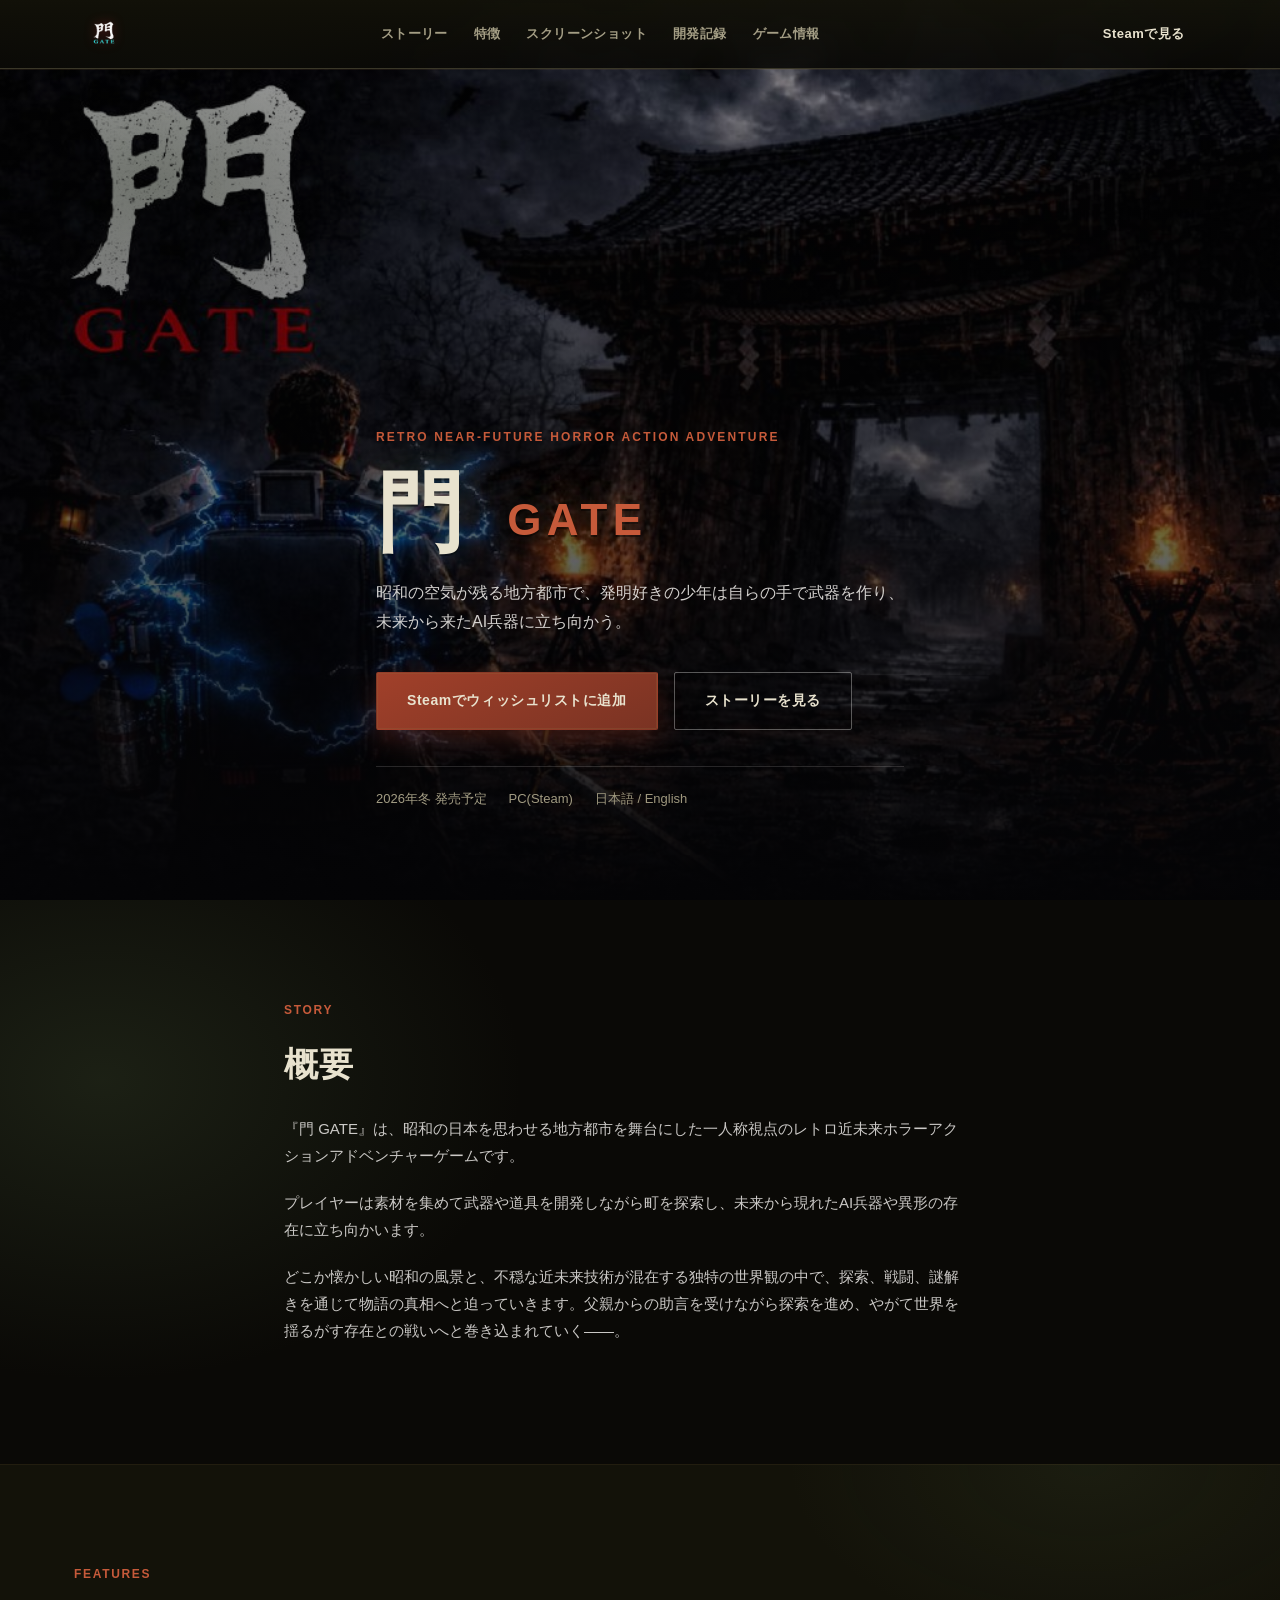
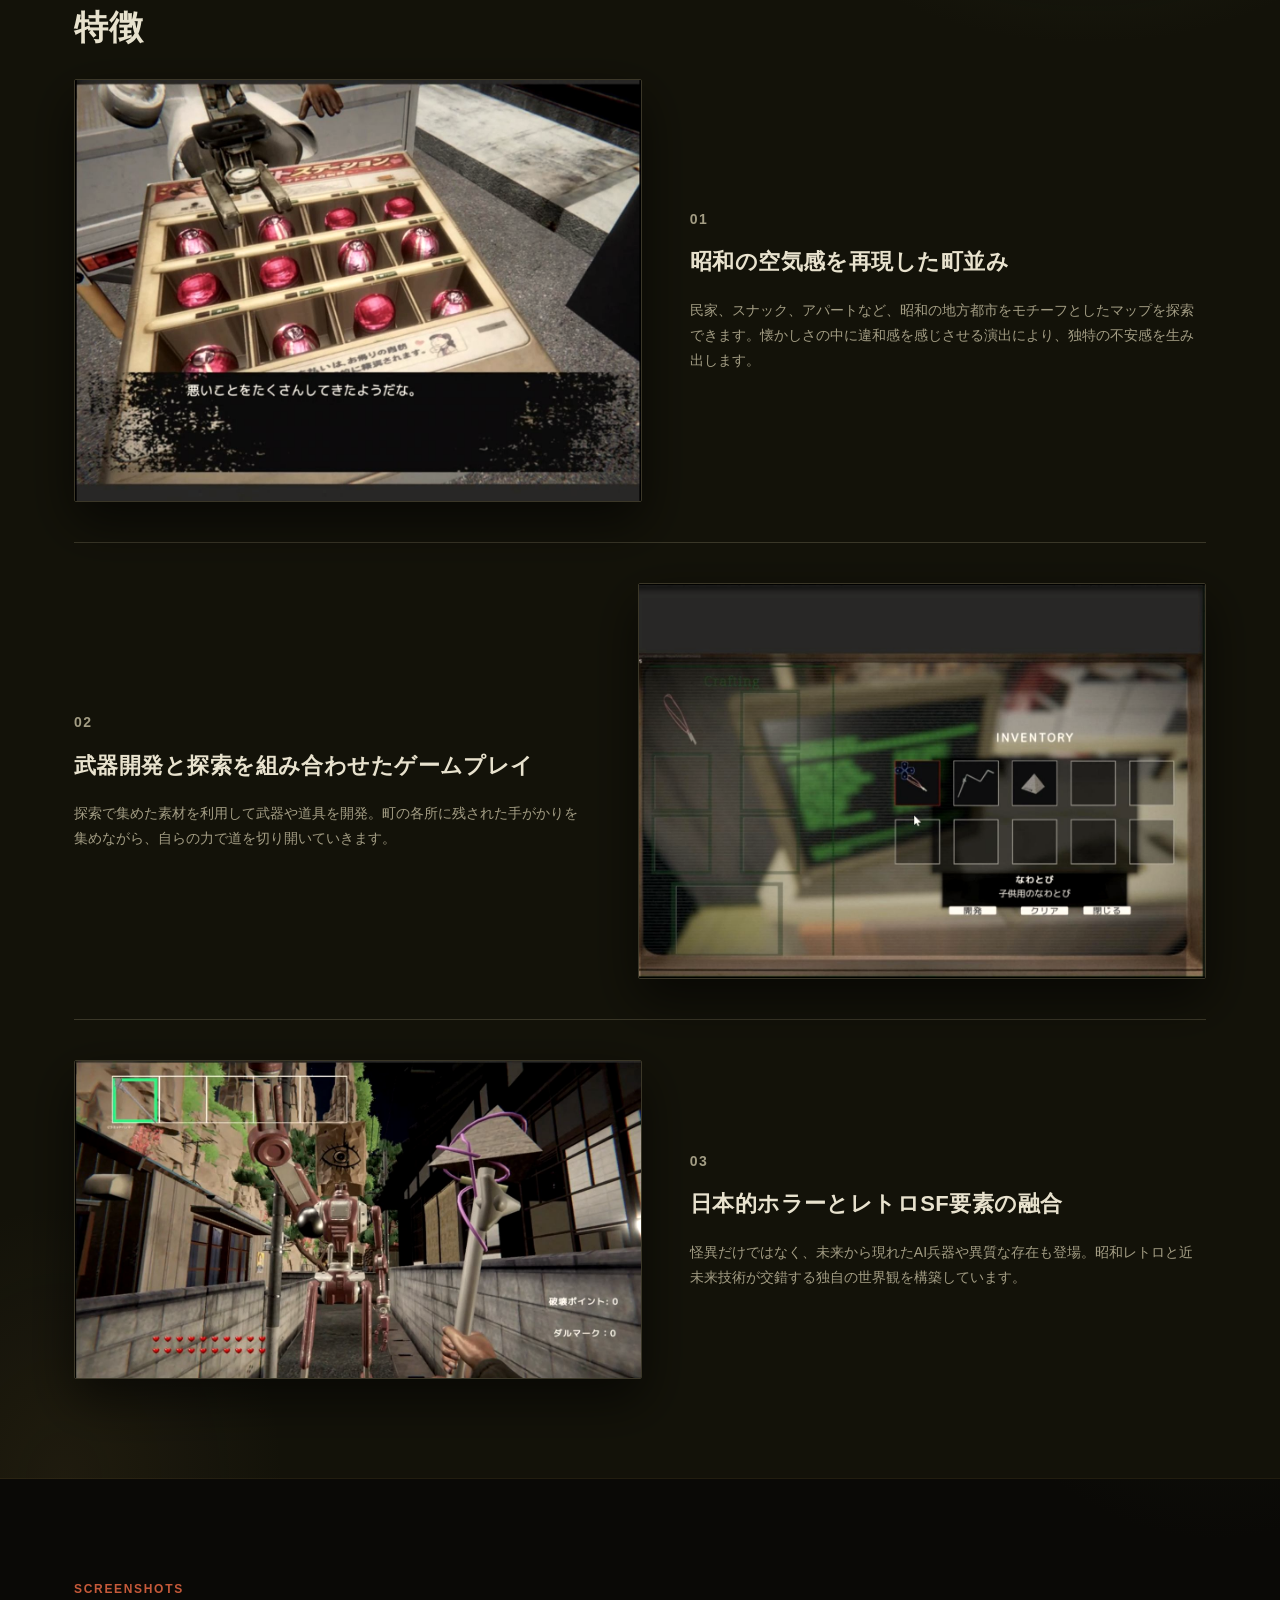
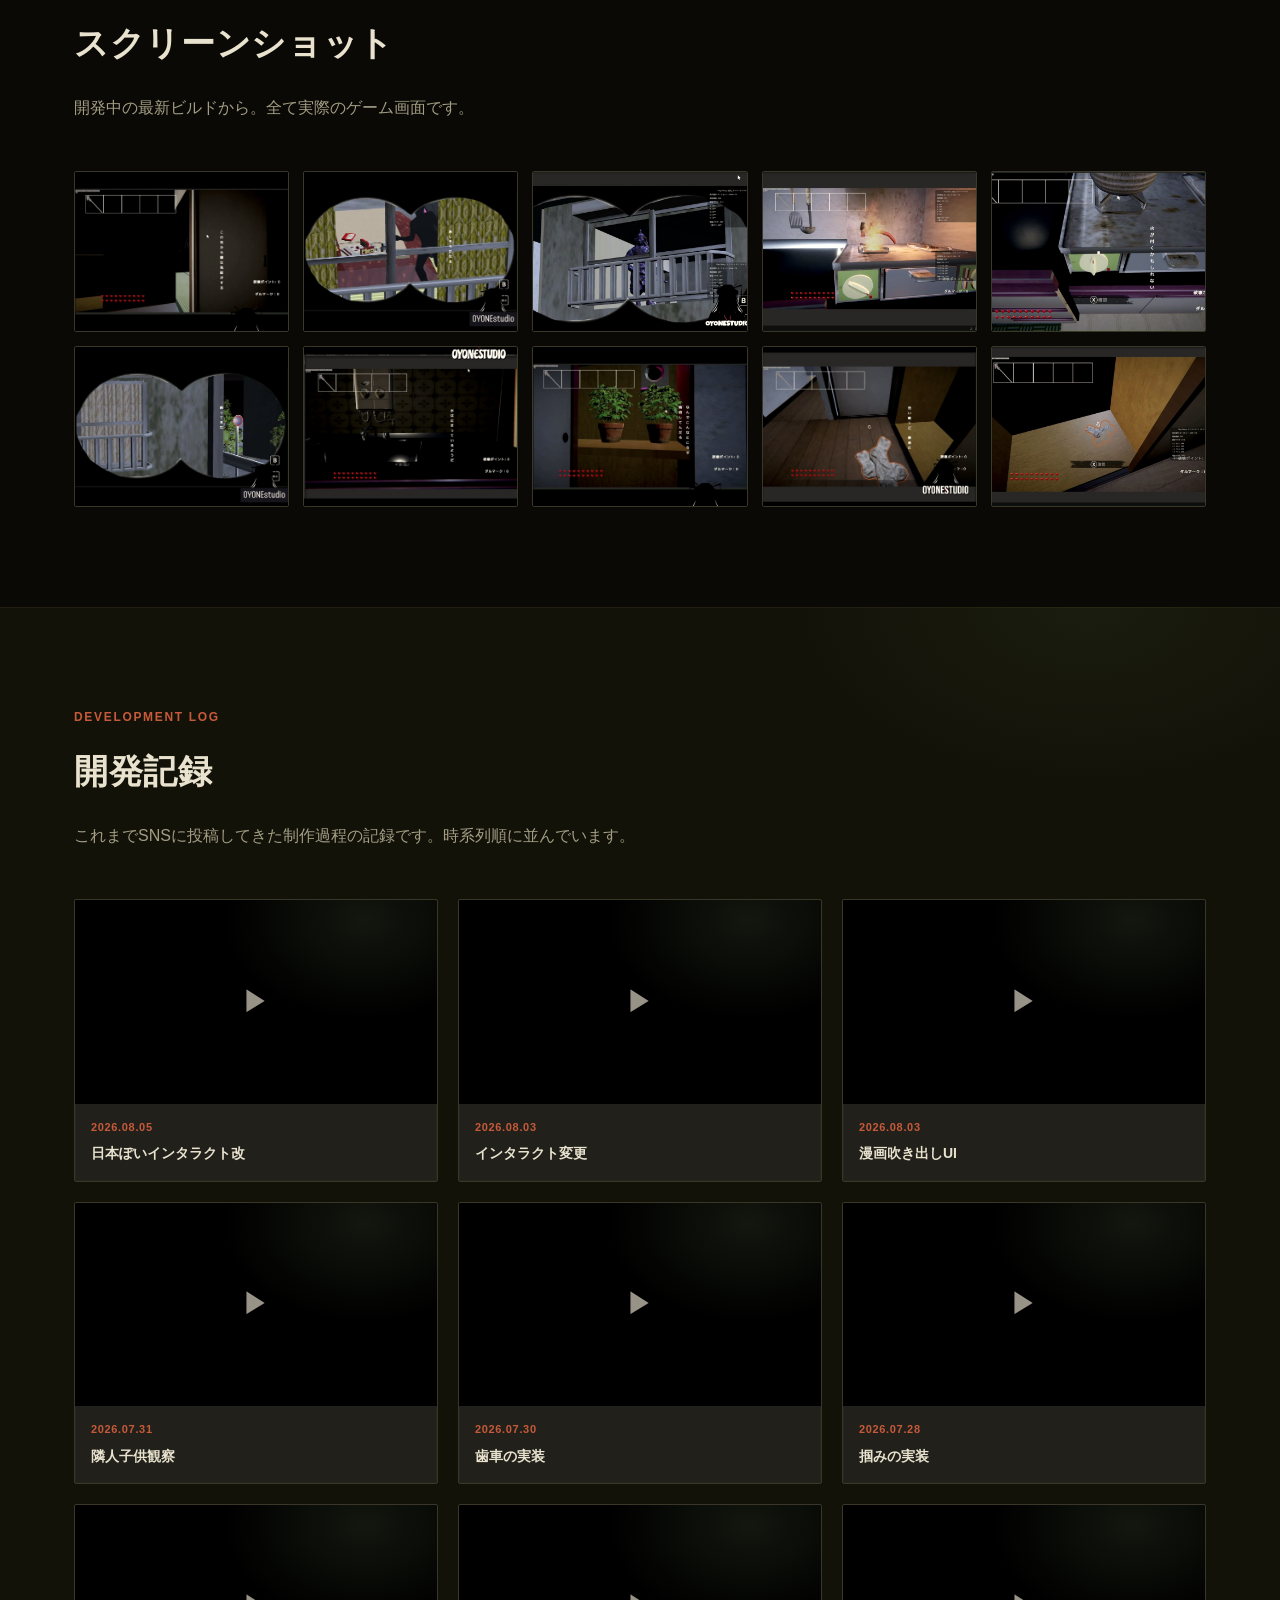
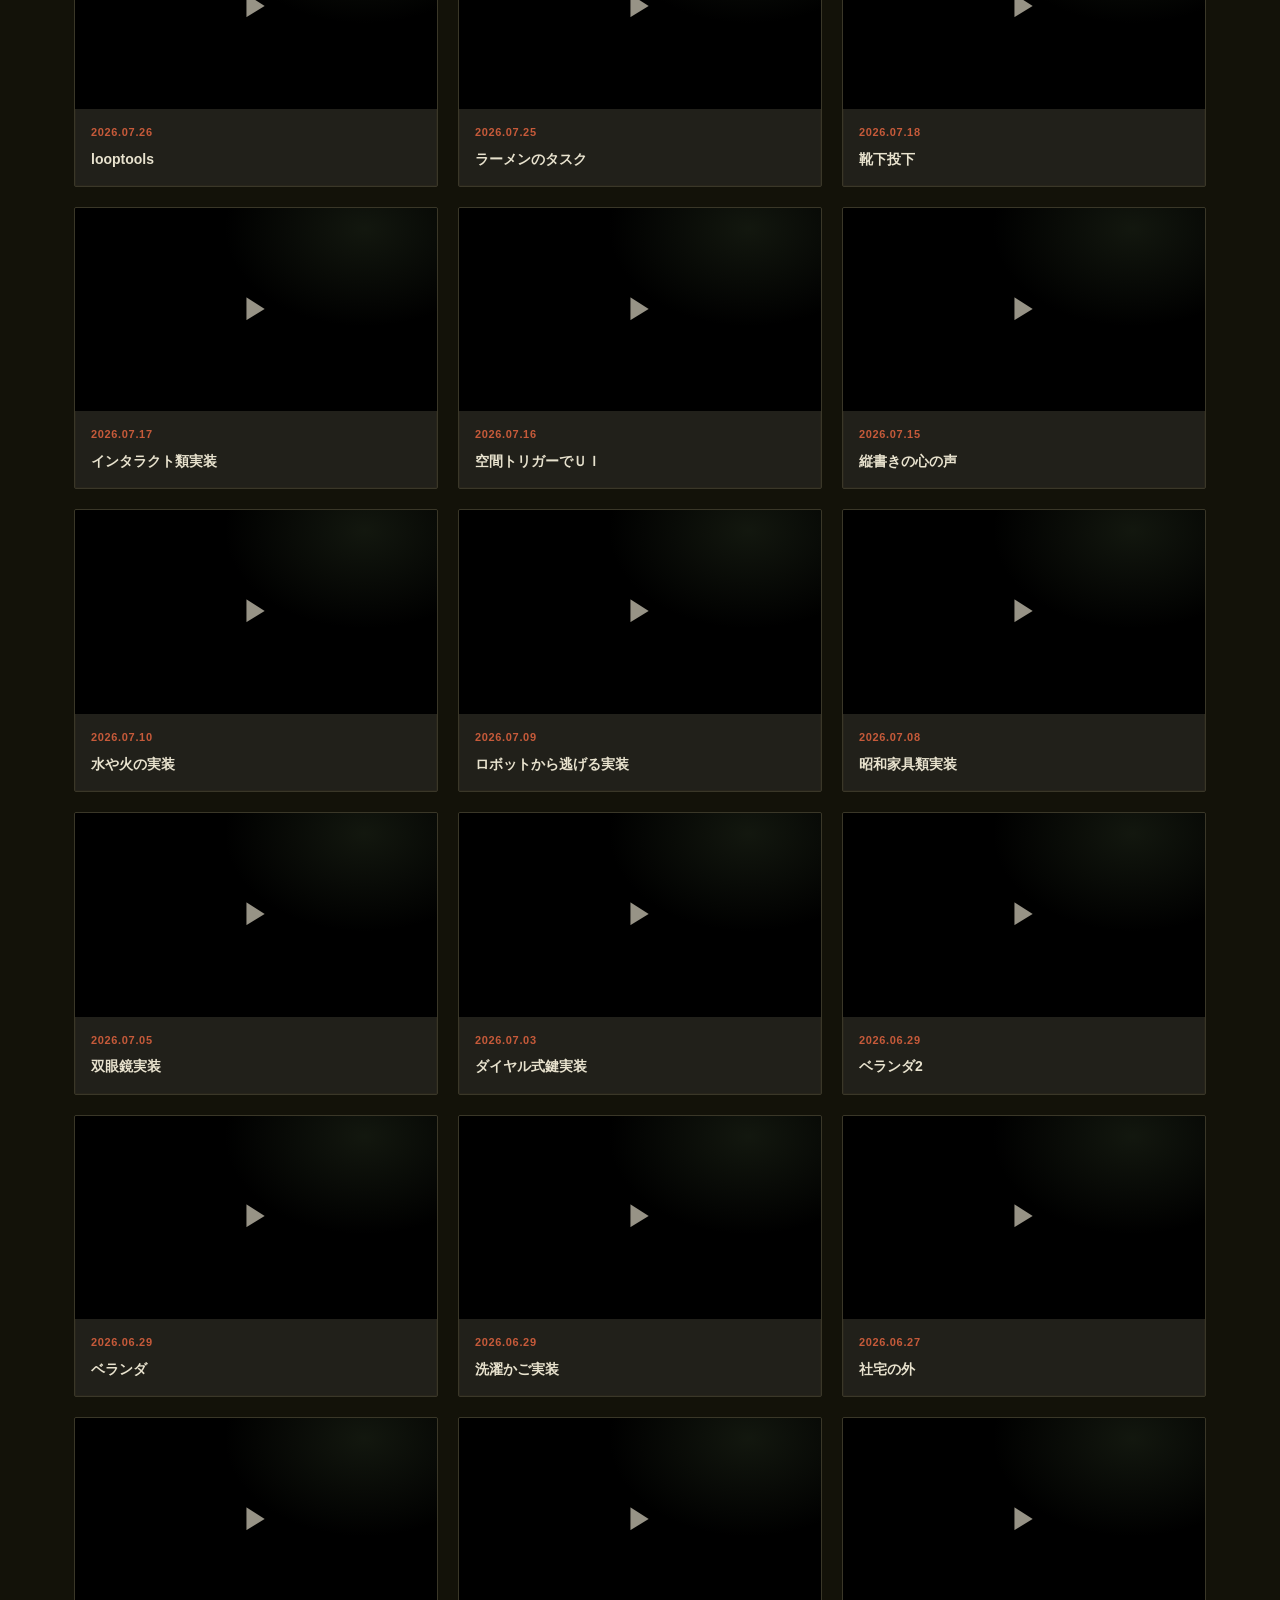
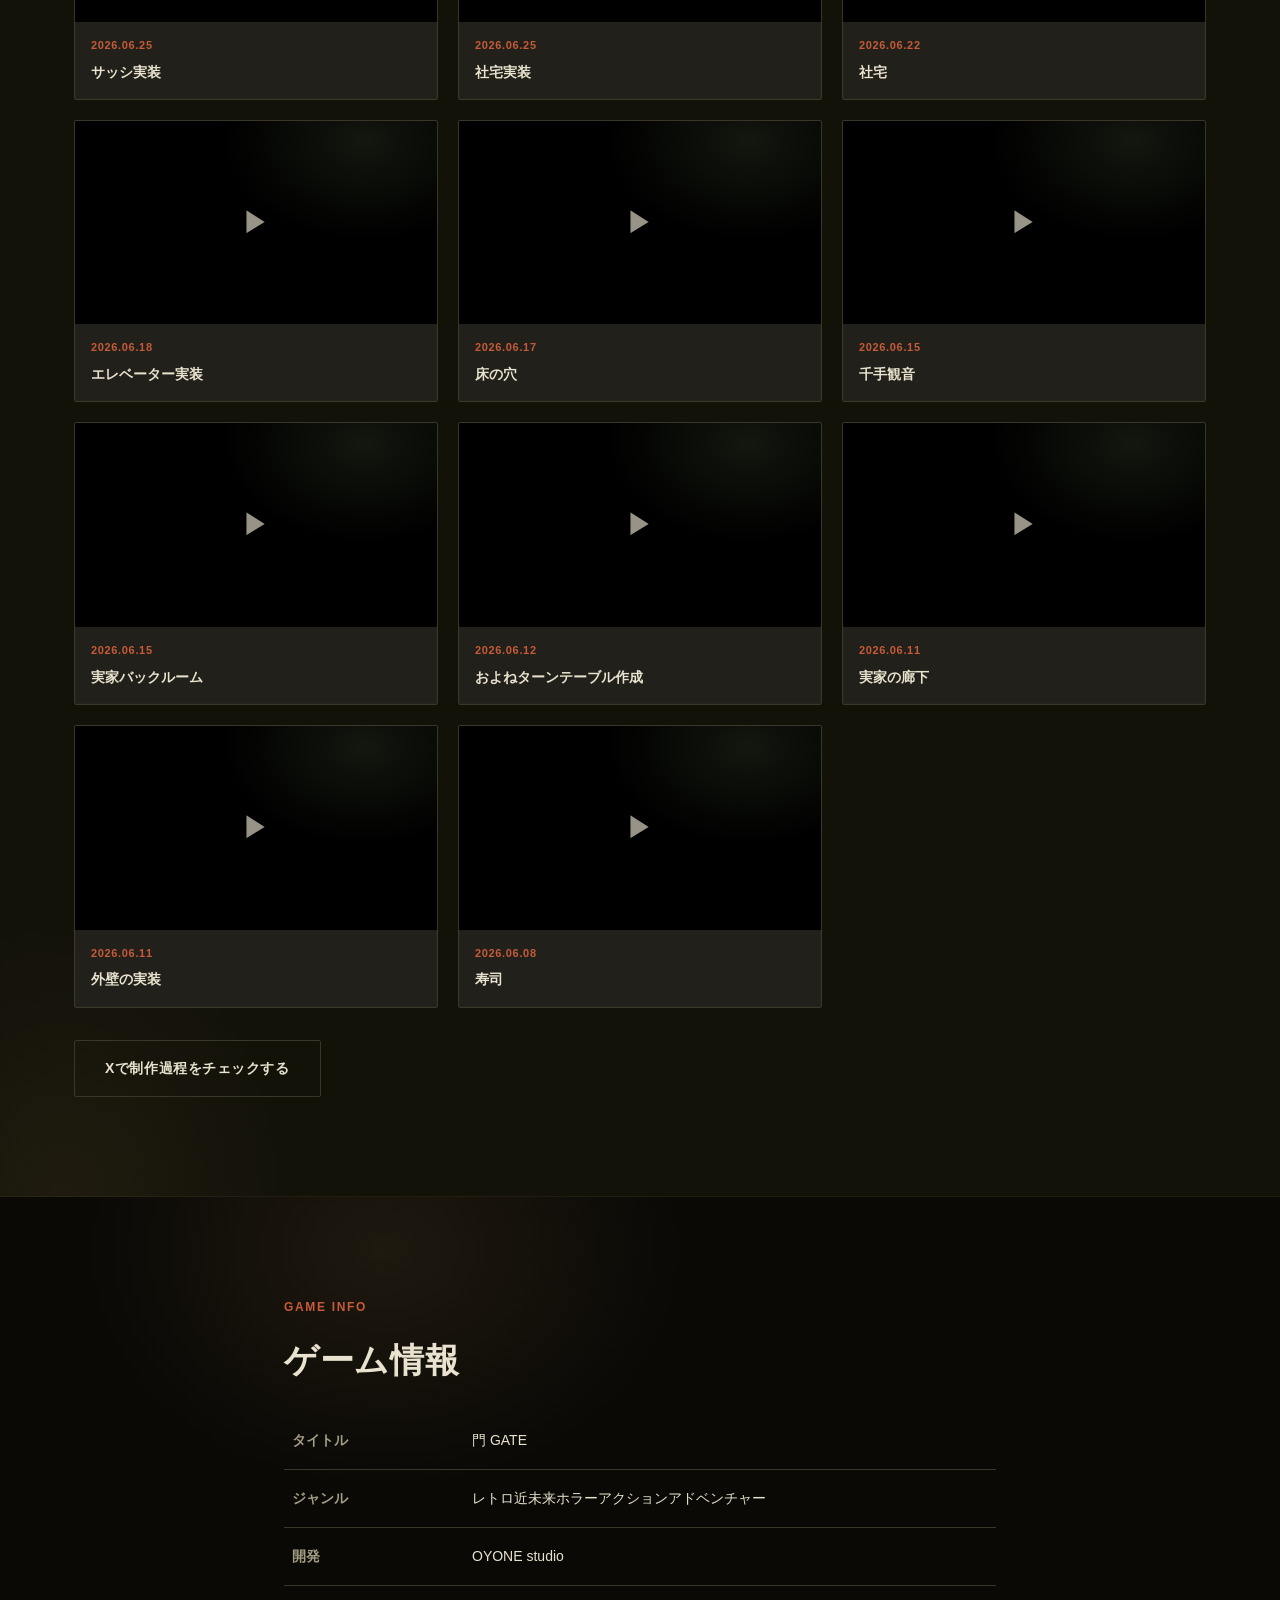
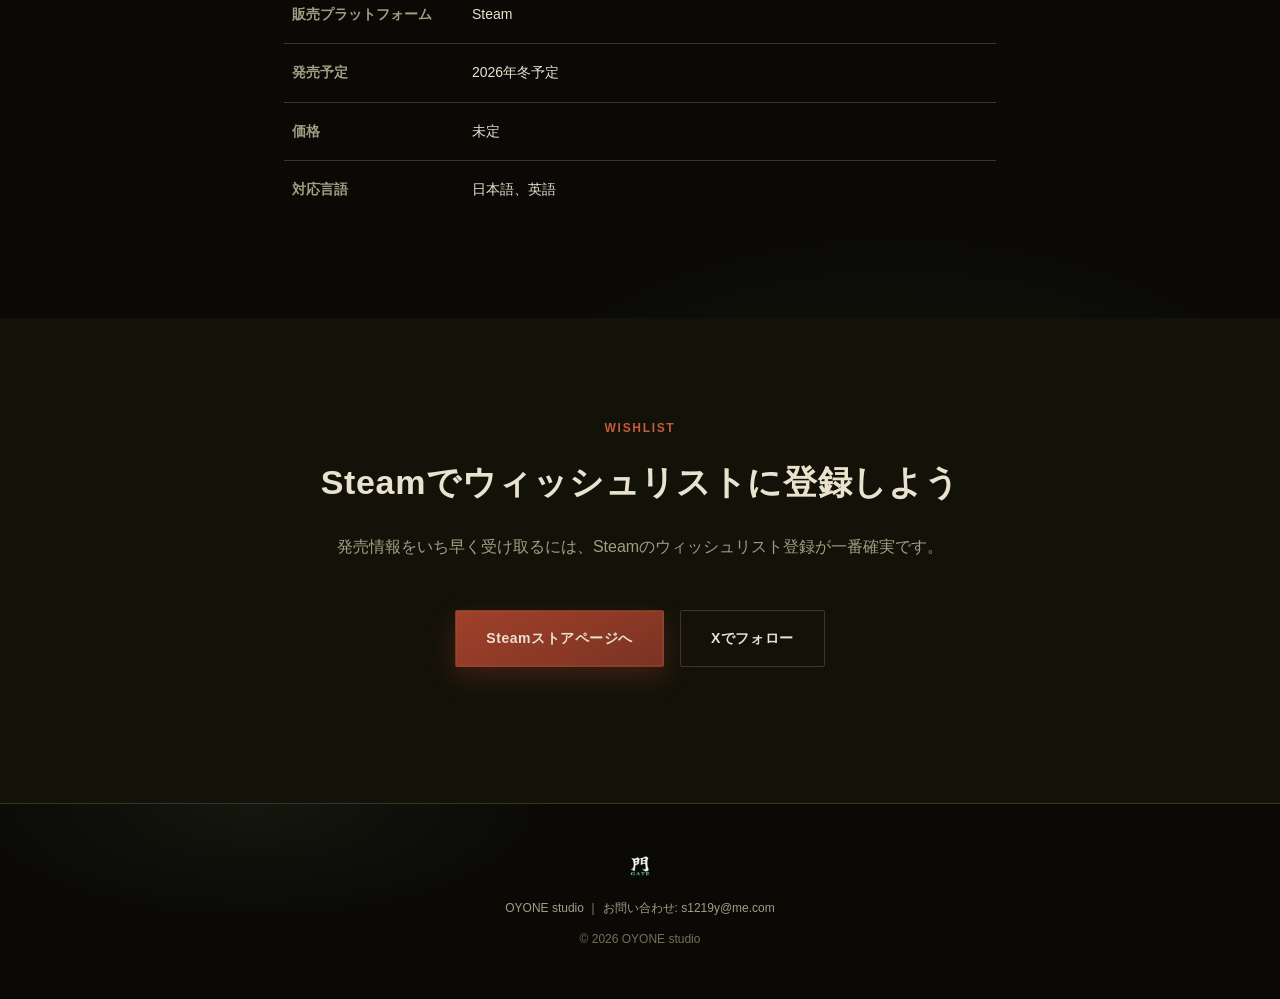
==== index.html @ 2b991590 "seo: meta description/OGP?????" ====
<!DOCTYPE html>
<html lang="ja">
<head>
<meta charset="UTF-8">
<meta name="viewport" content="width=device-width, initial-scale=1.0">
<title>門 GATE | OYONE studio</title>
<meta name="description" content="『門 GATE』は、昭和の雰囲気が漂う地方都市を舞台に、発明好きの少年が自ら開発した武器で未来のAI兵器に挑む、レトロ近未来ホラーアクションアドベンチャーゲーム。PC(Steam)にて2026年冬発売予定。開発:OYONE studio。">
<link rel="canonical" href="https://oyonestudio.github.io/gate-website/">

<meta property="og:type" content="website">
<meta property="og:title" content="門 GATE | OYONE studio">
<meta property="og:description" content="昭和の雰囲気が漂う地方都市を舞台にしたレトロ近未来ホラーアクションアドベンチャー。PC(Steam)にて2026年冬発売予定。">
<meta property="og:url" content="https://oyonestudio.github.io/gate-website/">
<meta property="og:image" content="https://oyonestudio.github.io/gate-website/assets/keyart.jpg">
<meta property="og:locale" content="ja_JP">

<meta name="twitter:card" content="summary_large_image">
<meta name="twitter:title" content="門 GATE | OYONE studio">
<meta name="twitter:description" content="昭和の雰囲気が漂う地方都市を舞台にしたレトロ近未来ホラーアクションアドベンチャー。PC(Steam)にて2026年冬発売予定。">
<meta name="twitter:image" content="https://oyonestudio.github.io/gate-website/assets/keyart.jpg">

<link rel="stylesheet" href="style.css">
</head>
<body>

<header class="header" id="header">
  <div class="container header-inner">
    <a href="#top" class="logo-mark">
      <img src="assets/logo.png" alt="門 GATE ロゴ">
    </a>
    <nav class="nav">
      <a href="#story">ストーリー</a>
      <a href="#features">特徴</a>
      <a href="#screenshots">スクリーンショット</a>
      <a href="#devlog">開発記録</a>
      <a href="#info">ゲーム情報</a>
    </nav>
    <a href="https://store.steampowered.com/app/4718160/_GATE/" target="_blank" rel="noopener" class="btn btn-small header-cta">Steamで見る</a>
    <button class="nav-toggle" id="navToggle" aria-label="メニューを開く">
      <span></span><span></span><span></span>
    </button>
  </div>
</header>

<main>

  <section class="hero" id="top" style="background-image: linear-gradient(180deg, rgba(4,4,6,0.35) 0%, rgba(4,4,6,0.55) 55%, rgba(4,4,6,0.98) 100%), url('assets/keyart.jpg');">
    <div class="hero-inner container">
      <p class="eyebrow">RETRO NEAR-FUTURE HORROR ACTION ADVENTURE</p>
      <h1 class="title-jp">門 <span class="title-en">GATE</span></h1>
      <p class="hero-lead">
        昭和の空気が残る地方都市で、発明好きの少年は自らの手で武器を作り、<br class="br-desktop">
        未来から来たAI兵器に立ち向かう。
      </p>
      <div class="hero-actions">
        <a href="https://store.steampowered.com/app/4718160/_GATE/" target="_blank" rel="noopener" class="btn btn-primary">Steamでウィッシュリストに追加</a>
        <a href="#story" class="btn btn-ghost">ストーリーを見る</a>
      </div>
      <div class="hero-meta">
        <span>2026年冬 発売予定</span>
        <span>PC(Steam)</span>
        <span>日本語 / English</span>
      </div>
    </div>
  </section>

  <section class="section" id="story">
    <div class="container container-narrow">
      <p class="section-eyebrow">STORY</p>
      <h2 class="section-title">概要</h2>
      <p class="story-text">
        『門 GATE』は、昭和の日本を思わせる地方都市を舞台にした一人称視点のレトロ近未来ホラーアクションアドベンチャーゲームです。
      </p>
      <p class="story-text">
        プレイヤーは素材を集めて武器や道具を開発しながら町を探索し、未来から現れたAI兵器や異形の存在に立ち向かいます。
      </p>
      <p class="story-text">
        どこか懐かしい昭和の風景と、不穏な近未来技術が混在する独特の世界観の中で、探索、戦闘、謎解きを通じて物語の真相へと迫っていきます。父親からの助言を受けながら探索を進め、やがて世界を揺るがす存在との戦いへと巻き込まれていく——。
      </p>
    </div>
  </section>

  <section class="section section-alt" id="features">
    <div class="container">
      <p class="section-eyebrow">FEATURES</p>
      <h2 class="section-title">特徴</h2>
      <div class="feature-row">
        <div class="feature-media">
          <img src="assets/screenshot-npc.jpg" alt="昭和レトロな町並みの一場面">
        </div>
        <div class="feature-text">
          <p class="feature-num">01</p>
          <h3>昭和の空気感を再現した町並み</h3>
          <p>民家、スナック、アパートなど、昭和の地方都市をモチーフとしたマップを探索できます。懐かしさの中に違和感を感じさせる演出により、独特の不安感を生み出します。</p>
        </div>
      </div>
      <div class="feature-row feature-row-reverse">
        <div class="feature-media">
          <img src="assets/screenshot-item.jpg" alt="武器・道具の生成画面">
        </div>
        <div class="feature-text">
          <p class="feature-num">02</p>
          <h3>武器開発と探索を組み合わせたゲームプレイ</h3>
          <p>探索で集めた素材を利用して武器や道具を開発。町の各所に残された手がかりを集めながら、自らの力で道を切り開いていきます。</p>
        </div>
      </div>
      <div class="feature-row">
        <div class="feature-media">
          <img src="assets/screenshot-enemy.jpg" alt="AI兵器との戦闘シーン">
        </div>
        <div class="feature-text">
          <p class="feature-num">03</p>
          <h3>日本的ホラーとレトロSF要素の融合</h3>
          <p>怪異だけではなく、未来から現れたAI兵器や異質な存在も登場。昭和レトロと近未来技術が交錯する独自の世界観を構築しています。</p>
        </div>
      </div>
    </div>
  </section>

  <section class="section" id="screenshots">
    <div class="container">
      <p class="section-eyebrow">SCREENSHOTS</p>
      <h2 class="section-title">スクリーンショット</h2>
      <p class="section-lead">開発中の最新ビルドから。全て実際のゲーム画面です。</p>
      <div class="shot-grid shot-grid-wide">
        <img src="assets/recent/hallway.jpg" alt="この先から嫌な気配がする" class="shot" data-full="assets/recent/hallway.jpg">
        <img src="assets/recent/peeping1.jpg" alt="双眼鏡で覗く部屋の中の人影" class="shot" data-full="assets/recent/peeping1.jpg">
        <img src="assets/recent/robot.jpg" alt="路地に現れたAI兵器" class="shot" data-full="assets/recent/robot.jpg">
        <img src="assets/recent/stove.jpg" alt="火のついたコンロ" class="shot" data-full="assets/recent/stove.jpg">
        <img src="assets/recent/kitchen.jpg" alt="キッチンでのタスク" class="shot" data-full="assets/recent/kitchen.jpg">
        <img src="assets/recent/peeping2.jpg" alt="双眼鏡で覗く夜の路地" class="shot" data-full="assets/recent/peeping2.jpg">
        <img src="assets/recent/sink.jpg" alt="水の止まった洗面所" class="shot" data-full="assets/recent/sink.jpg">
        <img src="assets/recent/plants.jpg" alt="怪しい植木鉢" class="shot" data-full="assets/recent/plants.jpg">
        <img src="assets/recent/socks.jpg" alt="汚い靴下だ、最悪だ" class="shot" data-full="assets/recent/socks.jpg">
        <img src="assets/recent/sockui.jpg" alt="アイテムを拾うインタラクト" class="shot" data-full="assets/recent/sockui.jpg">
      </div>
    </div>
  </section>

  <section class="section section-alt" id="devlog">
    <div class="container">
      <p class="section-eyebrow">DEVELOPMENT LOG</p>
      <h2 class="section-title">開発記録</h2>
      <p class="section-lead">これまでSNSに投稿してきた制作過程の記録です。時系列順に並んでいます。</p>
      <div class="devlog-grid" id="devlogGrid"></div>
      <a href="https://x.com/oyonelcad" target="_blank" rel="noopener" class="btn btn-outline" style="margin-top: 32px;">Xで制作過程をチェックする</a>
    </div>
  </section>

  <section class="section" id="info">
    <div class="container container-narrow">
      <p class="section-eyebrow">GAME INFO</p>
      <h2 class="section-title">ゲーム情報</h2>
      <table class="info-table">
        <tr><th>タイトル</th><td>門 GATE</td></tr>
        <tr><th>ジャンル</th><td>レトロ近未来ホラーアクションアドベンチャー</td></tr>
        <tr><th>開発</th><td>OYONE studio</td></tr>
        <tr><th>販売プラットフォーム</th><td>Steam</td></tr>
        <tr><th>発売予定</th><td>2026年冬予定</td></tr>
        <tr><th>価格</th><td>未定</td></tr>
        <tr><th>対応言語</th><td>日本語、英語</td></tr>
      </table>
    </div>
  </section>

  <section class="section cta-section" id="contact">
    <div class="container container-narrow">
      <p class="section-eyebrow">WISHLIST</p>
      <h2 class="section-title">Steamでウィッシュリストに登録しよう</h2>
      <p class="section-lead">発売情報をいち早く受け取るには、Steamのウィッシュリスト登録が一番確実です。</p>
      <div class="hero-actions cta-actions">
        <a href="https://store.steampowered.com/app/4718160/_GATE/" target="_blank" rel="noopener" class="btn btn-primary">Steamストアページへ</a>
        <a href="https://x.com/oyonelcad" target="_blank" rel="noopener" class="btn btn-outline">Xでフォロー</a>
      </div>
    </div>
  </section>

</main>

<footer class="footer">
  <div class="container footer-inner">
    <img src="assets/logo.png" alt="門 GATE ロゴ" class="footer-logo">
    <p class="footer-note">OYONE studio ｜ お問い合わせ: s1219y@me.com</p>
    <p class="footer-copy">&copy; 2026 OYONE studio</p>
  </div>
</footer>

<button class="to-top" id="toTop" aria-label="トップへ戻る">↑</button>

<div class="lightbox" id="lightbox">
  <img src="" alt="" id="lightboxImg">
</div>

<script src="script.js"></script>
</body>
</html>
---- style.css ----
* {
  margin: 0;
  padding: 0;
  box-sizing: border-box;
}

:root {
  --black: #0a0906;
  --near-black: #131209;
  --charcoal: #1c1a10;
  --panel: #21201a;
  --line: #3a3728;
  --red: #a1402a;
  --red-bright: #c65a3a;
  --mold: #4a5c3a;
  --mold-dim: #2f3d26;
  --rust: #8a6d3f;
  --white: #e8e2ce;
  --gray: #a39d84;
  --gray-dim: #766f57;
  --radius: 2px;
  --max-width: 1180px;
  --shadow: 0 20px 50px rgba(0, 0, 0, 0.6);
}

html {
  scroll-behavior: smooth;
}

body {
  font-family: "Hiragino Kaku Gothic ProN", "Yu Gothic", "Segoe UI", sans-serif;
  background:
    radial-gradient(ellipse 700px 500px at 8% 12%, rgba(74, 92, 58, 0.28), transparent 60%),
    radial-gradient(ellipse 600px 800px at 95% 30%, rgba(47, 61, 38, 0.32), transparent 55%),
    radial-gradient(ellipse 500px 400px at 30% 85%, rgba(138, 109, 63, 0.16), transparent 60%),
    radial-gradient(ellipse 900px 600px at 70% 95%, rgba(74, 92, 58, 0.22), transparent 55%),
    var(--black);
  color: var(--white);
  line-height: 1.8;
  -webkit-font-smoothing: antialiased;
  position: relative;
}

body::before {
  content: "";
  position: fixed;
  inset: 0;
  z-index: 1;
  pointer-events: none;
  opacity: 0.5;
  mix-blend-mode: overlay;
  background-image: url("data:image/svg+xml,%3Csvg xmlns='http://www.w3.org/2000/svg' width='180' height='180'%3E%3Cfilter id='n'%3E%3CfeTurbulence type='fractalNoise' baseFrequency='0.85' numOctaves='3' stitchTiles='stitch'/%3E%3C/filter%3E%3Crect width='100%25' height='100%25' filter='url(%23n)' opacity='0.55'/%3E%3C/svg%3E");
}

.header,
main,
.footer,
.to-top,
.lightbox {
  position: relative;
  z-index: 2;
}

img {
  max-width: 100%;
  display: block;
}

a {
  color: inherit;
  text-decoration: none;
}

.container {
  max-width: var(--max-width);
  margin: 0 auto;
  padding: 0 24px;
}

.container-narrow {
  max-width: 760px;
}

/* ===== Buttons ===== */
.btn {
  display: inline-flex;
  align-items: center;
  justify-content: center;
  gap: 8px;
  padding: 15px 30px;
  border-radius: 2px;
  font-weight: 700;
  font-size: 14px;
  letter-spacing: 0.04em;
  border: 1px solid transparent;
  cursor: pointer;
  transition: transform 0.2s ease, box-shadow 0.2s ease, background 0.2s ease, border-color 0.2s ease;
  white-space: nowrap;
}

.btn-primary {
  background: linear-gradient(155deg, var(--red) 0%, #7a3323 100%);
  color: var(--white);
  box-shadow: 0 10px 26px rgba(161, 64, 42, 0.3), inset 0 0 0 1px rgba(138, 109, 63, 0.25);
}

.btn-primary:hover {
  background: linear-gradient(155deg, var(--red-bright) 0%, #8a3d29 100%);
  transform: translateY(-2px);
}

.btn-ghost {
  background: transparent;
  color: var(--white);
  border-color: rgba(244, 242, 239, 0.35);
}

.btn-ghost:hover {
  border-color: var(--white);
  transform: translateY(-2px);
}

.btn-outline {
  background: transparent;
  color: var(--white);
  border-color: var(--line);
}

.btn-outline:hover {
  border-color: var(--red);
  color: var(--red-bright);
}

.btn-small {
  padding: 10px 20px;
  font-size: 13px;
}

/* ===== Header ===== */
.header {
  position: fixed;
  top: 0;
  left: 0;
  right: 0;
  z-index: 100;
  background:
    linear-gradient(180deg, rgba(19, 18, 9, 0.92), rgba(10, 9, 6, 0.88)),
    radial-gradient(ellipse 300px 60px at 15% 100%, rgba(74, 92, 58, 0.35), transparent);
  backdrop-filter: blur(10px);
  border-bottom: 1px solid var(--line);
  box-shadow: 0 1px 0 rgba(138, 109, 63, 0.15);
}

.header-inner {
  display: flex;
  align-items: center;
  justify-content: space-between;
  height: 68px;
}

.logo-mark img {
  height: 34px;
  width: auto;
  filter: invert(1) brightness(1.4) drop-shadow(0 0 6px rgba(200,30,44,0.4));
}

.nav {
  display: flex;
  gap: 26px;
}

.nav a {
  color: var(--gray);
  font-size: 13px;
  font-weight: 600;
  letter-spacing: 0.03em;
  transition: color 0.2s ease;
}

.nav a:hover {
  color: var(--white);
}

.header-cta {
  margin-left: 16px;
}

.nav-toggle {
  display: none;
  flex-direction: column;
  justify-content: center;
  gap: 5px;
  width: 40px;
  height: 40px;
  background: transparent;
  border: none;
  cursor: pointer;
}

.nav-toggle span {
  display: block;
  height: 2px;
  width: 24px;
  background: var(--white);
  margin: 0 auto;
}

/* ===== Hero ===== */
.hero {
  position: relative;
  min-height: 100vh;
  display: flex;
  align-items: flex-end;
  background-size: cover;
  background-position: center;
  padding-bottom: 90px;
}

.hero::after {
  content: "";
  position: absolute;
  inset: 0;
  pointer-events: none;
  background:
    radial-gradient(ellipse 420px 260px at 12% 20%, rgba(74, 92, 58, 0.35), transparent 65%),
    radial-gradient(ellipse 320px 500px at 90% 10%, rgba(47, 61, 38, 0.3), transparent 60%),
    radial-gradient(ellipse 500px 300px at 60% 100%, rgba(138, 109, 63, 0.18), transparent 65%);
  mix-blend-mode: multiply;
}

.hero-inner {
  position: relative;
  max-width: 720px;
}

.eyebrow {
  display: inline-block;
  font-size: 12px;
  font-weight: 700;
  letter-spacing: 0.18em;
  color: var(--red-bright);
  margin-bottom: 20px;
}

.title-jp {
  font-size: clamp(48px, 8vw, 88px);
  font-weight: 900;
  line-height: 1;
  margin-bottom: 22px;
  letter-spacing: 0.05em;
  text-shadow: 0 2px 0 rgba(0,0,0,0.4), 0 0 40px rgba(74, 92, 58, 0.35);
}

.title-en {
  color: var(--red-bright);
  font-size: 0.5em;
  vertical-align: middle;
  letter-spacing: 0.12em;
  margin-left: 10px;
}

.hero-lead {
  font-size: 16px;
  color: rgba(244, 242, 239, 0.85);
  margin-bottom: 36px;
}

.hero-actions {
  display: flex;
  gap: 16px;
  flex-wrap: wrap;
  margin-bottom: 36px;
}

.hero-meta {
  display: flex;
  gap: 22px;
  flex-wrap: wrap;
  font-size: 13px;
  color: var(--gray);
  border-top: 1px solid rgba(244, 242, 239, 0.15);
  padding-top: 20px;
}

/* ===== Sections ===== */
.section {
  padding: 100px 0;
}

.section-alt {
  background:
    radial-gradient(ellipse 500px 300px at 85% 0%, rgba(74, 92, 58, 0.14), transparent 60%),
    radial-gradient(ellipse 400px 500px at 5% 100%, rgba(138, 109, 63, 0.1), transparent 55%),
    var(--near-black);
  box-shadow: inset 0 1px 0 rgba(138, 109, 63, 0.12), inset 0 -1px 0 rgba(138, 109, 63, 0.12);
}

.section-eyebrow {
  color: var(--red-bright);
  font-weight: 800;
  font-size: 12px;
  letter-spacing: 0.14em;
  margin-bottom: 12px;
}

.section-title {
  font-size: clamp(26px, 3.4vw, 34px);
  font-weight: 800;
  margin-bottom: 20px;
  letter-spacing: 0.02em;
}

.section-lead {
  color: var(--gray);
  max-width: 620px;
  margin-bottom: 48px;
}

.story-text {
  color: rgba(244, 242, 239, 0.82);
  font-size: 15px;
  margin-bottom: 20px;
  max-width: 680px;
}

/* ===== Features ===== */
.feature-row {
  display: grid;
  grid-template-columns: 1.1fr 1fr;
  gap: 48px;
  align-items: center;
  padding: 40px 0;
  border-bottom: 1px solid var(--line);
}

.feature-row:first-of-type {
  padding-top: 0;
}

.feature-row:last-of-type {
  border-bottom: none;
  padding-bottom: 0;
}

.feature-row-reverse {
  direction: rtl;
}

.feature-row-reverse > * {
  direction: ltr;
}

.feature-media img {
  border-radius: var(--radius);
  border: 1px solid var(--line);
  box-shadow: var(--shadow), inset 0 0 60px rgba(74, 92, 58, 0.15);
  filter: sepia(0.15) contrast(1.02);
}

.feature-num {
  font-size: 13px;
  font-weight: 800;
  color: var(--red-bright);
  letter-spacing: 0.1em;
  margin-bottom: 10px;
}

.feature-text h3 {
  font-size: 22px;
  margin-bottom: 16px;
  letter-spacing: 0.02em;
}

.feature-text p {
  color: var(--gray);
  font-size: 14px;
}

/* ===== Screenshots ===== */
.shot-grid {
  display: grid;
  grid-template-columns: repeat(3, 1fr);
  gap: 14px;
}

.shot-grid img:first-child {
  grid-column: span 2;
  grid-row: span 2;
}

.shot-grid-wide {
  grid-template-columns: repeat(5, 1fr);
}

.shot-grid-wide img {
  aspect-ratio: 4 / 3;
  object-fit: cover;
}

.shot-grid-wide img:first-child {
  grid-column: auto;
  grid-row: auto;
}

.shot {
  width: 100%;
  height: 100%;
  object-fit: cover;
  border-radius: var(--radius);
  border: 1px solid var(--line);
  cursor: zoom-in;
  transition: opacity 0.2s ease, transform 0.2s ease;
  filter: sepia(0.15) contrast(1.02);
}

.shot:hover {
  opacity: 0.85;
  transform: scale(1.01);
}

.lightbox {
  position: fixed;
  inset: 0;
  background: rgba(0, 0, 0, 0.92);
  display: none;
  align-items: center;
  justify-content: center;
  z-index: 200;
  padding: 40px;
  cursor: zoom-out;
}

.lightbox.open {
  display: flex;
}

.lightbox img {
  max-width: 100%;
  max-height: 100%;
  border-radius: var(--radius);
  box-shadow: 0 20px 60px rgba(0,0,0,0.6);
}

/* ===== Dev log ===== */
.devlog-grid {
  display: grid;
  grid-template-columns: repeat(3, 1fr);
  gap: 20px;
}

.devlog-card {
  background:
    radial-gradient(ellipse 140px 90px at 90% 0%, rgba(74, 92, 58, 0.18), transparent 70%),
    var(--panel);
  border: 1px solid var(--line);
  border-radius: var(--radius);
  overflow: hidden;
  box-shadow: inset 0 0 0 1px rgba(138, 109, 63, 0.06);
}

.devlog-card video,
.devlog-card iframe {
  width: 100%;
  display: block;
  background: #000;
  aspect-ratio: 16 / 9;
  border: none;
}

.devlog-player {
  width: 100%;
  aspect-ratio: 16 / 9;
  background:
    radial-gradient(ellipse 200px 140px at 80% 10%, rgba(74, 92, 58, 0.25), transparent 70%),
    #000;
}

.devlog-player iframe {
  width: 100%;
  height: 100%;
  display: block;
  border: none;
}

.devlog-play {
  width: 100%;
  height: 100%;
  display: flex;
  align-items: center;
  justify-content: center;
  background: transparent;
  border: none;
  color: rgba(232, 226, 206, 0.65);
  font-size: 28px;
  cursor: pointer;
  transition: color 0.2s ease, transform 0.2s ease;
}

.devlog-play:hover {
  color: var(--red-bright);
  transform: scale(1.08);
}

.devlog-meta {
  padding: 14px 16px;
}

.devlog-date {
  font-size: 11px;
  color: var(--red-bright);
  font-weight: 700;
  letter-spacing: 0.06em;
  margin-bottom: 4px;
}

.devlog-title {
  font-size: 14px;
  color: var(--white);
  font-weight: 600;
}

/* ===== Info table ===== */
.info-table {
  width: 100%;
  border-collapse: collapse;
}

.info-table tr {
  border-bottom: 1px solid var(--line);
  border-image: linear-gradient(90deg, var(--line) 60%, rgba(74, 92, 58, 0.4)) 1;
}

.info-table tr:last-child {
  border-bottom: none;
}

.info-table th,
.info-table td {
  text-align: left;
  padding: 16px 8px;
  font-size: 14px;
  font-weight: 400;
}

.info-table th {
  color: var(--gray);
  font-weight: 600;
  width: 180px;
}

.info-table td {
  color: var(--white);
}

/* ===== CTA ===== */
.cta-section {
  background: var(--near-black);
  text-align: center;
}

.cta-section .section-eyebrow,
.cta-section .section-title,
.cta-section .section-lead {
  margin-left: auto;
  margin-right: auto;
}

.cta-actions {
  justify-content: center;
}

/* ===== Footer ===== */
.footer {
  background:
    radial-gradient(ellipse 500px 200px at 20% 0%, rgba(74, 92, 58, 0.16), transparent 60%),
    var(--black);
  border-top: 1px solid var(--line);
  padding: 48px 0;
  text-align: center;
}

.footer-logo {
  height: 30px;
  width: auto;
  margin: 0 auto 16px;
  filter: invert(1) brightness(1.4) sepia(0.3);
}

.footer-note {
  font-size: 12px;
  color: var(--gray);
  margin-bottom: 10px;
}

.footer-copy {
  font-size: 12px;
  color: var(--gray-dim);
}

/* ===== To top ===== */
.to-top {
  position: fixed;
  right: 24px;
  bottom: 24px;
  width: 44px;
  height: 44px;
  border-radius: 50%;
  background: var(--panel);
  border: 1px solid var(--line);
  color: var(--white);
  font-size: 18px;
  cursor: pointer;
  opacity: 0;
  pointer-events: none;
  transform: translateY(10px);
  transition: opacity 0.25s ease, transform 0.25s ease;
  z-index: 90;
}

.to-top.visible {
  opacity: 1;
  pointer-events: auto;
  transform: translateY(0);
}

/* ===== Responsive ===== */
@media (max-width: 900px) {
  .feature-row {
    grid-template-columns: 1fr;
  }
  .feature-row-reverse {
    direction: ltr;
  }
  .devlog-grid {
    grid-template-columns: repeat(2, 1fr);
  }
  .shot-grid-wide {
    grid-template-columns: repeat(3, 1fr);
  }
}

@media (max-width: 720px) {
  .nav,
  .header-cta {
    display: none;
  }
  .nav-toggle {
    display: flex;
  }
  .header.nav-open .nav {
    display: flex;
    flex-direction: column;
    position: absolute;
    top: 68px;
    left: 0;
    right: 0;
    background: var(--near-black);
    padding: 20px 24px;
    gap: 18px;
    border-bottom: 1px solid var(--line);
  }
  .header.nav-open .header-cta {
    display: inline-flex;
    position: absolute;
    top: 300px;
    left: 24px;
  }
  .hero {
    padding-bottom: 60px;
  }
  .shot-grid {
    grid-template-columns: 1fr 1fr;
  }
  .shot-grid img:first-child {
    grid-column: span 2;
  }
  .shot-grid-wide {
    grid-template-columns: repeat(2, 1fr);
  }
  .shot-grid-wide img:first-child {
    grid-column: auto;
  }
  .devlog-grid {
    grid-template-columns: 1fr;
  }
  .section {
    padding: 72px 0;
  }
}
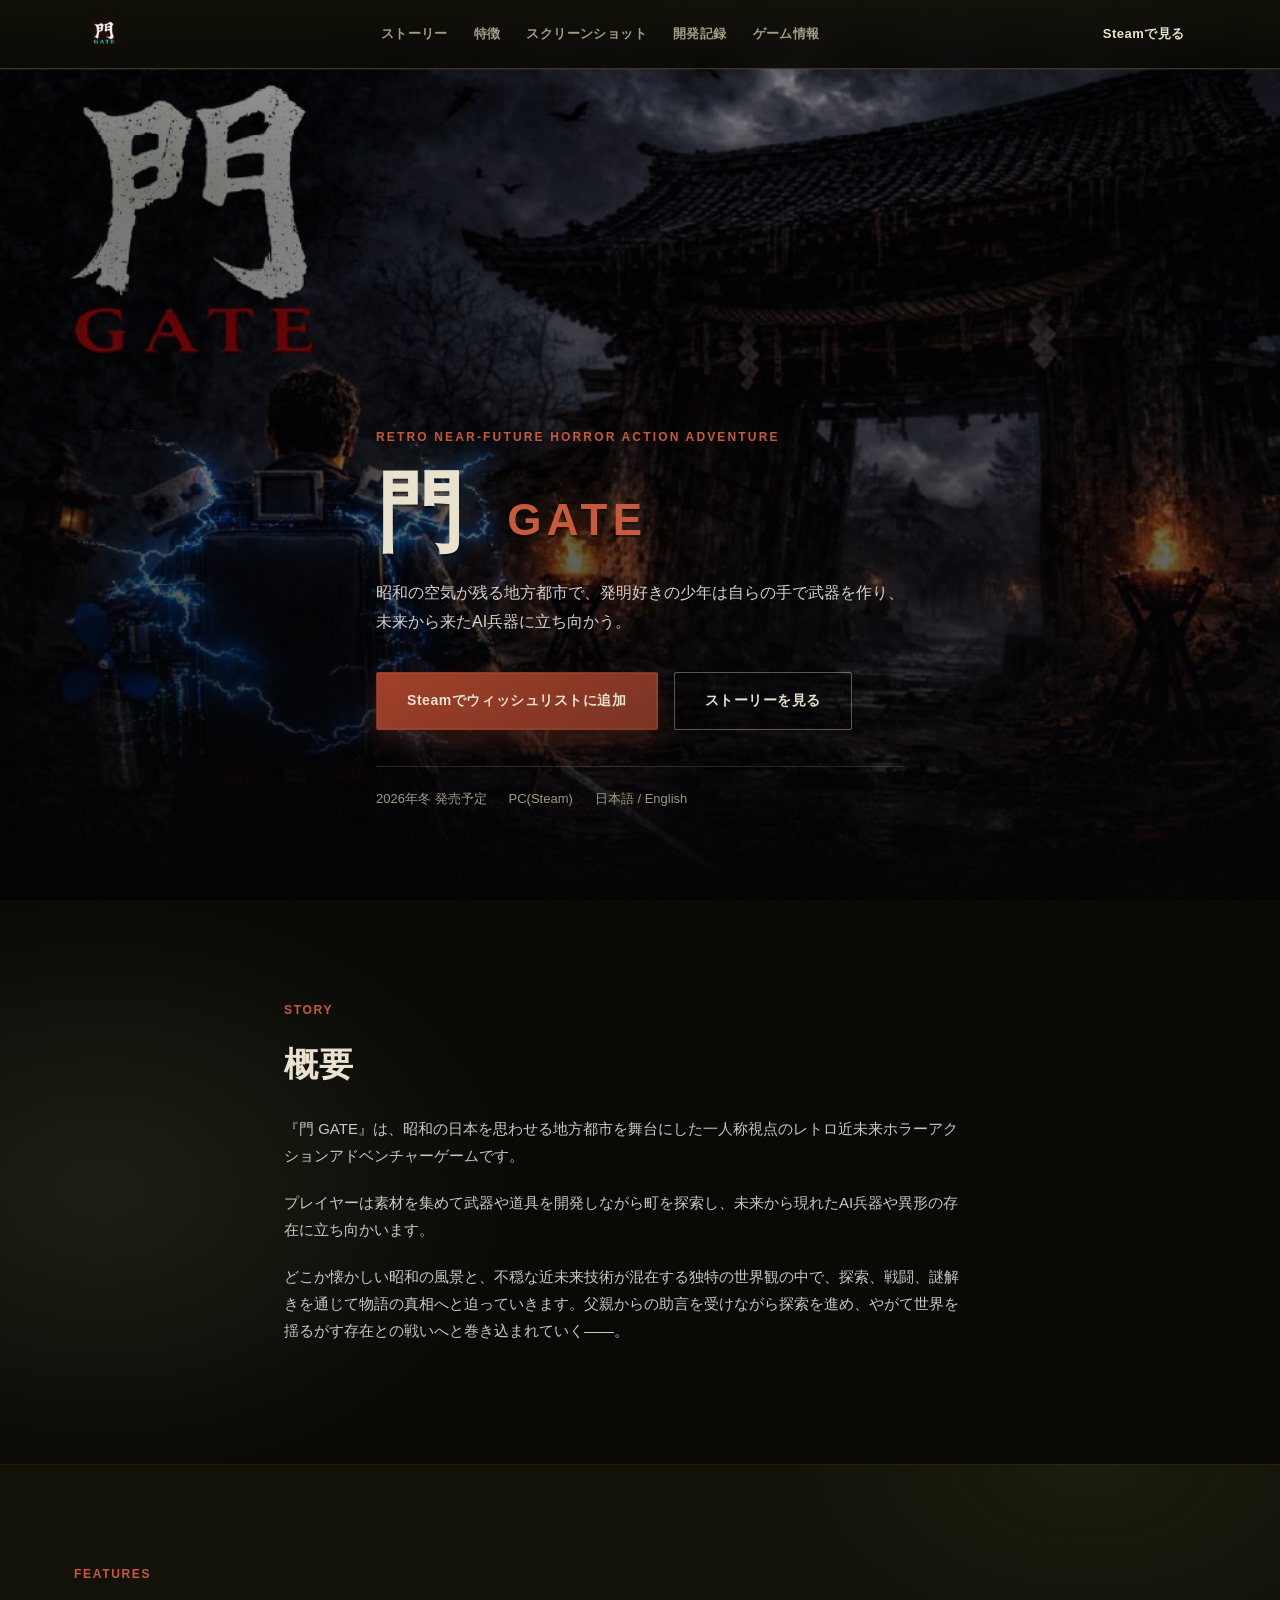
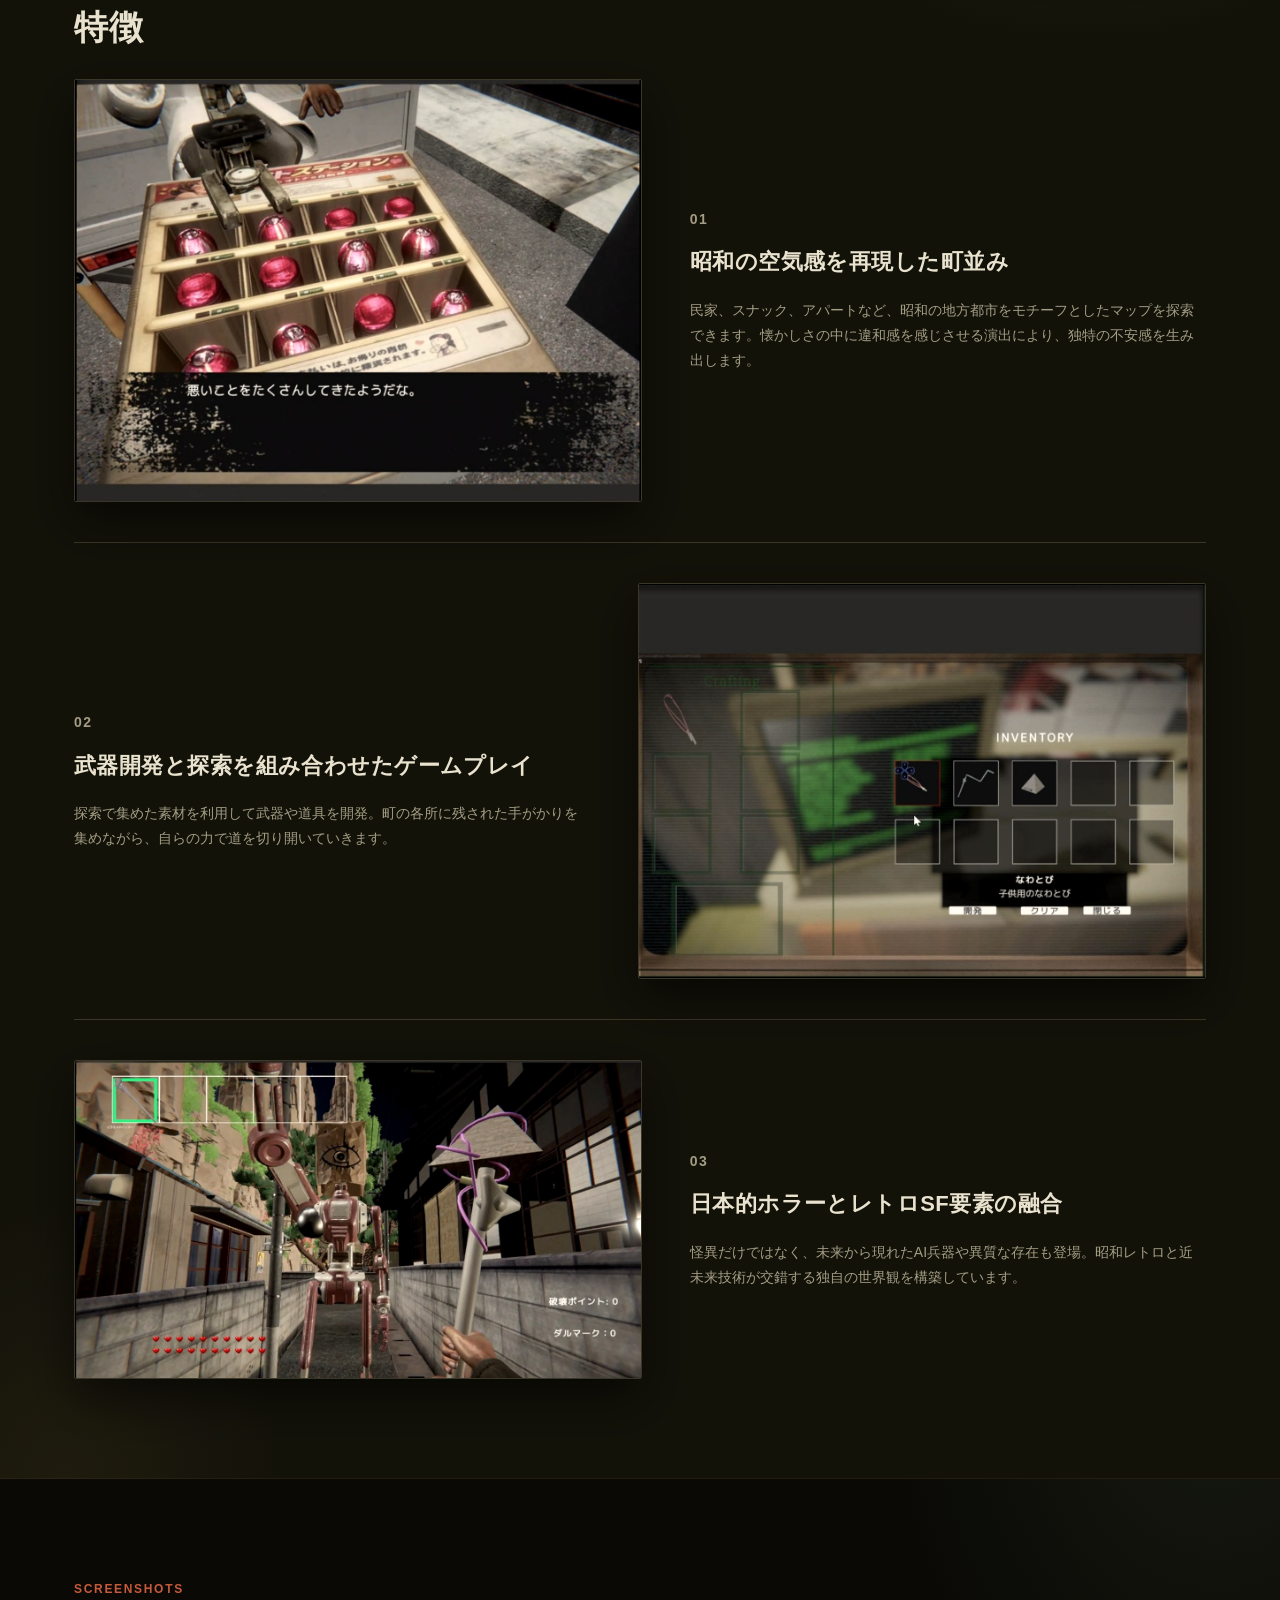
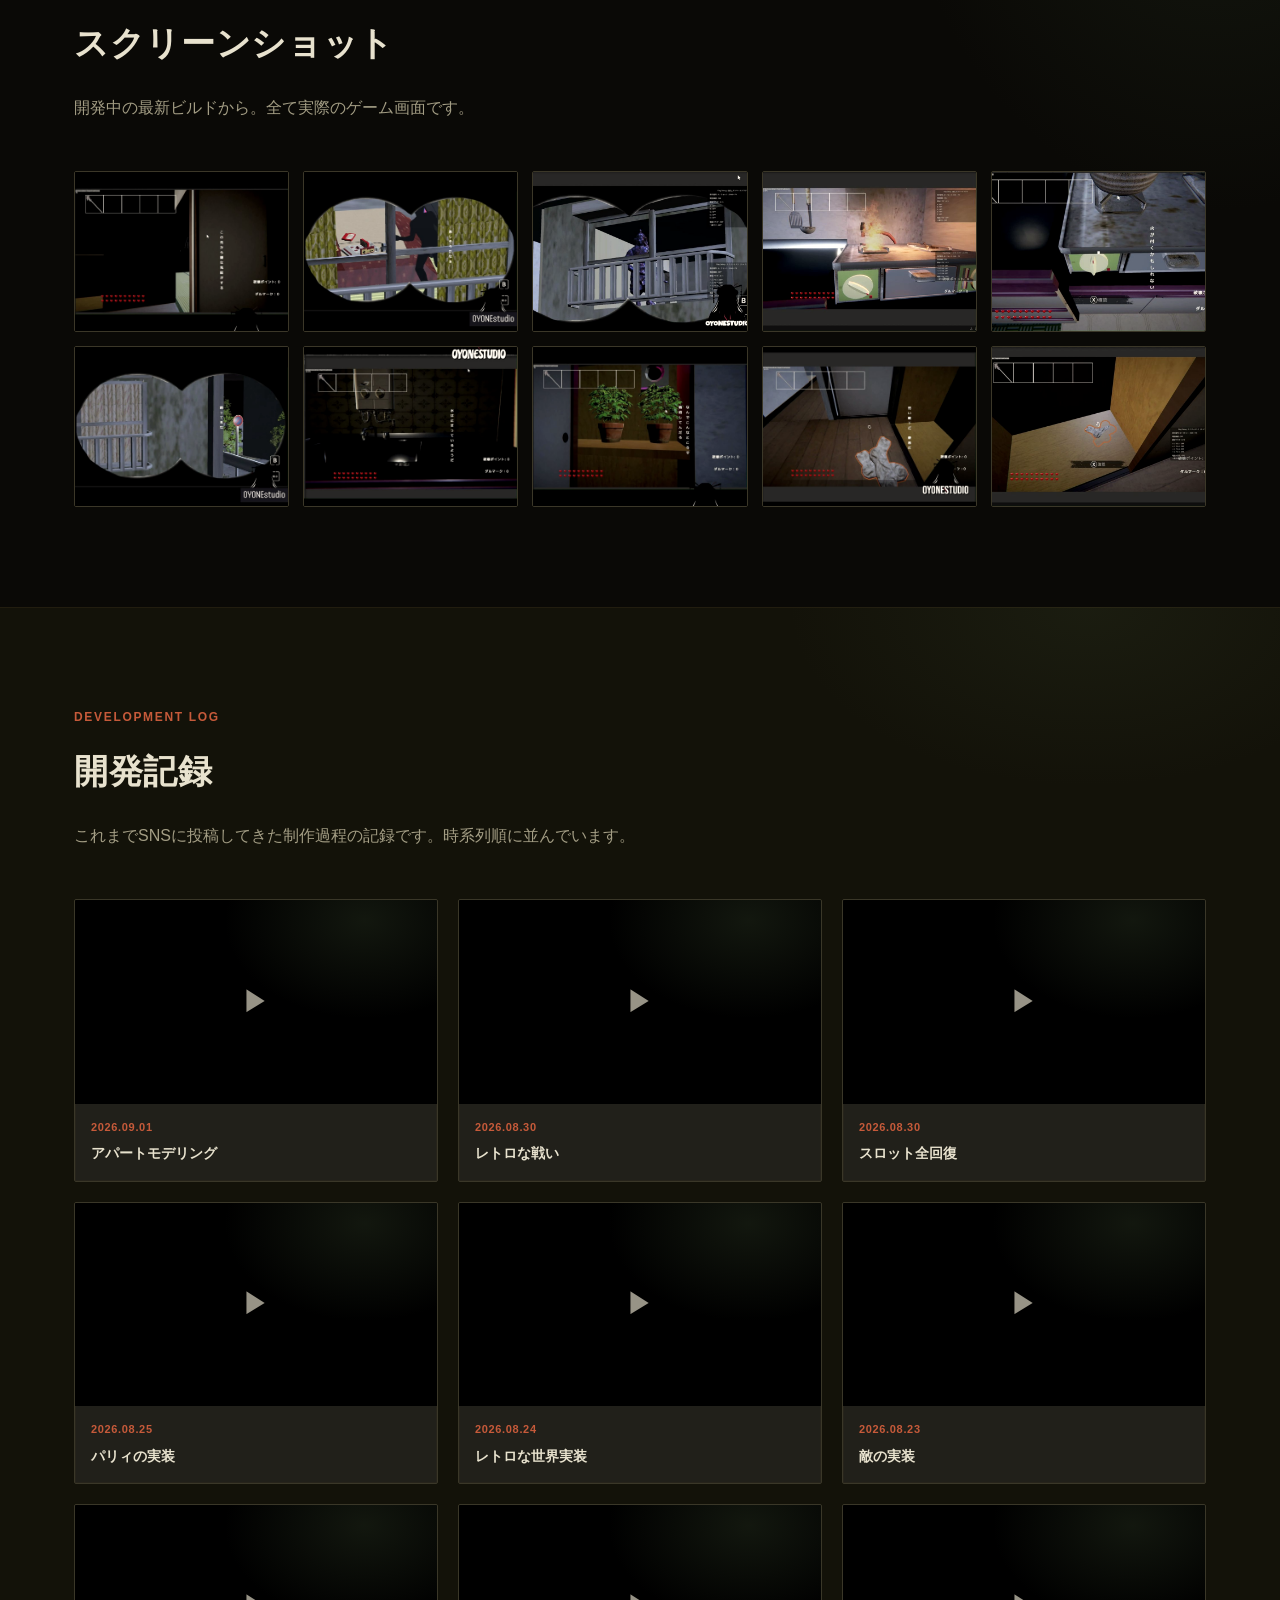
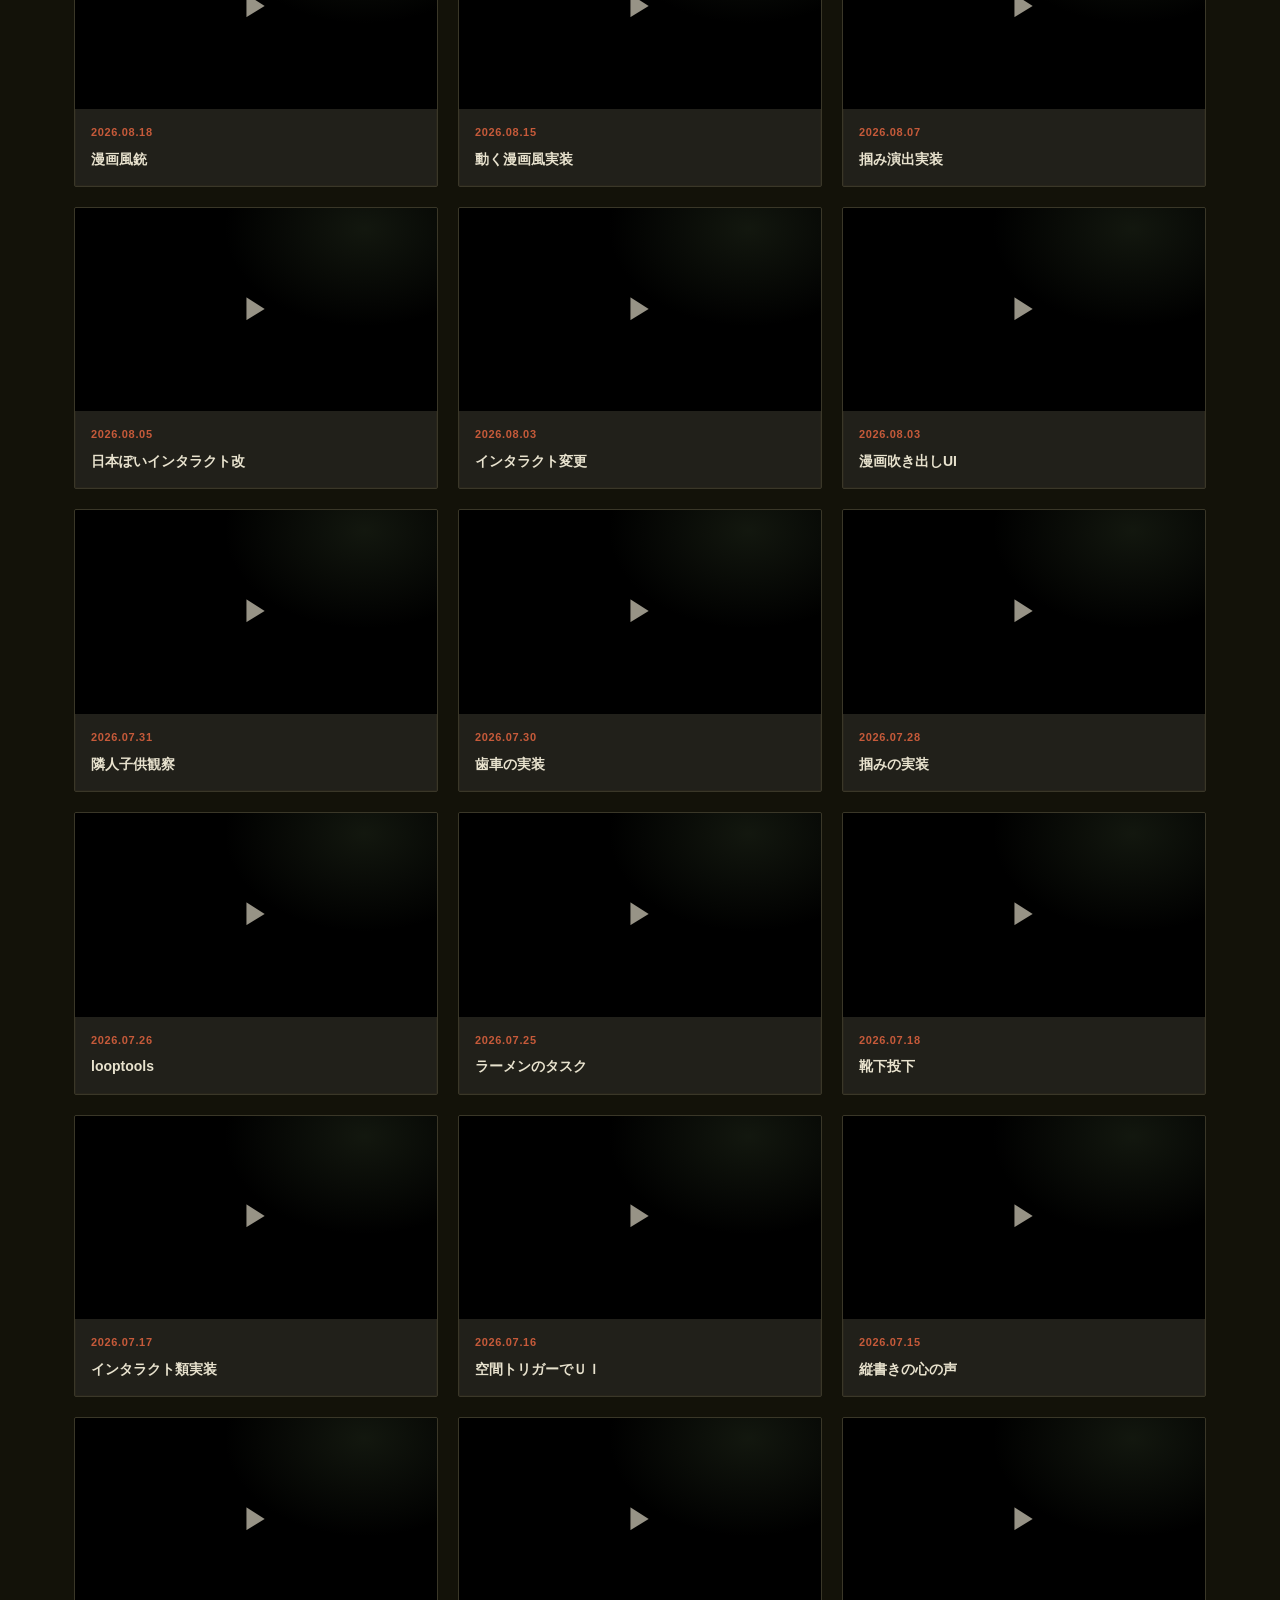
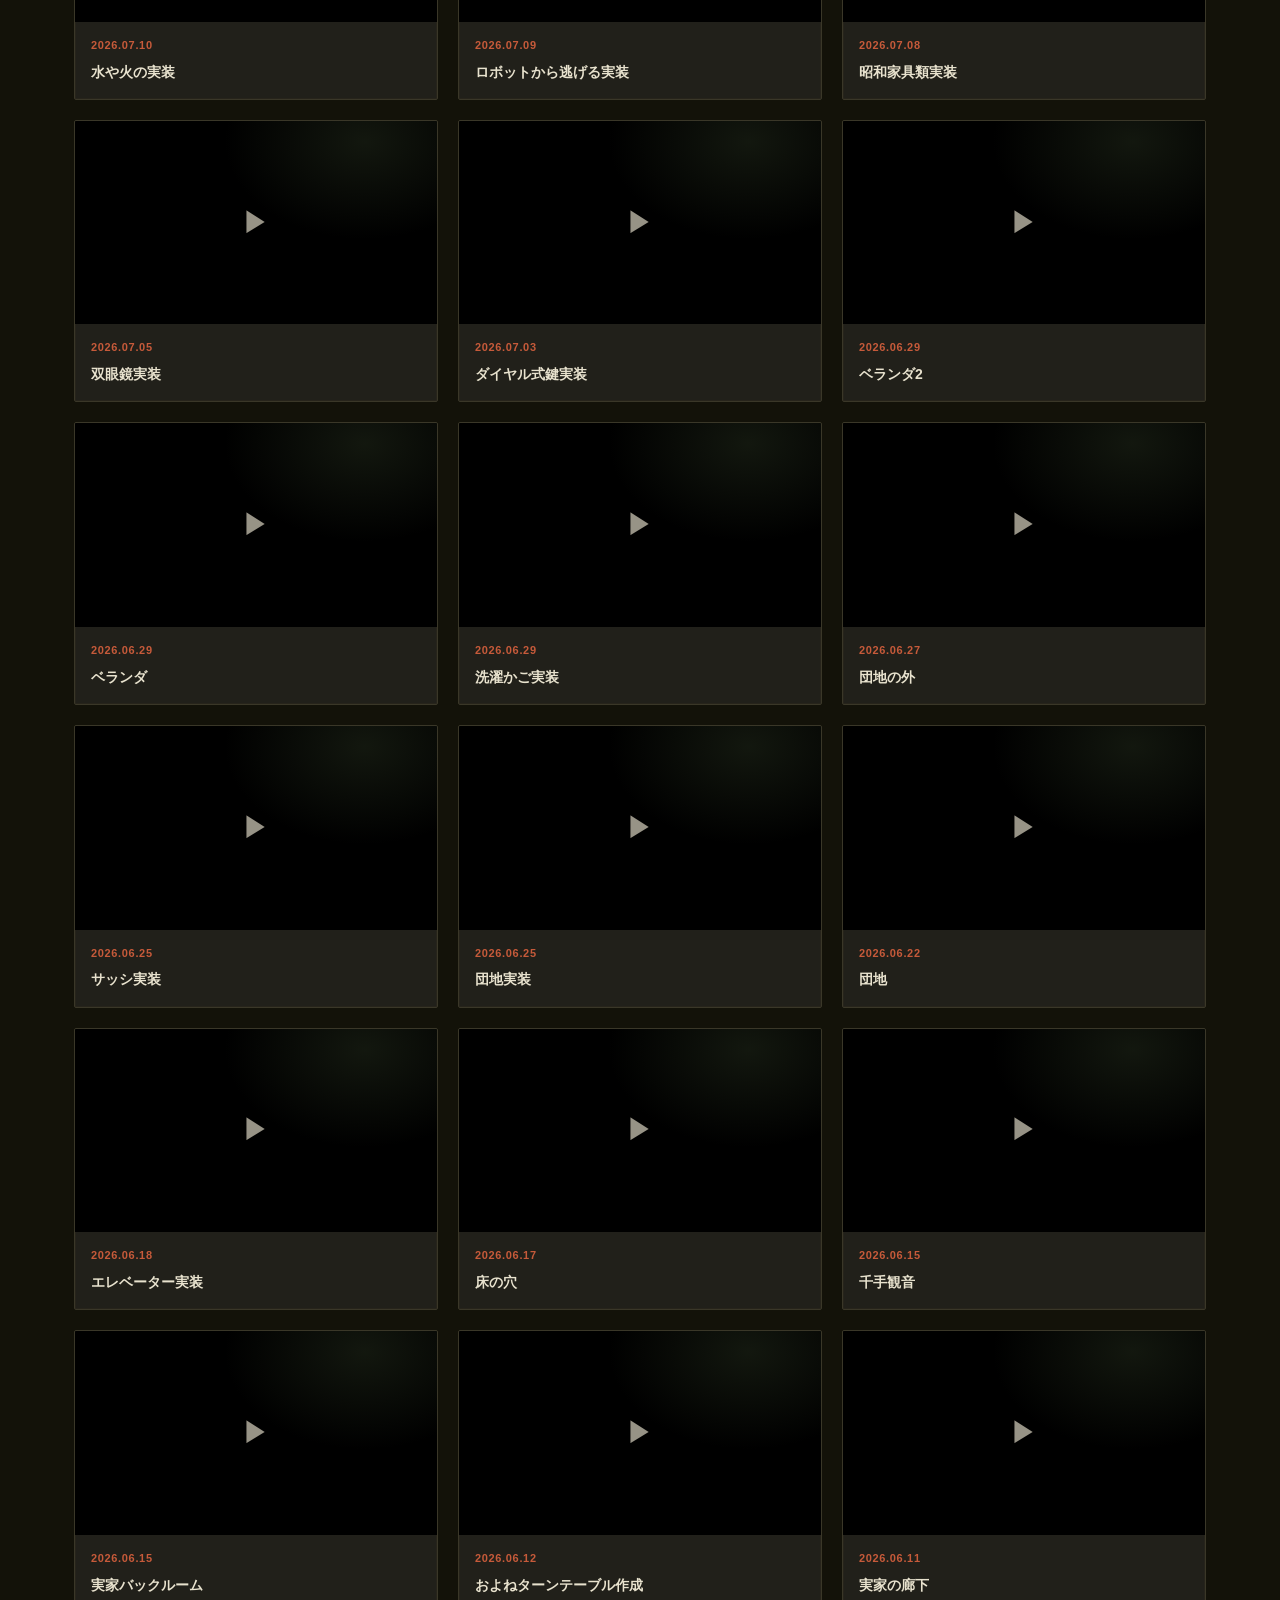
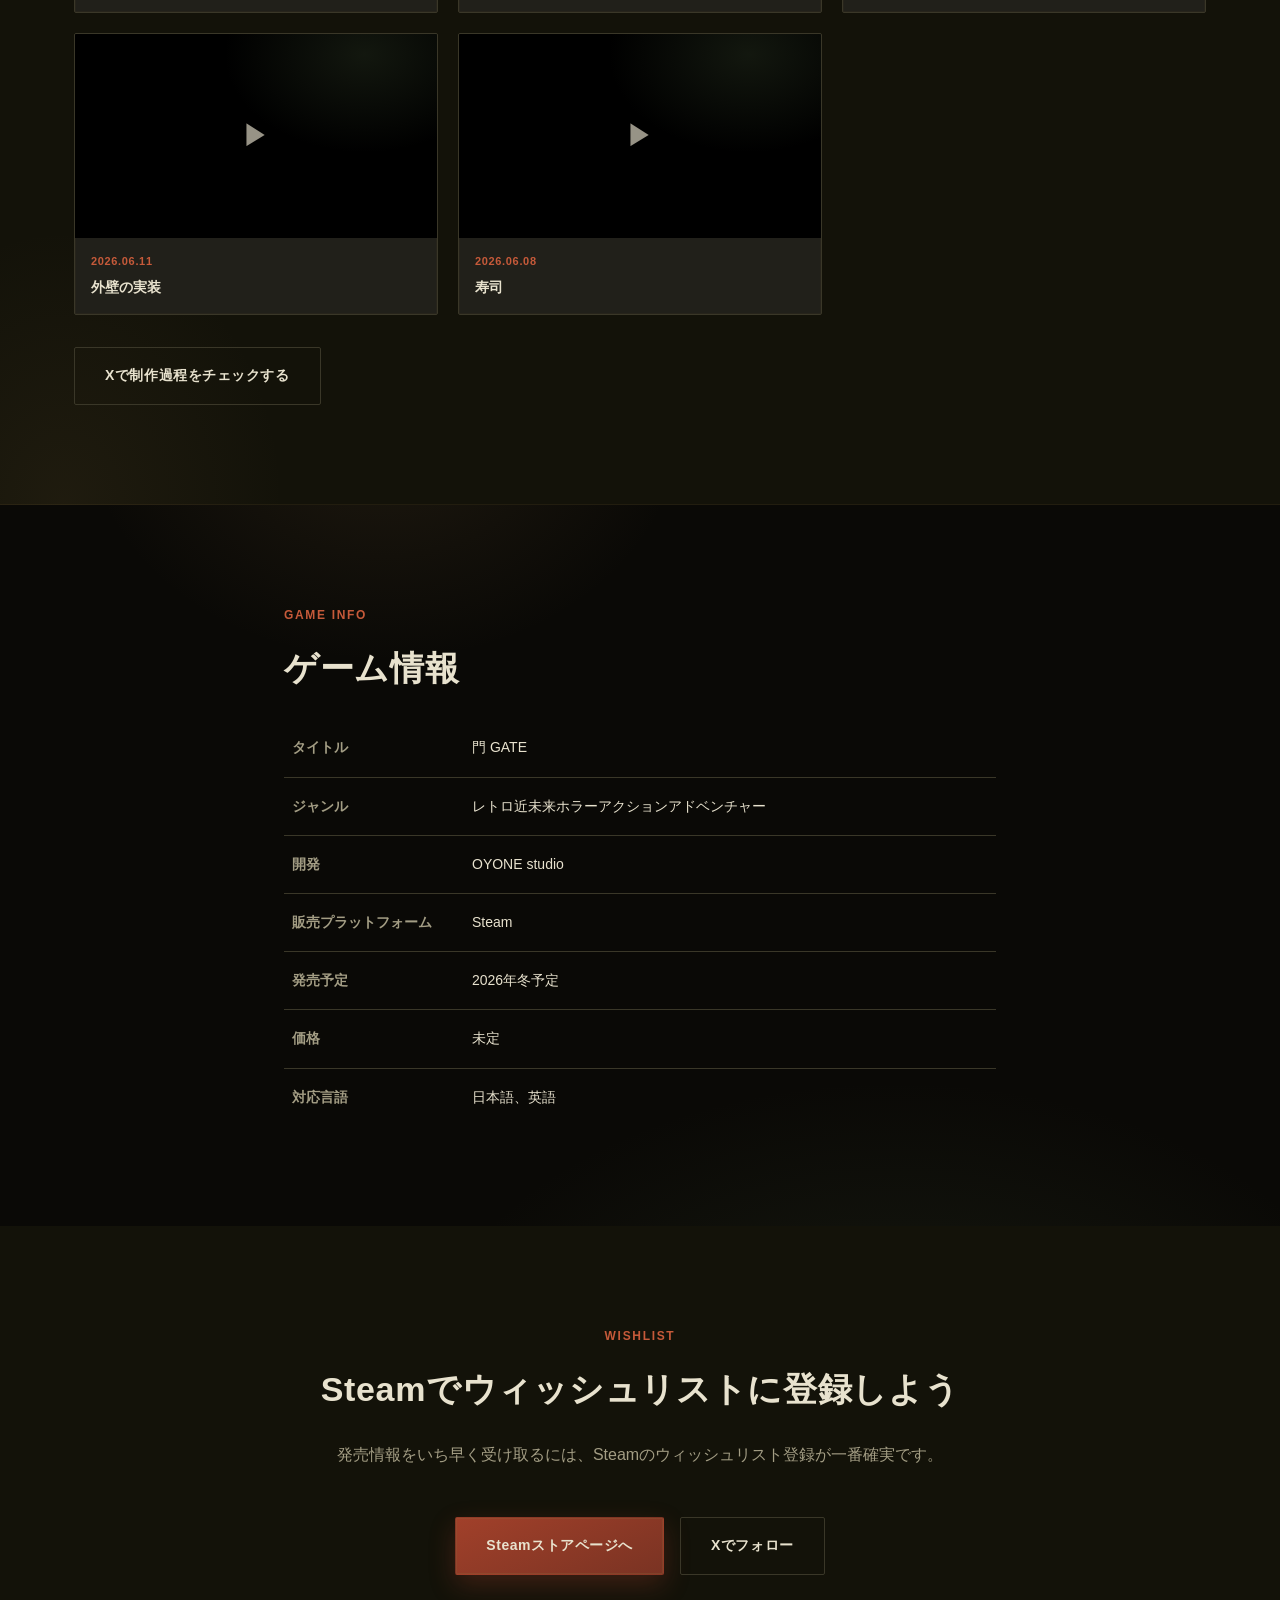
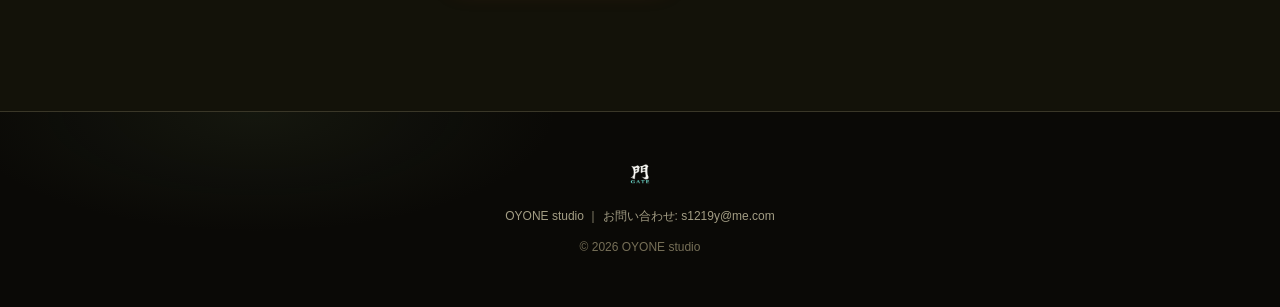
==== commit 4e247893: "design: ????/CRT??/?????????????" ====
--- a/index.html
+++ b/index.html
@@ -19,6 +19,9 @@
 <meta name="twitter:description" content="昭和の雰囲気が漂う地方都市を舞台にしたレトロ近未来ホラーアクションアドベンチャー。PC(Steam)にて2026年冬発売予定。">
 <meta name="twitter:image" content="https://oyonestudio.github.io/gate-website/assets/keyart.jpg">
 
+<link rel="preconnect" href="https://fonts.googleapis.com">
+<link rel="preconnect" href="https://fonts.gstatic.com" crossorigin>
+<link href="https://fonts.googleapis.com/css2?family=Shippori+Antique+B1&family=DotGothic16&display=swap" rel="stylesheet">
 <link rel="stylesheet" href="style.css">
 </head>
 <body>
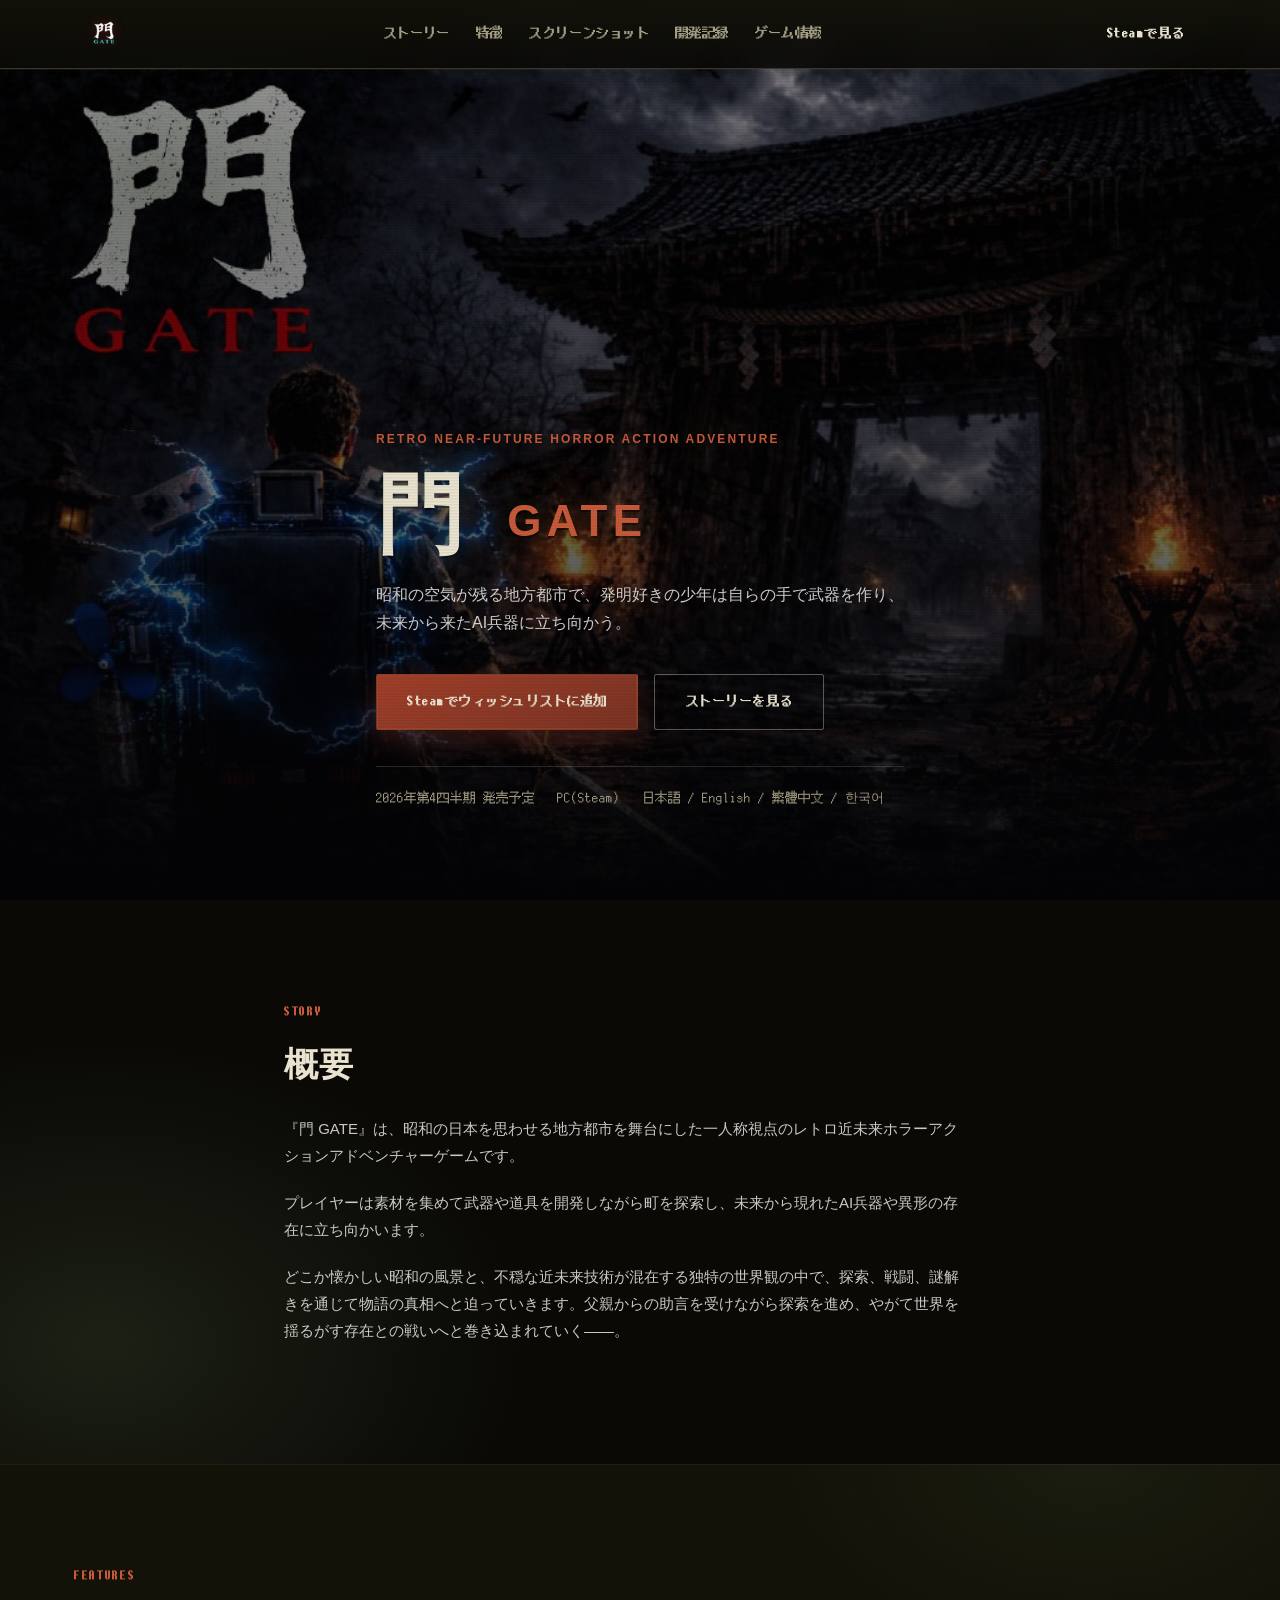
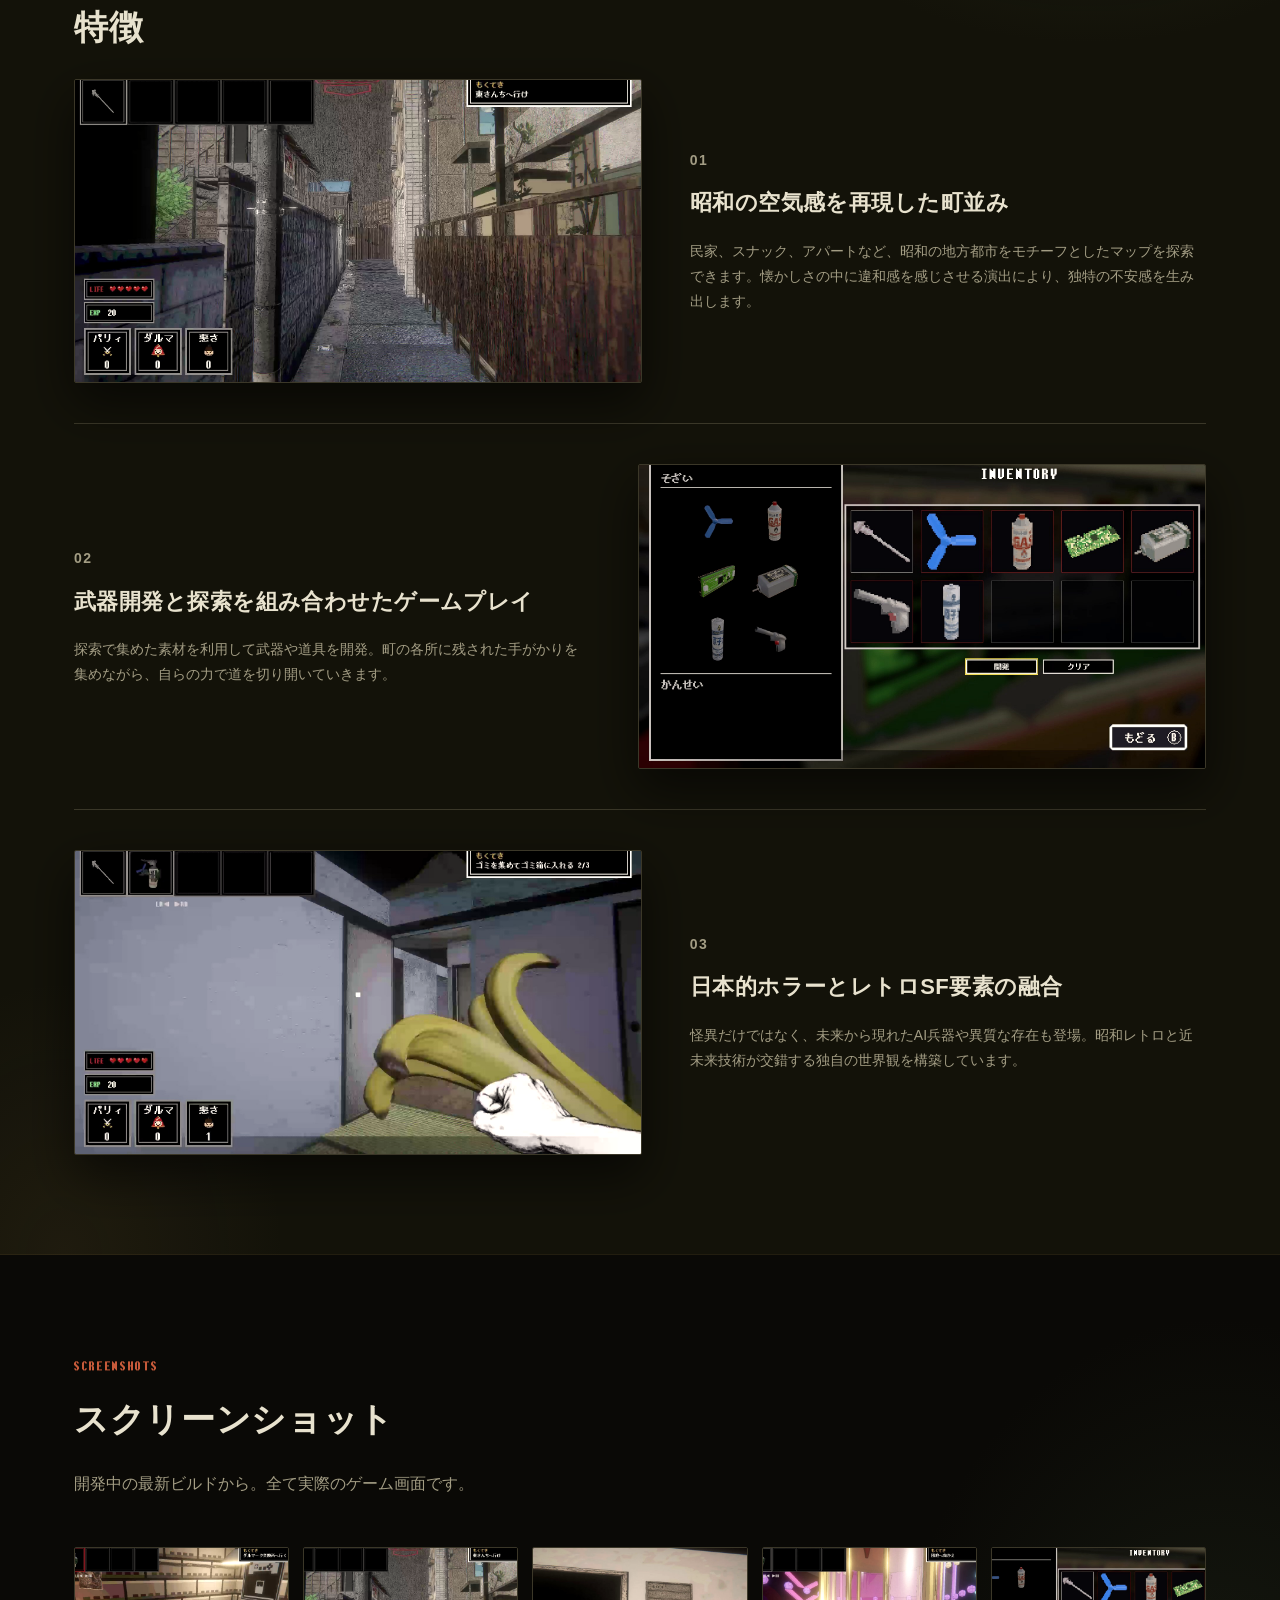
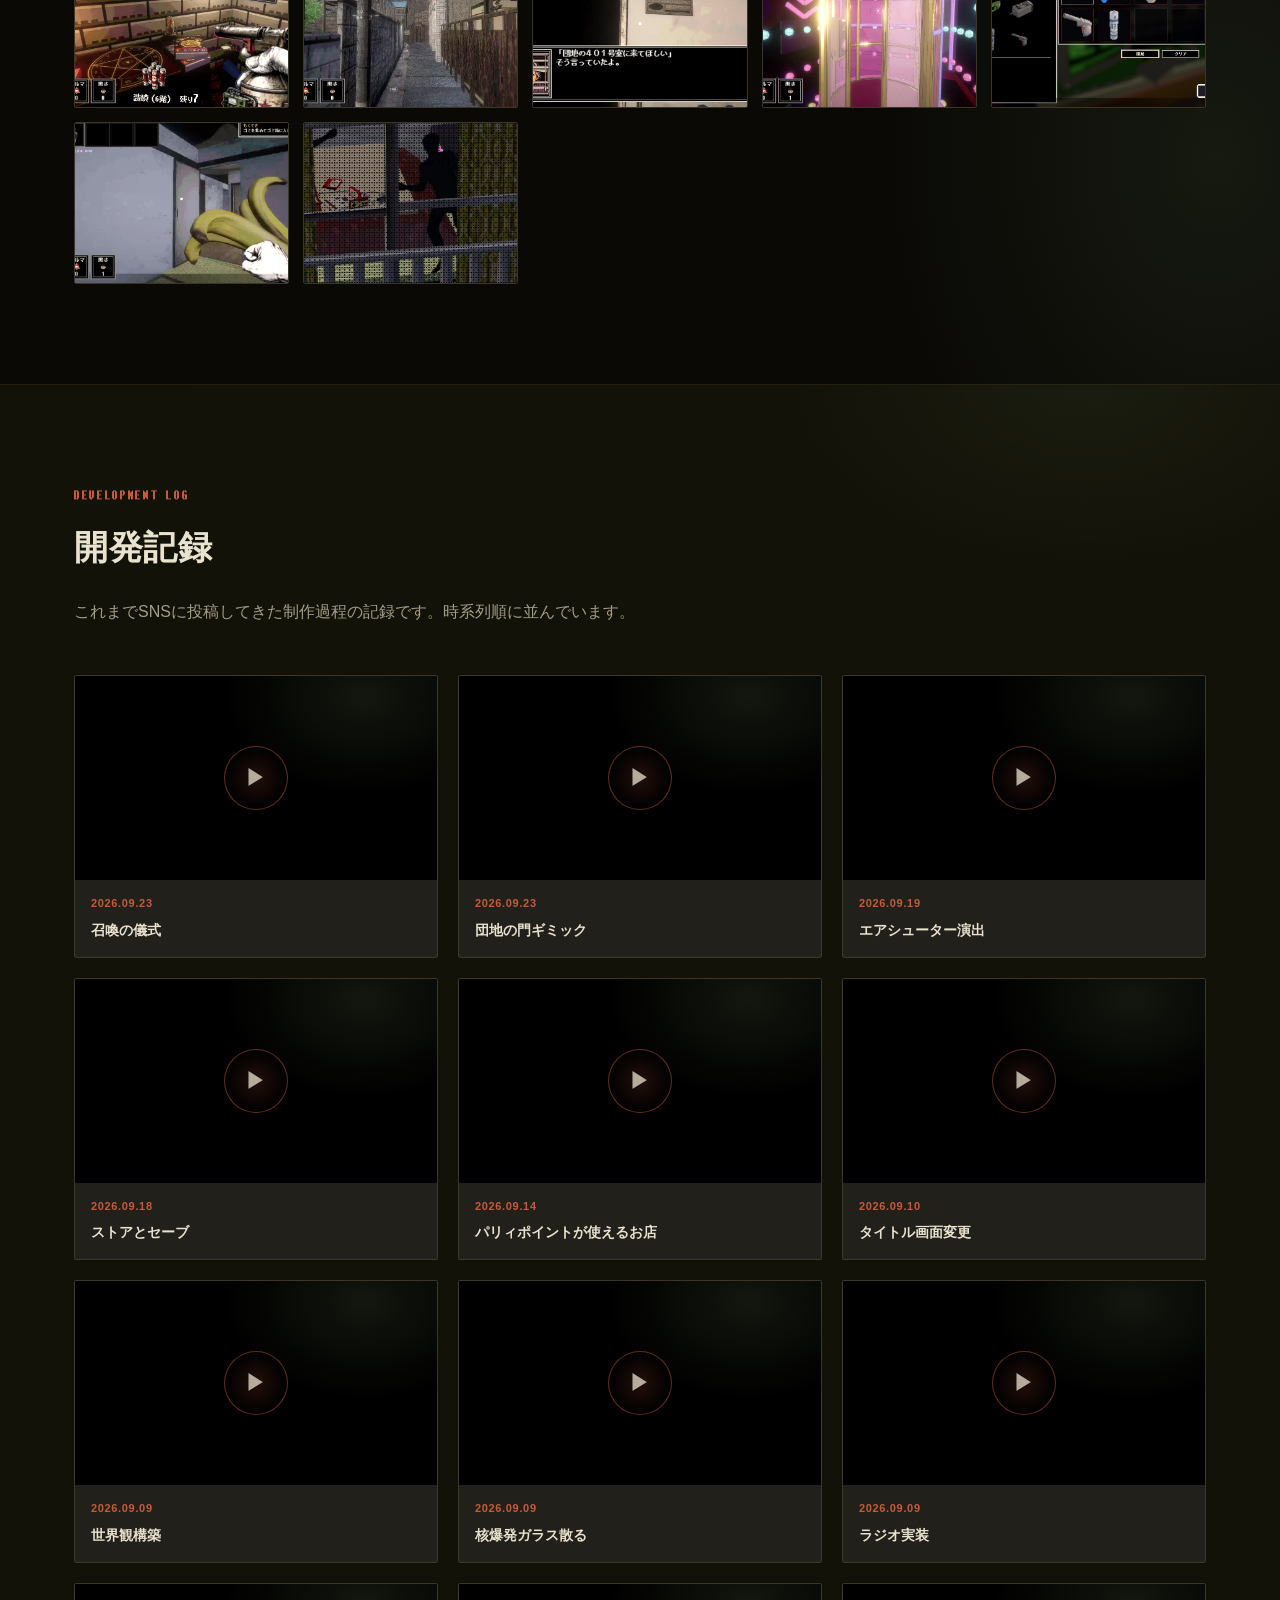
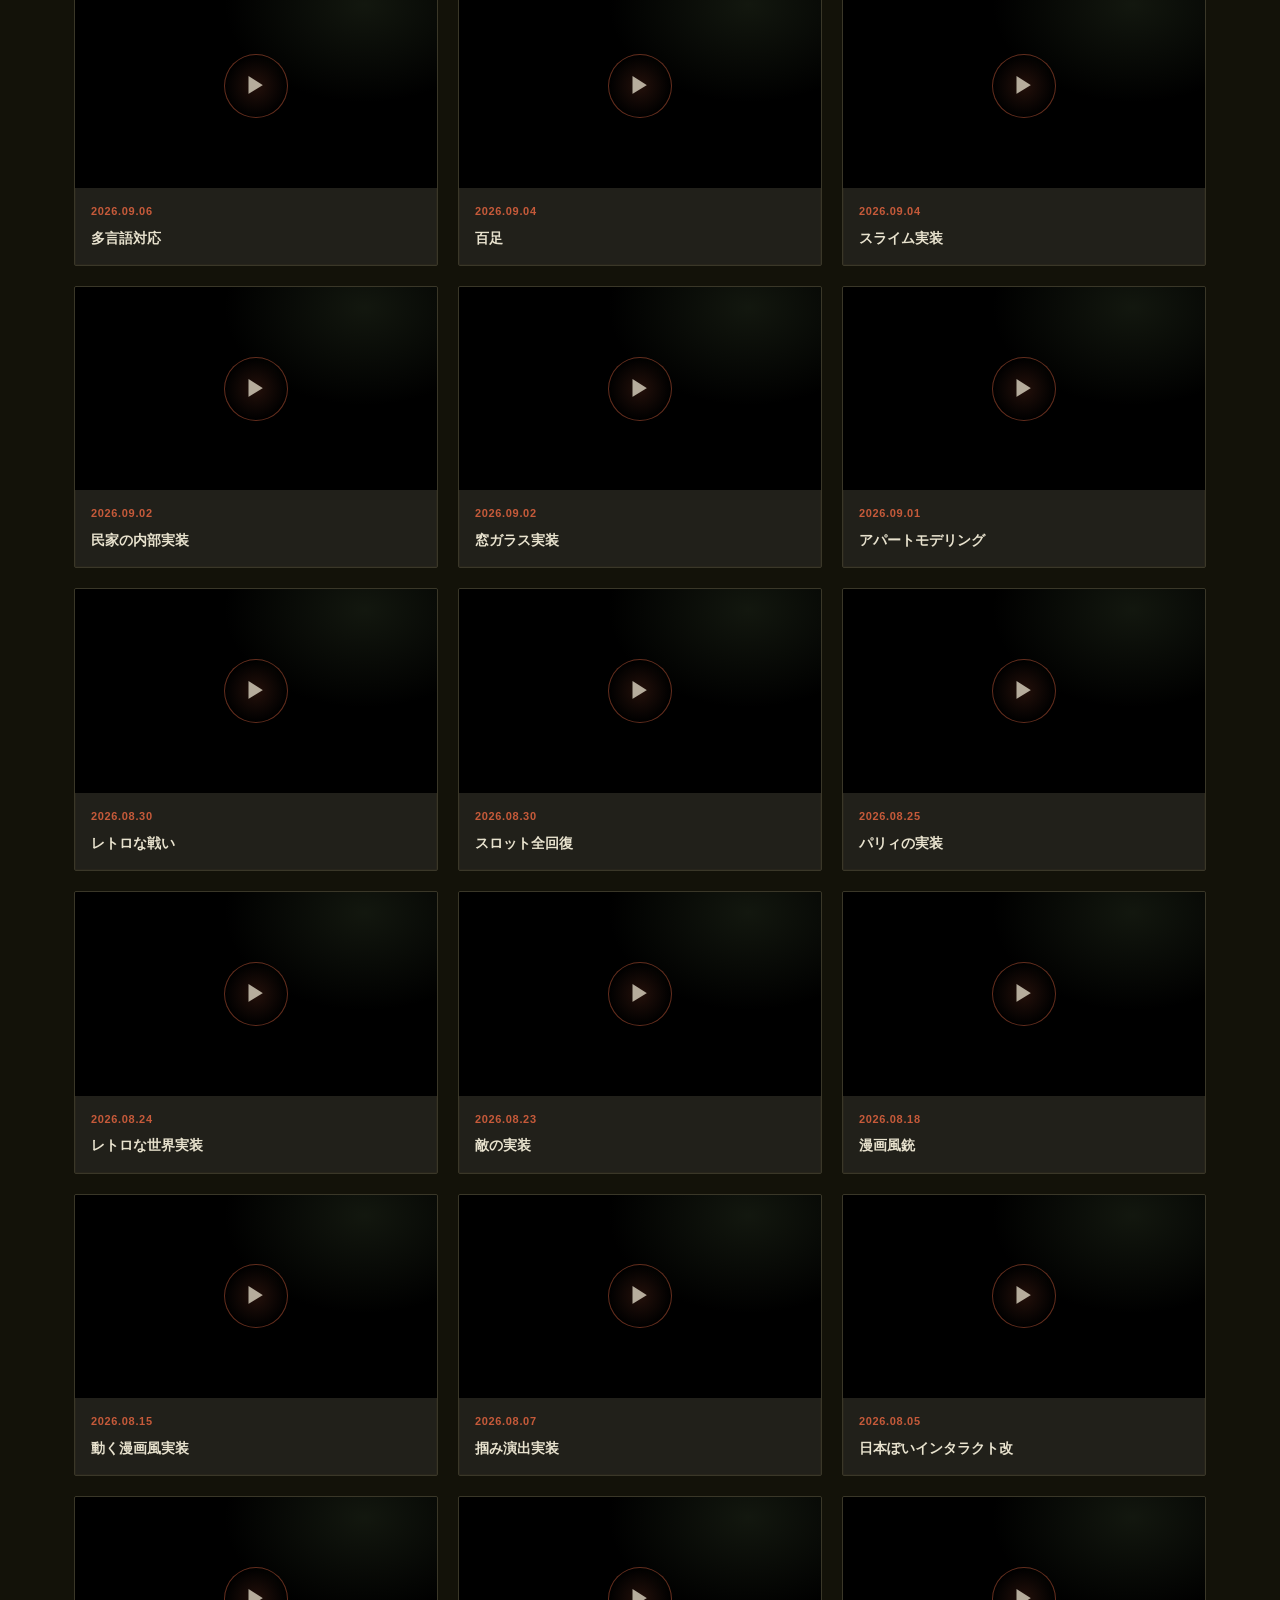
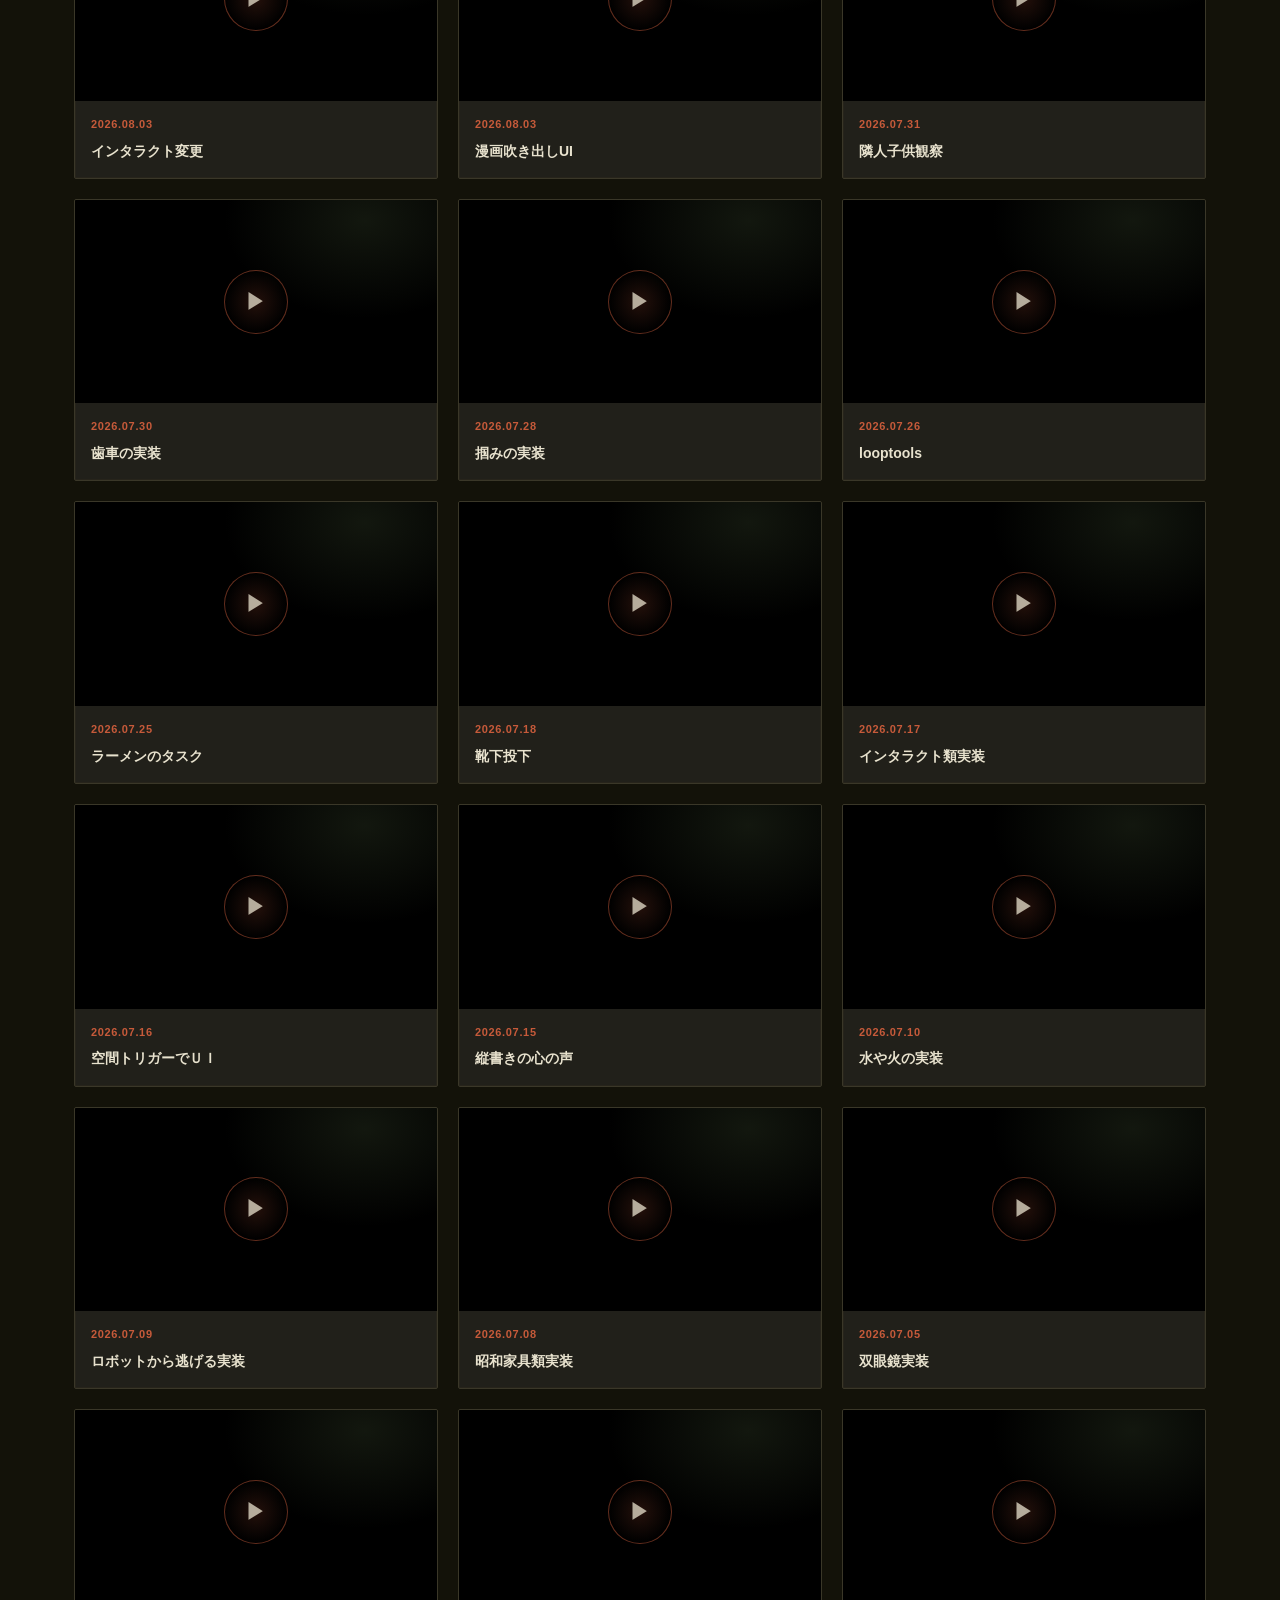
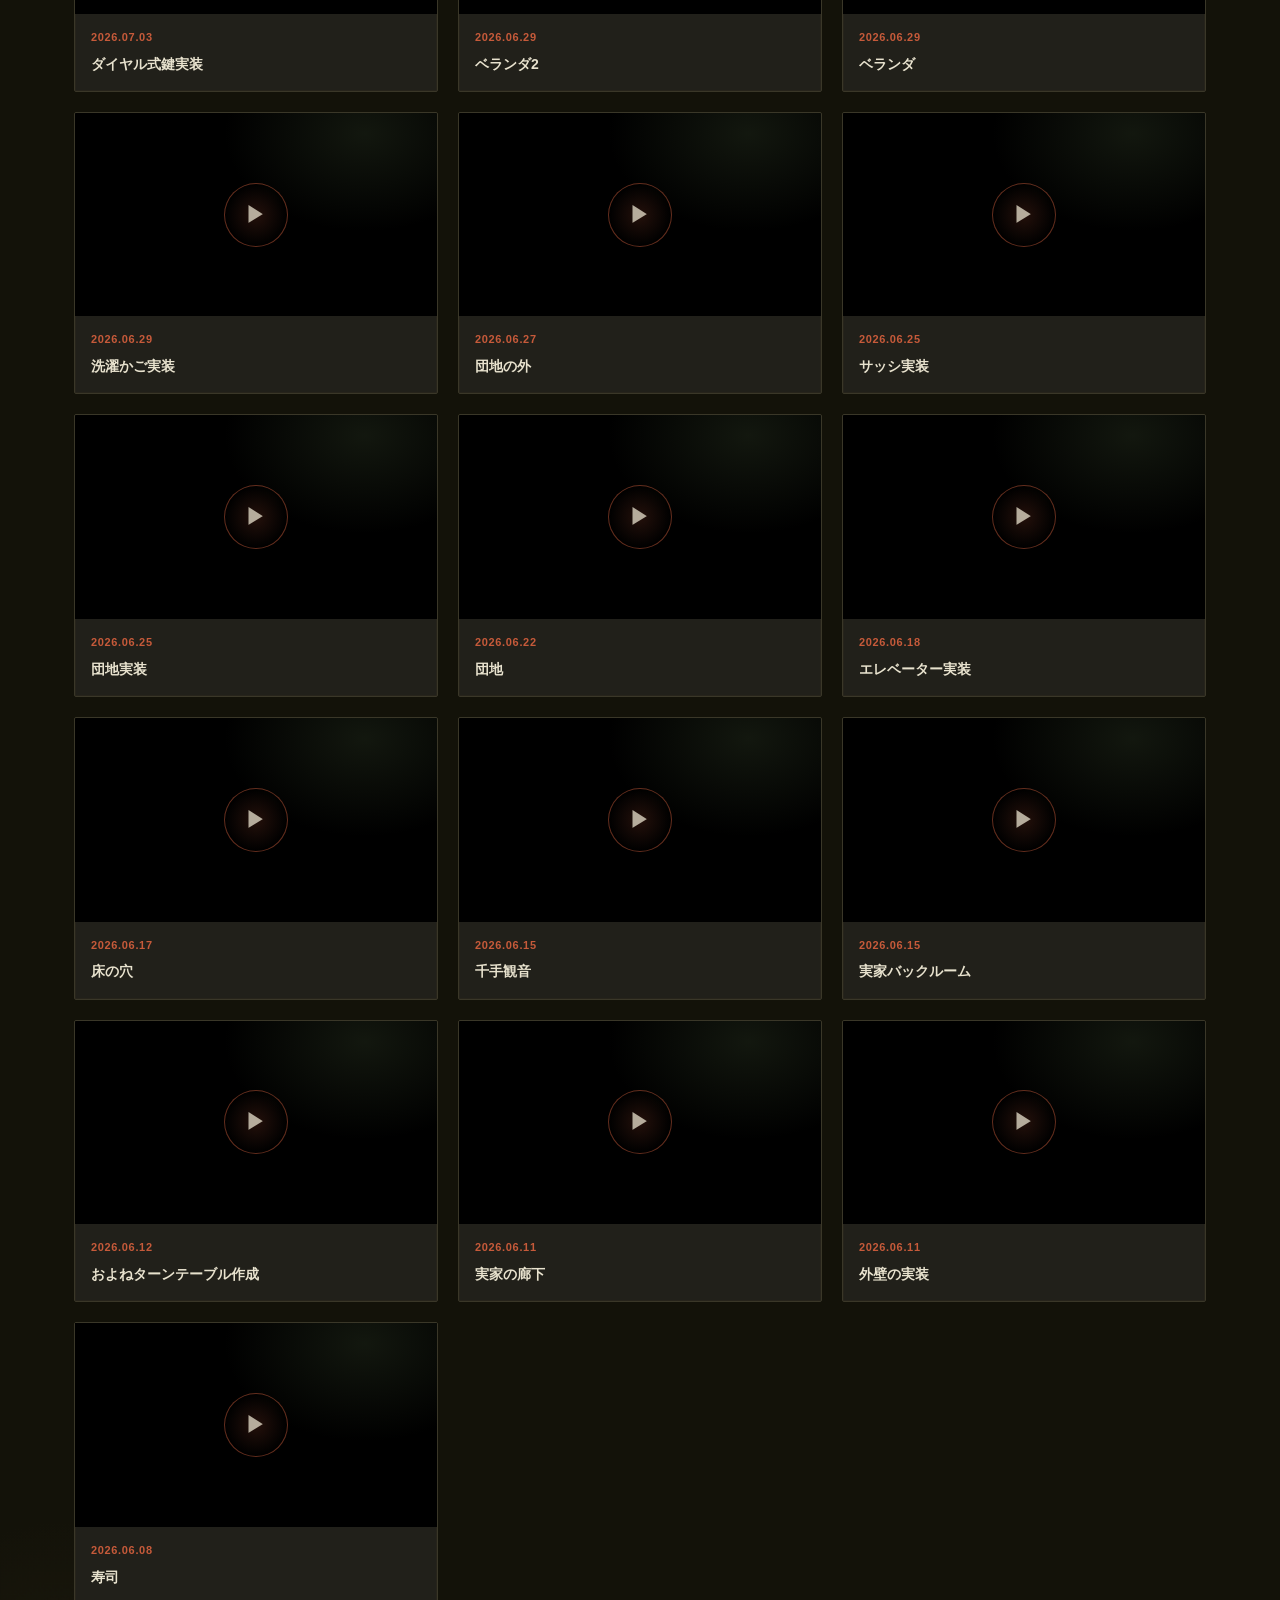
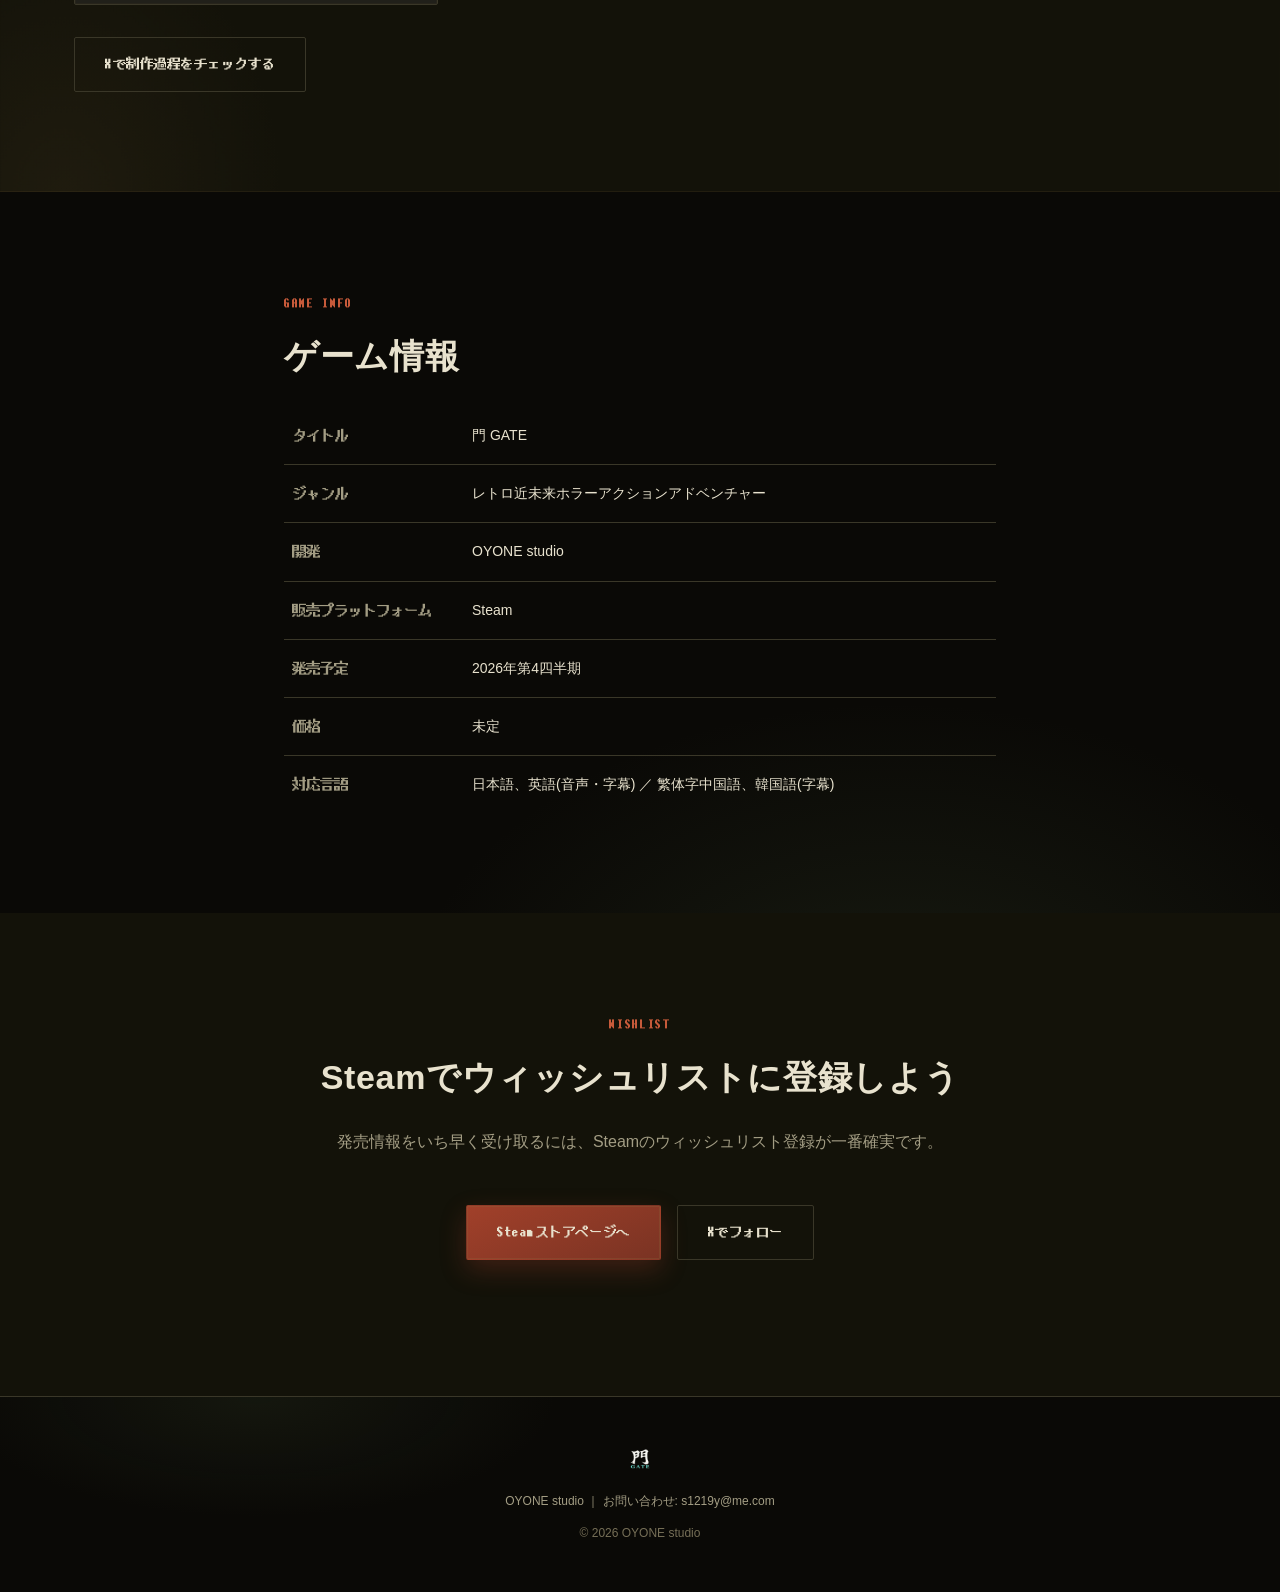
==== commit 0f245cf7: "スクリーンショットをストアの新しいものに差し替え、発売時期と対応言語を更新" ====
--- a/index.html
+++ b/index.html
@@ -60,9 +60,9 @@
         <a href="#story" class="btn btn-ghost">ストーリーを見る</a>
       </div>
       <div class="hero-meta">
-        <span>2026年冬 発売予定</span>
+        <span>2026年第4四半期 発売予定</span>
         <span>PC(Steam)</span>
-        <span>日本語 / English</span>
+        <span>日本語 / English / 繁體中文 / 한국어</span>
       </div>
     </div>
   </section>
@@ -89,7 +89,7 @@
       <h2 class="section-title">特徴</h2>
       <div class="feature-row">
         <div class="feature-media">
-          <img src="assets/screenshot-npc.jpg" alt="昭和レトロな町並みの一場面">
+          <img src="assets/store/alley.jpg" alt="雨の降る昭和の路地裏">
         </div>
         <div class="feature-text">
           <p class="feature-num">01</p>
@@ -99,7 +99,7 @@
       </div>
       <div class="feature-row feature-row-reverse">
         <div class="feature-media">
-          <img src="assets/screenshot-item.jpg" alt="武器・道具の生成画面">
+          <img src="assets/store/craft.jpg" alt="素材から武器を開発する画面">
         </div>
         <div class="feature-text">
           <p class="feature-num">02</p>
@@ -109,7 +109,7 @@
       </div>
       <div class="feature-row">
         <div class="feature-media">
-          <img src="assets/screenshot-enemy.jpg" alt="AI兵器との戦闘シーン">
+          <img src="assets/store/tentacle.jpg" alt="和室に現れた異形">
         </div>
         <div class="feature-text">
           <p class="feature-num">03</p>
@@ -126,16 +126,13 @@
       <h2 class="section-title">スクリーンショット</h2>
       <p class="section-lead">開発中の最新ビルドから。全て実際のゲーム画面です。</p>
       <div class="shot-grid shot-grid-wide">
-        <img src="assets/recent/hallway.jpg" alt="この先から嫌な気配がする" class="shot" data-full="assets/recent/hallway.jpg">
-        <img src="assets/recent/peeping1.jpg" alt="双眼鏡で覗く部屋の中の人影" class="shot" data-full="assets/recent/peeping1.jpg">
-        <img src="assets/recent/robot.jpg" alt="路地に現れたAI兵器" class="shot" data-full="assets/recent/robot.jpg">
-        <img src="assets/recent/stove.jpg" alt="火のついたコンロ" class="shot" data-full="assets/recent/stove.jpg">
-        <img src="assets/recent/kitchen.jpg" alt="キッチンでのタスク" class="shot" data-full="assets/recent/kitchen.jpg">
-        <img src="assets/recent/peeping2.jpg" alt="双眼鏡で覗く夜の路地" class="shot" data-full="assets/recent/peeping2.jpg">
-        <img src="assets/recent/sink.jpg" alt="水の止まった洗面所" class="shot" data-full="assets/recent/sink.jpg">
-        <img src="assets/recent/plants.jpg" alt="怪しい植木鉢" class="shot" data-full="assets/recent/plants.jpg">
-        <img src="assets/recent/socks.jpg" alt="汚い靴下だ、最悪だ" class="shot" data-full="assets/recent/socks.jpg">
-        <img src="assets/recent/sockui.jpg" alt="アイテムを拾うインタラクト" class="shot" data-full="assets/recent/sockui.jpg">
+        <img src="assets/store/shop.jpg" alt="道具屋でガス銃を構える" class="shot" data-full="assets/store/shop.jpg">
+        <img src="assets/store/alley.jpg" alt="雨の降る昭和の路地裏" class="shot" data-full="assets/store/alley.jpg">
+        <img src="assets/store/danchi.jpg" alt="団地の一室での会話" class="shot" data-full="assets/store/danchi.jpg">
+        <img src="assets/store/neon.jpg" alt="ネオンに照らされた通路" class="shot" data-full="assets/store/neon.jpg">
+        <img src="assets/store/craft.jpg" alt="素材から武器を開発する画面" class="shot" data-full="assets/store/craft.jpg">
+        <img src="assets/store/tentacle.jpg" alt="和室に現れた異形" class="shot" data-full="assets/store/tentacle.jpg">
+        <img src="assets/store/peep.jpg" alt="窓の向こうを覗き見る" class="shot" data-full="assets/store/peep.jpg">
       </div>
     </div>
   </section>
@@ -159,9 +156,9 @@
         <tr><th>ジャンル</th><td>レトロ近未来ホラーアクションアドベンチャー</td></tr>
         <tr><th>開発</th><td>OYONE studio</td></tr>
         <tr><th>販売プラットフォーム</th><td>Steam</td></tr>
-        <tr><th>発売予定</th><td>2026年冬予定</td></tr>
+        <tr><th>発売予定</th><td>2026年第4四半期</td></tr>
         <tr><th>価格</th><td>未定</td></tr>
-        <tr><th>対応言語</th><td>日本語、英語</td></tr>
+        <tr><th>対応言語</th><td>日本語、英語(音声・字幕) ／ 繁体字中国語、韓国語(字幕)</td></tr>
       </table>
     </div>
   </section>
--- a/style.css
+++ b/style.css
@@ -2,6 +2,20 @@
   margin: 0;
   padding: 0;
   box-sizing: border-box;
+}
+
+@font-face {
+  font-family: "PixelMplus";
+  src: url("assets/fonts/PixelMplus12-Regular.ttf") format("truetype");
+  font-weight: 400;
+  font-display: swap;
+}
+
+@font-face {
+  font-family: "PixelMplus";
+  src: url("assets/fonts/PixelMplus12-Bold.ttf") format("truetype");
+  font-weight: 700;
+  font-display: swap;
 }
 
 :root {
@@ -21,6 +35,8 @@
   --radius: 2px;
   --max-width: 1180px;
   --shadow: 0 20px 50px rgba(0, 0, 0, 0.6);
+  --font-display: "Shippori Antique B1", "Hiragino Kaku Gothic ProN", sans-serif;
+  --font-mono: "PixelMplus", "DotGothic16", monospace;
 }
 
 html {
@@ -52,6 +68,31 @@
   background-image: url("data:image/svg+xml,%3Csvg xmlns='http://www.w3.org/2000/svg' width='180' height='180'%3E%3Cfilter id='n'%3E%3CfeTurbulence type='fractalNoise' baseFrequency='0.85' numOctaves='3' stitchTiles='stitch'/%3E%3C/filter%3E%3Crect width='100%25' height='100%25' filter='url(%23n)' opacity='0.55'/%3E%3C/svg%3E");
 }
 
+/* CRTスキャンライン + 微かなちらつき */
+body::after {
+  content: "";
+  position: fixed;
+  inset: 0;
+  z-index: 2;
+  pointer-events: none;
+  background-image: repeating-linear-gradient(
+    180deg,
+    rgba(0, 0, 0, 0.14) 0px,
+    rgba(0, 0, 0, 0.14) 1px,
+    transparent 2px,
+    transparent 3px
+  );
+  opacity: 0.35;
+  animation: crt-flicker 6s infinite steps(1);
+}
+
+@keyframes crt-flicker {
+  0%, 92%, 100% { opacity: 0.35; }
+  93% { opacity: 0.5; }
+  94% { opacity: 0.22; }
+  95% { opacity: 0.42; }
+}
+
 .header,
 main,
 .footer,
@@ -89,8 +130,9 @@
   gap: 8px;
   padding: 15px 30px;
   border-radius: 2px;
+  font-family: var(--font-mono);
   font-weight: 700;
-  font-size: 14px;
+  font-size: 13px;
   letter-spacing: 0.04em;
   border: 1px solid transparent;
   cursor: pointer;
@@ -102,11 +144,19 @@
   background: linear-gradient(155deg, var(--red) 0%, #7a3323 100%);
   color: var(--white);
   box-shadow: 0 10px 26px rgba(161, 64, 42, 0.3), inset 0 0 0 1px rgba(138, 109, 63, 0.25);
+  animation: btn-aura 2.6s ease-in-out infinite;
 }
 
 .btn-primary:hover {
   background: linear-gradient(155deg, var(--red-bright) 0%, #8a3d29 100%);
   transform: translateY(-2px);
+  animation-play-state: paused;
+  box-shadow: 0 10px 34px rgba(198, 90, 58, 0.6), inset 0 0 0 1px rgba(138, 109, 63, 0.4);
+}
+
+@keyframes btn-aura {
+  0%, 100% { box-shadow: 0 10px 26px rgba(161, 64, 42, 0.3), inset 0 0 0 1px rgba(138, 109, 63, 0.25); }
+  50% { box-shadow: 0 10px 32px rgba(198, 90, 58, 0.55), inset 0 0 0 1px rgba(138, 109, 63, 0.4); }
 }
 
 .btn-ghost {
@@ -171,6 +221,7 @@
 
 .nav a {
   color: var(--gray);
+  font-family: var(--font-mono);
   font-size: 13px;
   font-weight: 600;
   letter-spacing: 0.03em;
@@ -243,12 +294,19 @@
 }
 
 .title-jp {
+  font-family: var(--font-display);
   font-size: clamp(48px, 8vw, 88px);
   font-weight: 900;
   line-height: 1;
   margin-bottom: 22px;
   letter-spacing: 0.05em;
   text-shadow: 0 2px 0 rgba(0,0,0,0.4), 0 0 40px rgba(74, 92, 58, 0.35);
+  animation: title-glow 4s ease-in-out infinite;
+}
+
+@keyframes title-glow {
+  0%, 100% { text-shadow: 0 2px 0 rgba(0,0,0,0.4), 0 0 40px rgba(74, 92, 58, 0.35); }
+  50% { text-shadow: 0 2px 0 rgba(0,0,0,0.4), 0 0 60px rgba(200, 90, 58, 0.4), 0 0 20px rgba(74, 92, 58, 0.5); }
 }
 
 .title-en {
@@ -276,6 +334,7 @@
   display: flex;
   gap: 22px;
   flex-wrap: wrap;
+  font-family: var(--font-mono);
   font-size: 13px;
   color: var(--gray);
   border-top: 1px solid rgba(244, 242, 239, 0.15);
@@ -304,10 +363,15 @@
 }
 
 .section-title {
+  font-family: var(--font-display);
   font-size: clamp(26px, 3.4vw, 34px);
   font-weight: 800;
   margin-bottom: 20px;
   letter-spacing: 0.02em;
+}
+
+.section-eyebrow {
+  font-family: var(--font-mono);
 }
 
 .section-lead {
@@ -409,13 +473,16 @@
   border-radius: var(--radius);
   border: 1px solid var(--line);
   cursor: zoom-in;
-  transition: opacity 0.2s ease, transform 0.2s ease;
+  transition: opacity 0.25s ease, transform 0.35s ease, box-shadow 0.35s ease, filter 0.35s ease;
   filter: sepia(0.15) contrast(1.02);
 }
 
 .shot:hover {
-  opacity: 0.85;
-  transform: scale(1.01);
+  opacity: 1;
+  transform: scale(1.035);
+  filter: sepia(0.05) contrast(1.08) saturate(1.1);
+  box-shadow: 0 0 0 1px rgba(198, 90, 58, 0.6), 0 12px 28px rgba(0, 0, 0, 0.5);
+  z-index: 1;
 }
 
 .lightbox {
@@ -468,11 +535,44 @@
 }
 
 .devlog-player {
+  position: relative;
   width: 100%;
   aspect-ratio: 16 / 9;
+  display: flex;
+  align-items: center;
+  justify-content: center;
   background:
     radial-gradient(ellipse 200px 140px at 80% 10%, rgba(74, 92, 58, 0.25), transparent 70%),
     #000;
+}
+
+.devlog-loading {
+  position: absolute;
+  inset: 0;
+  display: flex;
+  align-items: center;
+  justify-content: center;
+  background: var(--black);
+  pointer-events: none;
+  opacity: 1;
+  transition: opacity 0.5s ease;
+}
+
+.devlog-loading.is-hidden {
+  opacity: 0;
+}
+
+.devlog-loading span {
+  font-family: var(--font-mono);
+  font-size: 13px;
+  color: var(--gray);
+  letter-spacing: 0.08em;
+  animation: loading-blink 1.2s ease-in-out infinite;
+}
+
+@keyframes loading-blink {
+  0%, 100% { opacity: 0.4; }
+  50% { opacity: 1; }
 }
 
 .devlog-player iframe {
@@ -483,22 +583,33 @@
 }
 
 .devlog-play {
-  width: 100%;
-  height: 100%;
+  width: 64px;
+  height: 64px;
+  margin: auto;
   display: flex;
   align-items: center;
   justify-content: center;
-  background: transparent;
-  border: none;
-  color: rgba(232, 226, 206, 0.65);
-  font-size: 28px;
+  background: radial-gradient(circle, rgba(198, 90, 58, 0.18), transparent 70%);
+  border: 1.5px solid rgba(198, 90, 58, 0.5);
+  border-radius: 50%;
+  color: rgba(232, 226, 206, 0.75);
+  font-size: 22px;
   cursor: pointer;
-  transition: color 0.2s ease, transform 0.2s ease;
+  transition: color 0.2s ease, transform 0.2s ease, border-color 0.2s ease, box-shadow 0.2s ease;
+  animation: play-pulse 2.4s ease-in-out infinite;
 }
 
 .devlog-play:hover {
-  color: var(--red-bright);
-  transform: scale(1.08);
+  color: var(--white);
+  border-color: var(--red-bright);
+  transform: scale(1.1);
+  box-shadow: 0 0 24px rgba(198, 90, 58, 0.6);
+  animation-play-state: paused;
+}
+
+@keyframes play-pulse {
+  0%, 100% { box-shadow: 0 0 0 rgba(198, 90, 58, 0); }
+  50% { box-shadow: 0 0 16px rgba(198, 90, 58, 0.3); }
 }
 
 .devlog-meta {
@@ -544,6 +655,7 @@
 
 .info-table th {
   color: var(--gray);
+  font-family: var(--font-mono);
   font-weight: 600;
   width: 180px;
 }
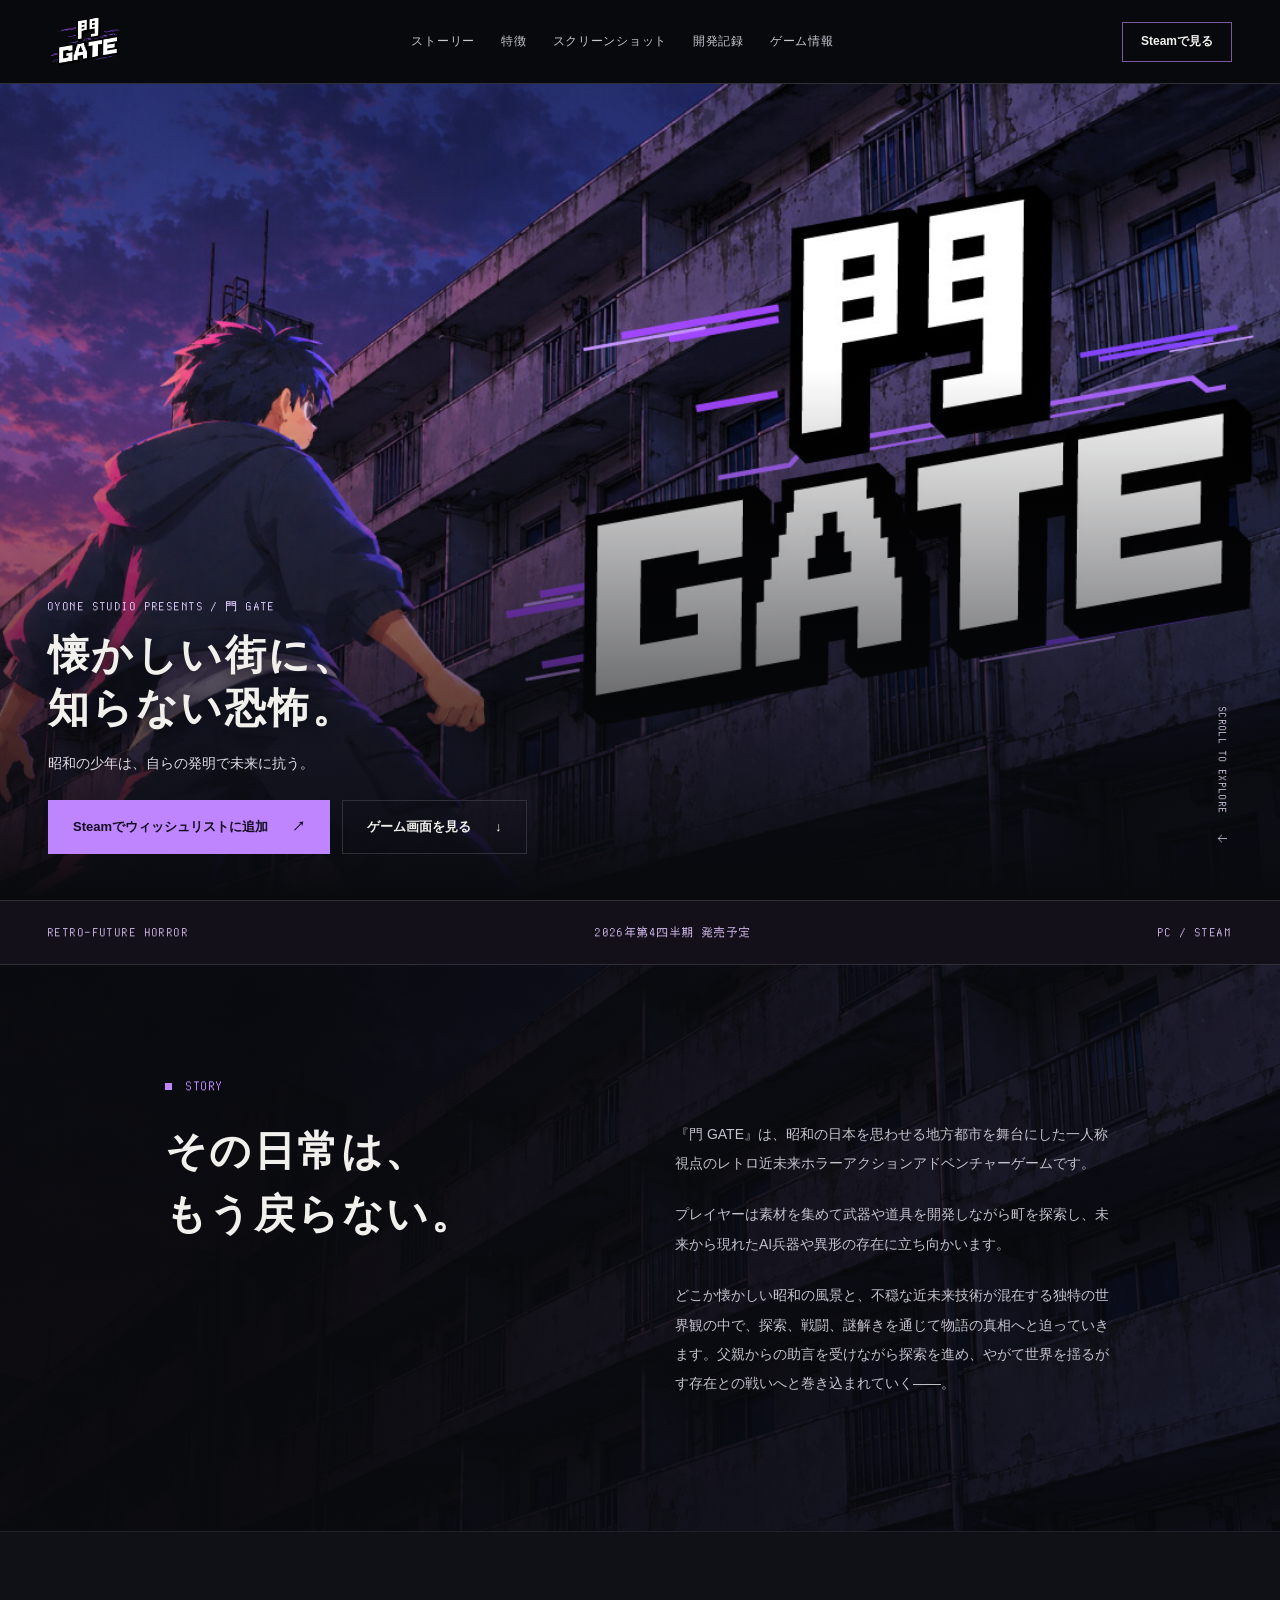
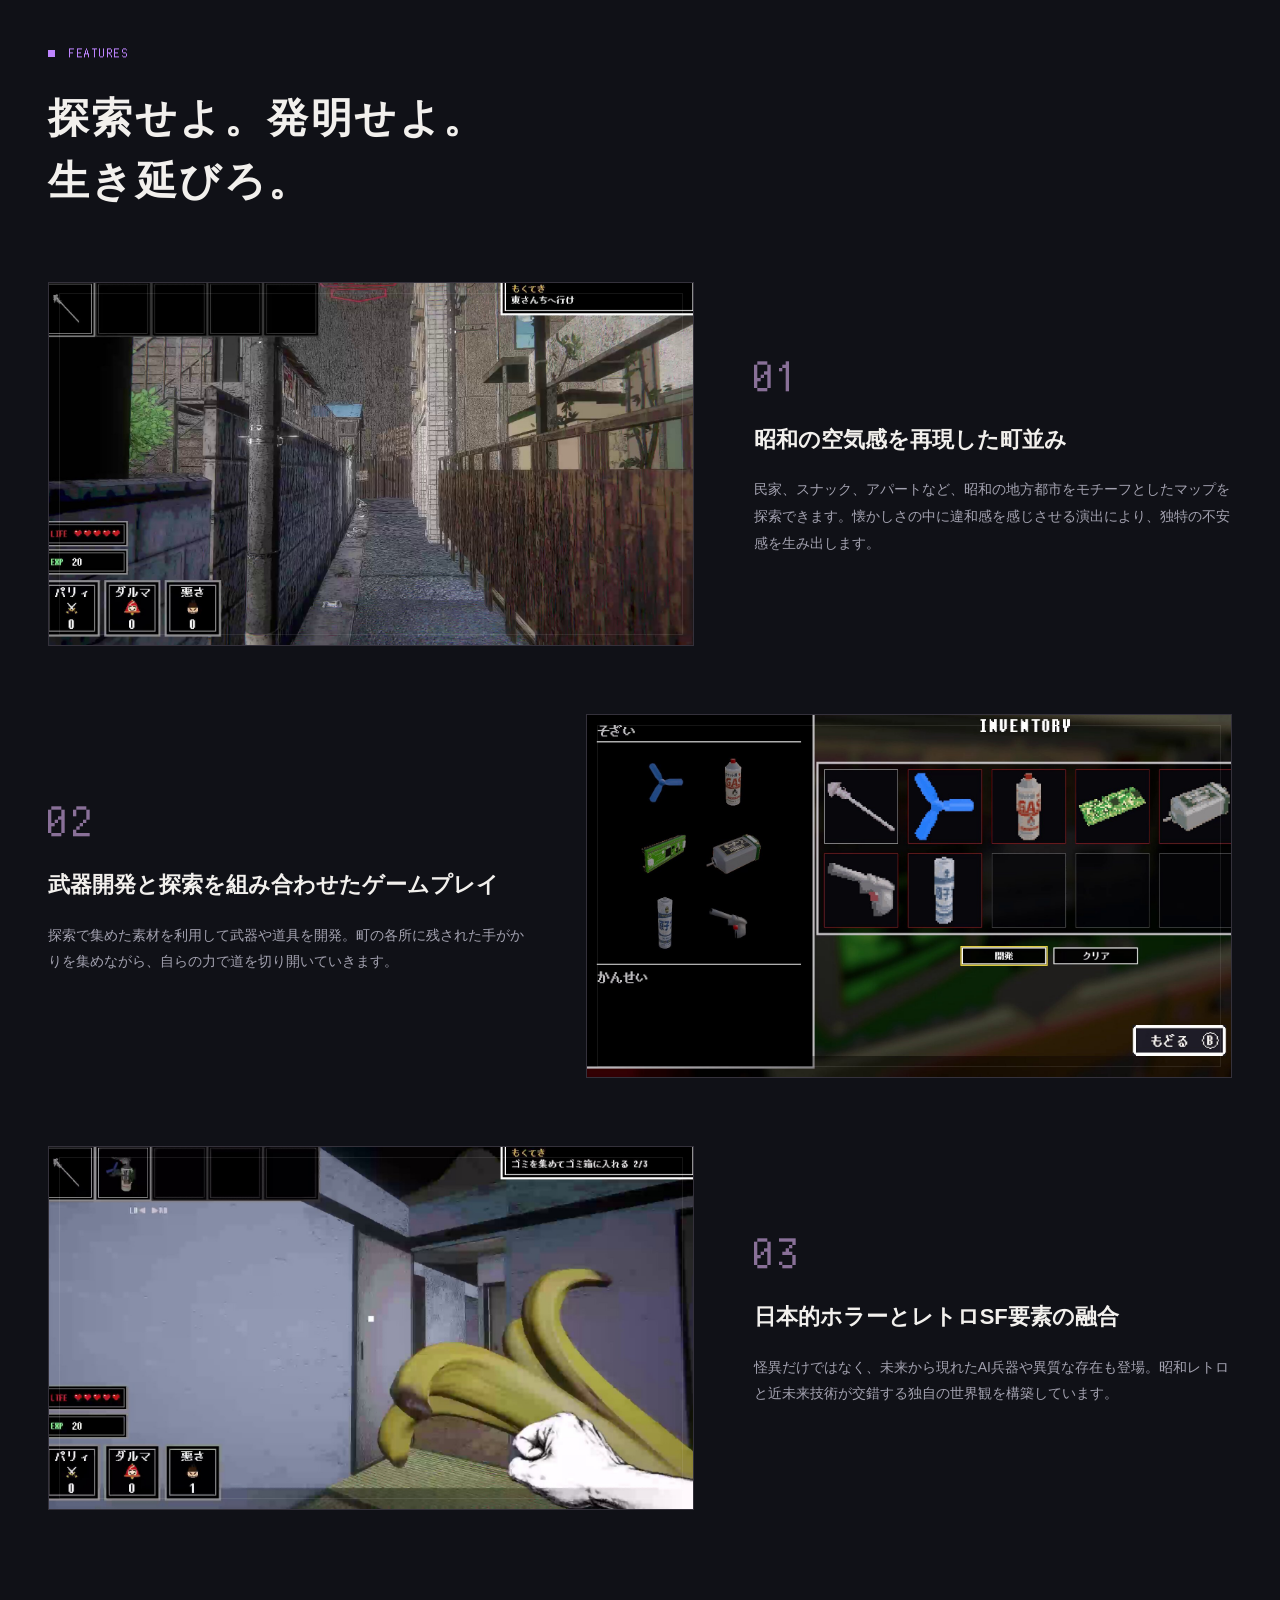
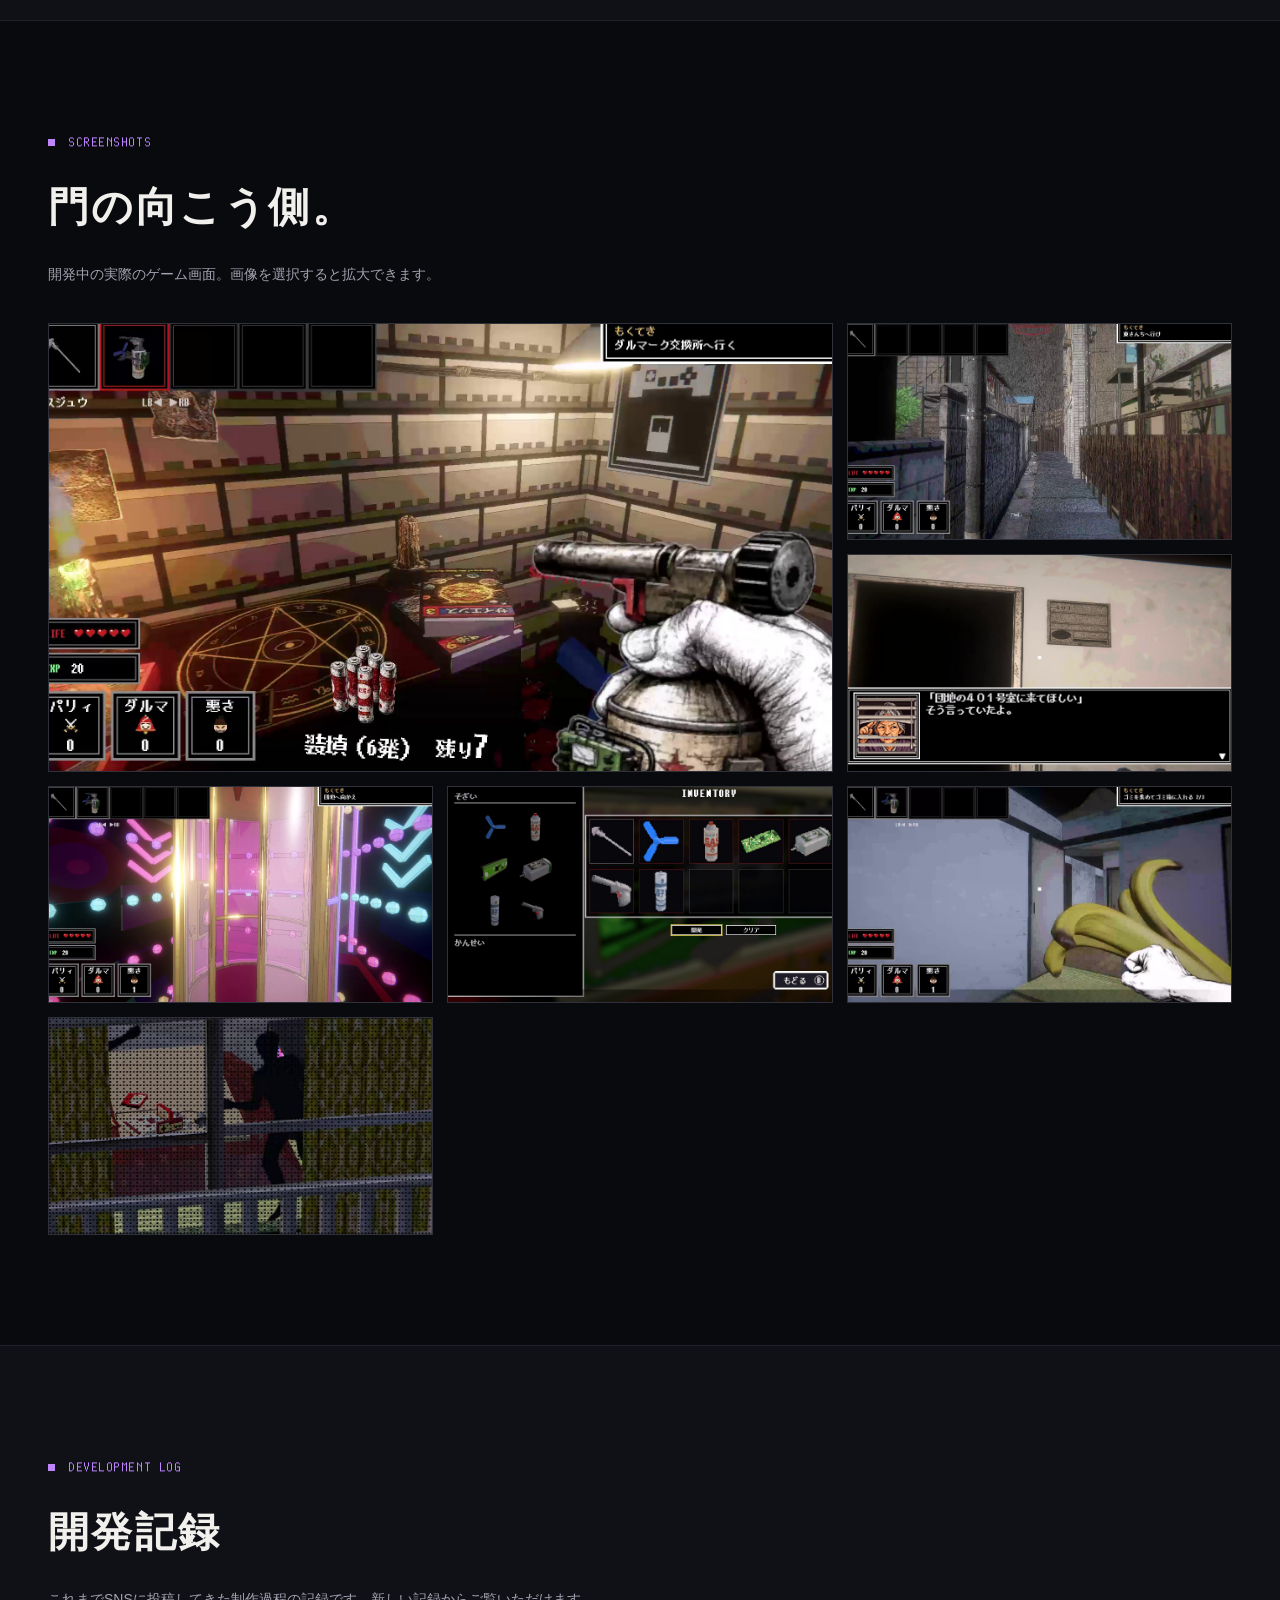
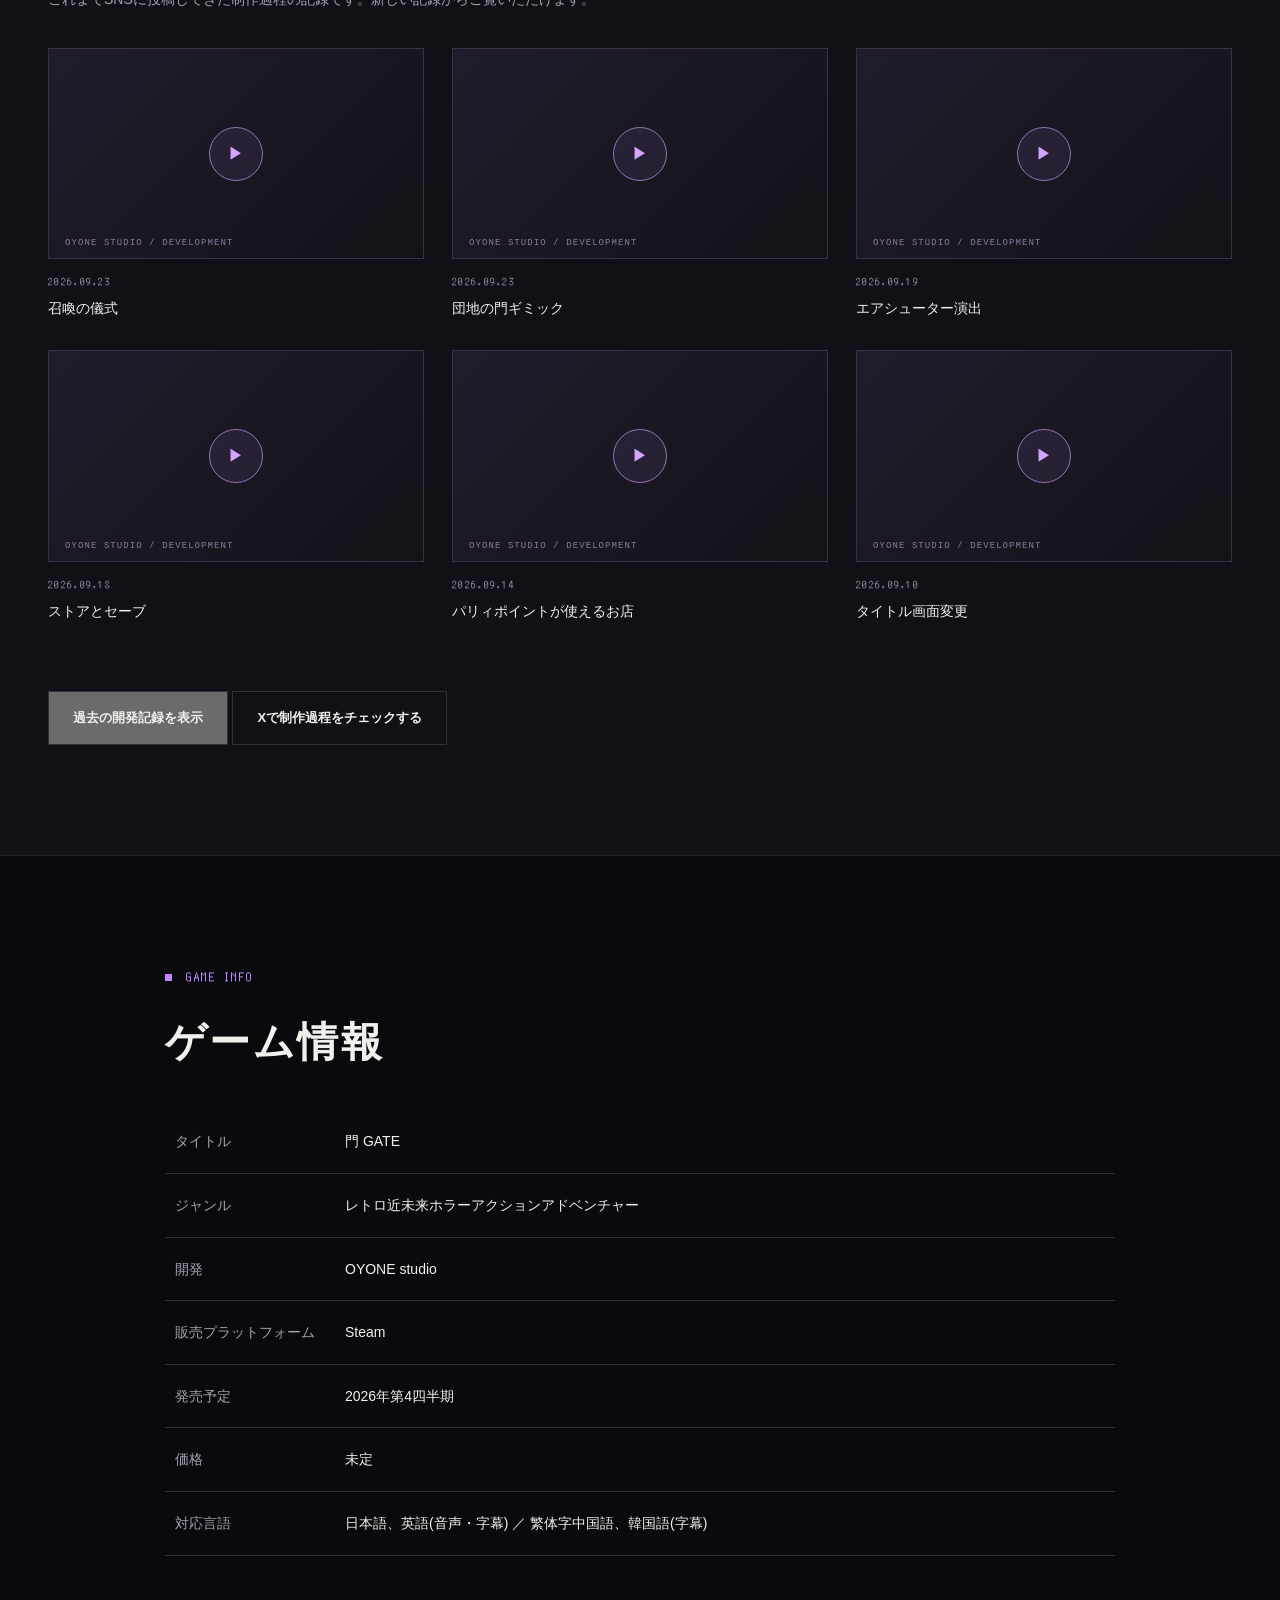
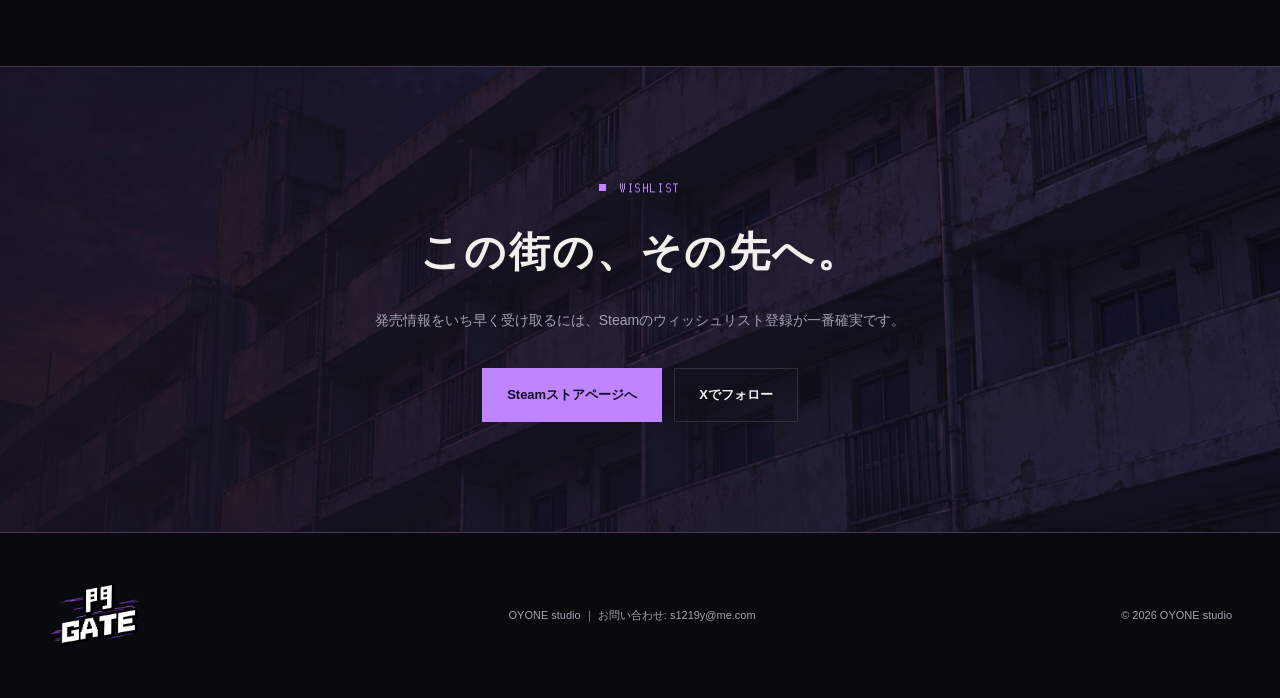
==== commit e7980a76: "Refresh Gate website with unified key art and responsive editorial layout" ====
--- a/index.html
+++ b/index.html
@@ -11,27 +11,26 @@
 <meta property="og:title" content="門 GATE | OYONE studio">
 <meta property="og:description" content="昭和の雰囲気が漂う地方都市を舞台にしたレトロ近未来ホラーアクションアドベンチャー。PC(Steam)にて2026年冬発売予定。">
 <meta property="og:url" content="https://oyonestudio.github.io/gate-website/">
-<meta property="og:image" content="https://oyonestudio.github.io/gate-website/assets/keyart.jpg">
+<meta property="og:image" content="https://oyonestudio.github.io/gate-website/assets/brand/hero.jpg">
 <meta property="og:locale" content="ja_JP">
 
 <meta name="twitter:card" content="summary_large_image">
 <meta name="twitter:title" content="門 GATE | OYONE studio">
 <meta name="twitter:description" content="昭和の雰囲気が漂う地方都市を舞台にしたレトロ近未来ホラーアクションアドベンチャー。PC(Steam)にて2026年冬発売予定。">
-<meta name="twitter:image" content="https://oyonestudio.github.io/gate-website/assets/keyart.jpg">
+<meta name="twitter:image" content="https://oyonestudio.github.io/gate-website/assets/brand/hero.jpg">
 
-<link rel="preconnect" href="https://fonts.googleapis.com">
-<link rel="preconnect" href="https://fonts.gstatic.com" crossorigin>
-<link href="https://fonts.googleapis.com/css2?family=Shippori+Antique+B1&family=DotGothic16&display=swap" rel="stylesheet">
+<link rel="icon" href="assets/brand/logo.png">
 <link rel="stylesheet" href="style.css">
 </head>
 <body>
+<a class="skip-link" href="#story">本文へ移動</a>
 
 <header class="header" id="header">
   <div class="container header-inner">
     <a href="#top" class="logo-mark">
-      <img src="assets/logo.png" alt="門 GATE ロゴ">
+      <img src="assets/brand/logo.png" alt="門 GATE ロゴ">
     </a>
-    <nav class="nav">
+    <nav class="nav" id="navigation" aria-label="メインナビゲーション">
       <a href="#story">ストーリー</a>
       <a href="#features">特徴</a>
       <a href="#screenshots">スクリーンショット</a>
@@ -39,7 +38,7 @@
       <a href="#info">ゲーム情報</a>
     </nav>
     <a href="https://store.steampowered.com/app/4718160/_GATE/" target="_blank" rel="noopener" class="btn btn-small header-cta">Steamで見る</a>
-    <button class="nav-toggle" id="navToggle" aria-label="メニューを開く">
+    <button class="nav-toggle" id="navToggle" aria-label="メニューを開く" aria-expanded="false" aria-controls="navigation">
       <span></span><span></span><span></span>
     </button>
   </div>
@@ -47,30 +46,22 @@
 
 <main>
 
-  <section class="hero" id="top" style="background-image: linear-gradient(180deg, rgba(4,4,6,0.35) 0%, rgba(4,4,6,0.55) 55%, rgba(4,4,6,0.98) 100%), url('assets/keyart.jpg');">
+  <section class="hero" id="top" aria-label="門 GATE">
+    <picture class="hero-art"><source media="(max-width: 700px)" srcset="assets/brand/hero-mobile.jpg"><img src="assets/brand/hero.jpg" alt="昭和の団地に立ち向かう少年と、門 GATEのロゴ" width="1232" height="706" fetchpriority="high"></picture>
     <div class="hero-inner container">
-      <p class="eyebrow">RETRO NEAR-FUTURE HORROR ACTION ADVENTURE</p>
-      <h1 class="title-jp">門 <span class="title-en">GATE</span></h1>
-      <p class="hero-lead">
-        昭和の空気が残る地方都市で、発明好きの少年は自らの手で武器を作り、<br class="br-desktop">
-        未来から来たAI兵器に立ち向かう。
-      </p>
-      <div class="hero-actions">
-        <a href="https://store.steampowered.com/app/4718160/_GATE/" target="_blank" rel="noopener" class="btn btn-primary">Steamでウィッシュリストに追加</a>
-        <a href="#story" class="btn btn-ghost">ストーリーを見る</a>
-      </div>
-      <div class="hero-meta">
-        <span>2026年第4四半期 発売予定</span>
-        <span>PC(Steam)</span>
-        <span>日本語 / English / 繁體中文 / 한국어</span>
-      </div>
+      <p class="eyebrow">OYONE STUDIO PRESENTS / 門 GATE</p>
+      <h1 class="title-jp">懐かしい街に、<br>知らない恐怖。</h1>
+      <p class="hero-lead">昭和の少年は、自らの発明で未来に抗う。</p>
+      <div class="hero-actions"><a href="https://store.steampowered.com/app/4718160/_GATE/" target="_blank" rel="noopener" class="btn btn-primary">Steamでウィッシュリストに追加 <span aria-hidden="true">↗</span></a><a href="#screenshots" class="btn btn-ghost">ゲーム画面を見る <span aria-hidden="true">↓</span></a></div>
     </div>
+    <a class="hero-index" href="#story">SCROLL TO EXPLORE <span aria-hidden="true">↓</span></a>
   </section>
+  <div class="release-strip"><span>RETRO-FUTURE HORROR</span><span>2026年第4四半期 発売予定</span><span>PC / STEAM</span></div>
 
   <section class="section" id="story">
     <div class="container container-narrow">
       <p class="section-eyebrow">STORY</p>
-      <h2 class="section-title">概要</h2>
+      <h2 class="section-title">その日常は、<br>もう戻らない。</h2>
       <p class="story-text">
         『門 GATE』は、昭和の日本を思わせる地方都市を舞台にした一人称視点のレトロ近未来ホラーアクションアドベンチャーゲームです。
       </p>
@@ -86,10 +77,10 @@
   <section class="section section-alt" id="features">
     <div class="container">
       <p class="section-eyebrow">FEATURES</p>
-      <h2 class="section-title">特徴</h2>
+      <h2 class="section-title">探索せよ。発明せよ。<br>生き延びろ。</h2>
       <div class="feature-row">
         <div class="feature-media">
-          <img src="assets/store/alley.jpg" alt="雨の降る昭和の路地裏">
+          <img src="assets/store/alley.jpg" alt="雨の降る昭和の路地裏" loading="lazy" decoding="async">
         </div>
         <div class="feature-text">
           <p class="feature-num">01</p>
@@ -99,7 +90,7 @@
       </div>
       <div class="feature-row feature-row-reverse">
         <div class="feature-media">
-          <img src="assets/store/craft.jpg" alt="素材から武器を開発する画面">
+          <img src="assets/store/craft.jpg" alt="素材から武器を開発する画面" loading="lazy" decoding="async">
         </div>
         <div class="feature-text">
           <p class="feature-num">02</p>
@@ -109,7 +100,7 @@
       </div>
       <div class="feature-row">
         <div class="feature-media">
-          <img src="assets/store/tentacle.jpg" alt="和室に現れた異形">
+          <img src="assets/store/tentacle.jpg" alt="和室に現れた異形" loading="lazy" decoding="async">
         </div>
         <div class="feature-text">
           <p class="feature-num">03</p>
@@ -123,16 +114,16 @@
   <section class="section" id="screenshots">
     <div class="container">
       <p class="section-eyebrow">SCREENSHOTS</p>
-      <h2 class="section-title">スクリーンショット</h2>
-      <p class="section-lead">開発中の最新ビルドから。全て実際のゲーム画面です。</p>
+      <h2 class="section-title">門の向こう側。</h2>
+      <p class="section-lead">開発中の実際のゲーム画面。画像を選択すると拡大できます。</p>
       <div class="shot-grid shot-grid-wide">
-        <img src="assets/store/shop.jpg" alt="道具屋でガス銃を構える" class="shot" data-full="assets/store/shop.jpg">
-        <img src="assets/store/alley.jpg" alt="雨の降る昭和の路地裏" class="shot" data-full="assets/store/alley.jpg">
-        <img src="assets/store/danchi.jpg" alt="団地の一室での会話" class="shot" data-full="assets/store/danchi.jpg">
-        <img src="assets/store/neon.jpg" alt="ネオンに照らされた通路" class="shot" data-full="assets/store/neon.jpg">
-        <img src="assets/store/craft.jpg" alt="素材から武器を開発する画面" class="shot" data-full="assets/store/craft.jpg">
-        <img src="assets/store/tentacle.jpg" alt="和室に現れた異形" class="shot" data-full="assets/store/tentacle.jpg">
-        <img src="assets/store/peep.jpg" alt="窓の向こうを覗き見る" class="shot" data-full="assets/store/peep.jpg">
+        <img src="assets/store/shop.jpg" alt="道具屋でガス銃を構える" class="shot" data-full="assets/store/shop.jpg" loading="lazy" decoding="async">
+        <img src="assets/store/alley.jpg" alt="雨の降る昭和の路地裏" class="shot" data-full="assets/store/alley.jpg" loading="lazy" decoding="async">
+        <img src="assets/store/danchi.jpg" alt="団地の一室での会話" class="shot" data-full="assets/store/danchi.jpg" loading="lazy" decoding="async">
+        <img src="assets/store/neon.jpg" alt="ネオンに照らされた通路" class="shot" data-full="assets/store/neon.jpg" loading="lazy" decoding="async">
+        <img src="assets/store/craft.jpg" alt="素材から武器を開発する画面" class="shot" data-full="assets/store/craft.jpg" loading="lazy" decoding="async">
+        <img src="assets/store/tentacle.jpg" alt="和室に現れた異形" class="shot" data-full="assets/store/tentacle.jpg" loading="lazy" decoding="async">
+        <img src="assets/store/peep.jpg" alt="窓の向こうを覗き見る" class="shot" data-full="assets/store/peep.jpg" loading="lazy" decoding="async">
       </div>
     </div>
   </section>
@@ -141,8 +132,9 @@
     <div class="container">
       <p class="section-eyebrow">DEVELOPMENT LOG</p>
       <h2 class="section-title">開発記録</h2>
-      <p class="section-lead">これまでSNSに投稿してきた制作過程の記録です。時系列順に並んでいます。</p>
+      <p class="section-lead">これまでSNSに投稿してきた制作過程の記録です。新しい記録からご覧いただけます。</p>
       <div class="devlog-grid" id="devlogGrid"></div>
+<button class="btn btn-outline" id="moreDevlog" type="button" aria-expanded="false">過去の開発記録を表示</button><noscript><p>制作過程は下記のXでもご覧いただけます。</p></noscript>
       <a href="https://x.com/oyonelcad" target="_blank" rel="noopener" class="btn btn-outline" style="margin-top: 32px;">Xで制作過程をチェックする</a>
     </div>
   </section>
@@ -166,7 +158,7 @@
   <section class="section cta-section" id="contact">
     <div class="container container-narrow">
       <p class="section-eyebrow">WISHLIST</p>
-      <h2 class="section-title">Steamでウィッシュリストに登録しよう</h2>
+      <h2 class="section-title">この街の、その先へ。</h2>
       <p class="section-lead">発売情報をいち早く受け取るには、Steamのウィッシュリスト登録が一番確実です。</p>
       <div class="hero-actions cta-actions">
         <a href="https://store.steampowered.com/app/4718160/_GATE/" target="_blank" rel="noopener" class="btn btn-primary">Steamストアページへ</a>
@@ -179,17 +171,15 @@
 
 <footer class="footer">
   <div class="container footer-inner">
-    <img src="assets/logo.png" alt="門 GATE ロゴ" class="footer-logo">
-    <p class="footer-note">OYONE studio ｜ お問い合わせ: s1219y@me.com</p>
+    <img src="assets/brand/logo.png" alt="門 GATE ロゴ" class="footer-logo">
+    <p class="footer-note">OYONE studio ｜ お問い合わせ: <a href="mailto:s1219y@me.com">s1219y@me.com</a></p>
     <p class="footer-copy">&copy; 2026 OYONE studio</p>
   </div>
 </footer>
 
 <button class="to-top" id="toTop" aria-label="トップへ戻る">↑</button>
 
-<div class="lightbox" id="lightbox">
-  <img src="" alt="" id="lightboxImg">
-</div>
+<dialog class="lightbox" id="lightbox" aria-label="スクリーンショット拡大"><button class="lightbox-close" aria-label="画像を閉じる" autofocus>×</button><img alt="" id="lightboxImg"></dialog>
 
 <script src="script.js"></script>
 </body>
--- a/style.css
+++ b/style.css
@@ -1,801 +1,14 @@
-* {
-  margin: 0;
-  padding: 0;
-  box-sizing: border-box;
-}
-
-@font-face {
-  font-family: "PixelMplus";
-  src: url("assets/fonts/PixelMplus12-Regular.ttf") format("truetype");
-  font-weight: 400;
-  font-display: swap;
-}
-
-@font-face {
-  font-family: "PixelMplus";
-  src: url("assets/fonts/PixelMplus12-Bold.ttf") format("truetype");
-  font-weight: 700;
-  font-display: swap;
-}
-
-:root {
-  --black: #0a0906;
-  --near-black: #131209;
-  --charcoal: #1c1a10;
-  --panel: #21201a;
-  --line: #3a3728;
-  --red: #a1402a;
-  --red-bright: #c65a3a;
-  --mold: #4a5c3a;
-  --mold-dim: #2f3d26;
-  --rust: #8a6d3f;
-  --white: #e8e2ce;
-  --gray: #a39d84;
-  --gray-dim: #766f57;
-  --radius: 2px;
-  --max-width: 1180px;
-  --shadow: 0 20px 50px rgba(0, 0, 0, 0.6);
-  --font-display: "Shippori Antique B1", "Hiragino Kaku Gothic ProN", sans-serif;
-  --font-mono: "PixelMplus", "DotGothic16", monospace;
-}
-
-html {
-  scroll-behavior: smooth;
-}
-
-body {
-  font-family: "Hiragino Kaku Gothic ProN", "Yu Gothic", "Segoe UI", sans-serif;
-  background:
-    radial-gradient(ellipse 700px 500px at 8% 12%, rgba(74, 92, 58, 0.28), transparent 60%),
-    radial-gradient(ellipse 600px 800px at 95% 30%, rgba(47, 61, 38, 0.32), transparent 55%),
-    radial-gradient(ellipse 500px 400px at 30% 85%, rgba(138, 109, 63, 0.16), transparent 60%),
-    radial-gradient(ellipse 900px 600px at 70% 95%, rgba(74, 92, 58, 0.22), transparent 55%),
-    var(--black);
-  color: var(--white);
-  line-height: 1.8;
-  -webkit-font-smoothing: antialiased;
-  position: relative;
-}
-
-body::before {
-  content: "";
-  position: fixed;
-  inset: 0;
-  z-index: 1;
-  pointer-events: none;
-  opacity: 0.5;
-  mix-blend-mode: overlay;
-  background-image: url("data:image/svg+xml,%3Csvg xmlns='http://www.w3.org/2000/svg' width='180' height='180'%3E%3Cfilter id='n'%3E%3CfeTurbulence type='fractalNoise' baseFrequency='0.85' numOctaves='3' stitchTiles='stitch'/%3E%3C/filter%3E%3Crect width='100%25' height='100%25' filter='url(%23n)' opacity='0.55'/%3E%3C/svg%3E");
-}
-
-/* CRTスキャンライン + 微かなちらつき */
-body::after {
-  content: "";
-  position: fixed;
-  inset: 0;
-  z-index: 2;
-  pointer-events: none;
-  background-image: repeating-linear-gradient(
-    180deg,
-    rgba(0, 0, 0, 0.14) 0px,
-    rgba(0, 0, 0, 0.14) 1px,
-    transparent 2px,
-    transparent 3px
-  );
-  opacity: 0.35;
-  animation: crt-flicker 6s infinite steps(1);
-}
-
-@keyframes crt-flicker {
-  0%, 92%, 100% { opacity: 0.35; }
-  93% { opacity: 0.5; }
-  94% { opacity: 0.22; }
-  95% { opacity: 0.42; }
-}
-
-.header,
-main,
-.footer,
-.to-top,
-.lightbox {
-  position: relative;
-  z-index: 2;
-}
-
-img {
-  max-width: 100%;
-  display: block;
-}
-
-a {
-  color: inherit;
-  text-decoration: none;
-}
-
-.container {
-  max-width: var(--max-width);
-  margin: 0 auto;
-  padding: 0 24px;
-}
-
-.container-narrow {
-  max-width: 760px;
-}
-
-/* ===== Buttons ===== */
-.btn {
-  display: inline-flex;
-  align-items: center;
-  justify-content: center;
-  gap: 8px;
-  padding: 15px 30px;
-  border-radius: 2px;
-  font-family: var(--font-mono);
-  font-weight: 700;
-  font-size: 13px;
-  letter-spacing: 0.04em;
-  border: 1px solid transparent;
-  cursor: pointer;
-  transition: transform 0.2s ease, box-shadow 0.2s ease, background 0.2s ease, border-color 0.2s ease;
-  white-space: nowrap;
-}
-
-.btn-primary {
-  background: linear-gradient(155deg, var(--red) 0%, #7a3323 100%);
-  color: var(--white);
-  box-shadow: 0 10px 26px rgba(161, 64, 42, 0.3), inset 0 0 0 1px rgba(138, 109, 63, 0.25);
-  animation: btn-aura 2.6s ease-in-out infinite;
-}
-
-.btn-primary:hover {
-  background: linear-gradient(155deg, var(--red-bright) 0%, #8a3d29 100%);
-  transform: translateY(-2px);
-  animation-play-state: paused;
-  box-shadow: 0 10px 34px rgba(198, 90, 58, 0.6), inset 0 0 0 1px rgba(138, 109, 63, 0.4);
-}
-
-@keyframes btn-aura {
-  0%, 100% { box-shadow: 0 10px 26px rgba(161, 64, 42, 0.3), inset 0 0 0 1px rgba(138, 109, 63, 0.25); }
-  50% { box-shadow: 0 10px 32px rgba(198, 90, 58, 0.55), inset 0 0 0 1px rgba(138, 109, 63, 0.4); }
-}
-
-.btn-ghost {
-  background: transparent;
-  color: var(--white);
-  border-color: rgba(244, 242, 239, 0.35);
-}
-
-.btn-ghost:hover {
-  border-color: var(--white);
-  transform: translateY(-2px);
-}
-
-.btn-outline {
-  background: transparent;
-  color: var(--white);
-  border-color: var(--line);
-}
-
-.btn-outline:hover {
-  border-color: var(--red);
-  color: var(--red-bright);
-}
-
-.btn-small {
-  padding: 10px 20px;
-  font-size: 13px;
-}
-
-/* ===== Header ===== */
-.header {
-  position: fixed;
-  top: 0;
-  left: 0;
-  right: 0;
-  z-index: 100;
-  background:
-    linear-gradient(180deg, rgba(19, 18, 9, 0.92), rgba(10, 9, 6, 0.88)),
-    radial-gradient(ellipse 300px 60px at 15% 100%, rgba(74, 92, 58, 0.35), transparent);
-  backdrop-filter: blur(10px);
-  border-bottom: 1px solid var(--line);
-  box-shadow: 0 1px 0 rgba(138, 109, 63, 0.15);
-}
-
-.header-inner {
-  display: flex;
-  align-items: center;
-  justify-content: space-between;
-  height: 68px;
-}
-
-.logo-mark img {
-  height: 34px;
-  width: auto;
-  filter: invert(1) brightness(1.4) drop-shadow(0 0 6px rgba(200,30,44,0.4));
-}
-
-.nav {
-  display: flex;
-  gap: 26px;
-}
-
-.nav a {
-  color: var(--gray);
-  font-family: var(--font-mono);
-  font-size: 13px;
-  font-weight: 600;
-  letter-spacing: 0.03em;
-  transition: color 0.2s ease;
-}
-
-.nav a:hover {
-  color: var(--white);
-}
-
-.header-cta {
-  margin-left: 16px;
-}
-
-.nav-toggle {
-  display: none;
-  flex-direction: column;
-  justify-content: center;
-  gap: 5px;
-  width: 40px;
-  height: 40px;
-  background: transparent;
-  border: none;
-  cursor: pointer;
-}
-
-.nav-toggle span {
-  display: block;
-  height: 2px;
-  width: 24px;
-  background: var(--white);
-  margin: 0 auto;
-}
-
-/* ===== Hero ===== */
-.hero {
-  position: relative;
-  min-height: 100vh;
-  display: flex;
-  align-items: flex-end;
-  background-size: cover;
-  background-position: center;
-  padding-bottom: 90px;
-}
-
-.hero::after {
-  content: "";
-  position: absolute;
-  inset: 0;
-  pointer-events: none;
-  background:
-    radial-gradient(ellipse 420px 260px at 12% 20%, rgba(74, 92, 58, 0.35), transparent 65%),
-    radial-gradient(ellipse 320px 500px at 90% 10%, rgba(47, 61, 38, 0.3), transparent 60%),
-    radial-gradient(ellipse 500px 300px at 60% 100%, rgba(138, 109, 63, 0.18), transparent 65%);
-  mix-blend-mode: multiply;
-}
-
-.hero-inner {
-  position: relative;
-  max-width: 720px;
-}
-
-.eyebrow {
-  display: inline-block;
-  font-size: 12px;
-  font-weight: 700;
-  letter-spacing: 0.18em;
-  color: var(--red-bright);
-  margin-bottom: 20px;
-}
-
-.title-jp {
-  font-family: var(--font-display);
-  font-size: clamp(48px, 8vw, 88px);
-  font-weight: 900;
-  line-height: 1;
-  margin-bottom: 22px;
-  letter-spacing: 0.05em;
-  text-shadow: 0 2px 0 rgba(0,0,0,0.4), 0 0 40px rgba(74, 92, 58, 0.35);
-  animation: title-glow 4s ease-in-out infinite;
-}
-
-@keyframes title-glow {
-  0%, 100% { text-shadow: 0 2px 0 rgba(0,0,0,0.4), 0 0 40px rgba(74, 92, 58, 0.35); }
-  50% { text-shadow: 0 2px 0 rgba(0,0,0,0.4), 0 0 60px rgba(200, 90, 58, 0.4), 0 0 20px rgba(74, 92, 58, 0.5); }
-}
-
-.title-en {
-  color: var(--red-bright);
-  font-size: 0.5em;
-  vertical-align: middle;
-  letter-spacing: 0.12em;
-  margin-left: 10px;
-}
-
-.hero-lead {
-  font-size: 16px;
-  color: rgba(244, 242, 239, 0.85);
-  margin-bottom: 36px;
-}
-
-.hero-actions {
-  display: flex;
-  gap: 16px;
-  flex-wrap: wrap;
-  margin-bottom: 36px;
-}
-
-.hero-meta {
-  display: flex;
-  gap: 22px;
-  flex-wrap: wrap;
-  font-family: var(--font-mono);
-  font-size: 13px;
-  color: var(--gray);
-  border-top: 1px solid rgba(244, 242, 239, 0.15);
-  padding-top: 20px;
-}
-
-/* ===== Sections ===== */
-.section {
-  padding: 100px 0;
-}
-
-.section-alt {
-  background:
-    radial-gradient(ellipse 500px 300px at 85% 0%, rgba(74, 92, 58, 0.14), transparent 60%),
-    radial-gradient(ellipse 400px 500px at 5% 100%, rgba(138, 109, 63, 0.1), transparent 55%),
-    var(--near-black);
-  box-shadow: inset 0 1px 0 rgba(138, 109, 63, 0.12), inset 0 -1px 0 rgba(138, 109, 63, 0.12);
-}
-
-.section-eyebrow {
-  color: var(--red-bright);
-  font-weight: 800;
-  font-size: 12px;
-  letter-spacing: 0.14em;
-  margin-bottom: 12px;
-}
-
-.section-title {
-  font-family: var(--font-display);
-  font-size: clamp(26px, 3.4vw, 34px);
-  font-weight: 800;
-  margin-bottom: 20px;
-  letter-spacing: 0.02em;
-}
-
-.section-eyebrow {
-  font-family: var(--font-mono);
-}
-
-.section-lead {
-  color: var(--gray);
-  max-width: 620px;
-  margin-bottom: 48px;
-}
-
-.story-text {
-  color: rgba(244, 242, 239, 0.82);
-  font-size: 15px;
-  margin-bottom: 20px;
-  max-width: 680px;
-}
-
-/* ===== Features ===== */
-.feature-row {
-  display: grid;
-  grid-template-columns: 1.1fr 1fr;
-  gap: 48px;
-  align-items: center;
-  padding: 40px 0;
-  border-bottom: 1px solid var(--line);
-}
-
-.feature-row:first-of-type {
-  padding-top: 0;
-}
-
-.feature-row:last-of-type {
-  border-bottom: none;
-  padding-bottom: 0;
-}
-
-.feature-row-reverse {
-  direction: rtl;
-}
-
-.feature-row-reverse > * {
-  direction: ltr;
-}
-
-.feature-media img {
-  border-radius: var(--radius);
-  border: 1px solid var(--line);
-  box-shadow: var(--shadow), inset 0 0 60px rgba(74, 92, 58, 0.15);
-  filter: sepia(0.15) contrast(1.02);
-}
-
-.feature-num {
-  font-size: 13px;
-  font-weight: 800;
-  color: var(--red-bright);
-  letter-spacing: 0.1em;
-  margin-bottom: 10px;
-}
-
-.feature-text h3 {
-  font-size: 22px;
-  margin-bottom: 16px;
-  letter-spacing: 0.02em;
-}
-
-.feature-text p {
-  color: var(--gray);
-  font-size: 14px;
-}
-
-/* ===== Screenshots ===== */
-.shot-grid {
-  display: grid;
-  grid-template-columns: repeat(3, 1fr);
-  gap: 14px;
-}
-
-.shot-grid img:first-child {
-  grid-column: span 2;
-  grid-row: span 2;
-}
-
-.shot-grid-wide {
-  grid-template-columns: repeat(5, 1fr);
-}
-
-.shot-grid-wide img {
-  aspect-ratio: 4 / 3;
-  object-fit: cover;
-}
-
-.shot-grid-wide img:first-child {
-  grid-column: auto;
-  grid-row: auto;
-}
-
-.shot {
-  width: 100%;
-  height: 100%;
-  object-fit: cover;
-  border-radius: var(--radius);
-  border: 1px solid var(--line);
-  cursor: zoom-in;
-  transition: opacity 0.25s ease, transform 0.35s ease, box-shadow 0.35s ease, filter 0.35s ease;
-  filter: sepia(0.15) contrast(1.02);
-}
-
-.shot:hover {
-  opacity: 1;
-  transform: scale(1.035);
-  filter: sepia(0.05) contrast(1.08) saturate(1.1);
-  box-shadow: 0 0 0 1px rgba(198, 90, 58, 0.6), 0 12px 28px rgba(0, 0, 0, 0.5);
-  z-index: 1;
-}
-
-.lightbox {
-  position: fixed;
-  inset: 0;
-  background: rgba(0, 0, 0, 0.92);
-  display: none;
-  align-items: center;
-  justify-content: center;
-  z-index: 200;
-  padding: 40px;
-  cursor: zoom-out;
-}
-
-.lightbox.open {
-  display: flex;
-}
-
-.lightbox img {
-  max-width: 100%;
-  max-height: 100%;
-  border-radius: var(--radius);
-  box-shadow: 0 20px 60px rgba(0,0,0,0.6);
-}
-
-/* ===== Dev log ===== */
-.devlog-grid {
-  display: grid;
-  grid-template-columns: repeat(3, 1fr);
-  gap: 20px;
-}
-
-.devlog-card {
-  background:
-    radial-gradient(ellipse 140px 90px at 90% 0%, rgba(74, 92, 58, 0.18), transparent 70%),
-    var(--panel);
-  border: 1px solid var(--line);
-  border-radius: var(--radius);
-  overflow: hidden;
-  box-shadow: inset 0 0 0 1px rgba(138, 109, 63, 0.06);
-}
-
-.devlog-card video,
-.devlog-card iframe {
-  width: 100%;
-  display: block;
-  background: #000;
-  aspect-ratio: 16 / 9;
-  border: none;
-}
-
-.devlog-player {
-  position: relative;
-  width: 100%;
-  aspect-ratio: 16 / 9;
-  display: flex;
-  align-items: center;
-  justify-content: center;
-  background:
-    radial-gradient(ellipse 200px 140px at 80% 10%, rgba(74, 92, 58, 0.25), transparent 70%),
-    #000;
-}
-
-.devlog-loading {
-  position: absolute;
-  inset: 0;
-  display: flex;
-  align-items: center;
-  justify-content: center;
-  background: var(--black);
-  pointer-events: none;
-  opacity: 1;
-  transition: opacity 0.5s ease;
-}
-
-.devlog-loading.is-hidden {
-  opacity: 0;
-}
-
-.devlog-loading span {
-  font-family: var(--font-mono);
-  font-size: 13px;
-  color: var(--gray);
-  letter-spacing: 0.08em;
-  animation: loading-blink 1.2s ease-in-out infinite;
-}
-
-@keyframes loading-blink {
-  0%, 100% { opacity: 0.4; }
-  50% { opacity: 1; }
-}
-
-.devlog-player iframe {
-  width: 100%;
-  height: 100%;
-  display: block;
-  border: none;
-}
-
-.devlog-play {
-  width: 64px;
-  height: 64px;
-  margin: auto;
-  display: flex;
-  align-items: center;
-  justify-content: center;
-  background: radial-gradient(circle, rgba(198, 90, 58, 0.18), transparent 70%);
-  border: 1.5px solid rgba(198, 90, 58, 0.5);
-  border-radius: 50%;
-  color: rgba(232, 226, 206, 0.75);
-  font-size: 22px;
-  cursor: pointer;
-  transition: color 0.2s ease, transform 0.2s ease, border-color 0.2s ease, box-shadow 0.2s ease;
-  animation: play-pulse 2.4s ease-in-out infinite;
-}
-
-.devlog-play:hover {
-  color: var(--white);
-  border-color: var(--red-bright);
-  transform: scale(1.1);
-  box-shadow: 0 0 24px rgba(198, 90, 58, 0.6);
-  animation-play-state: paused;
-}
-
-@keyframes play-pulse {
-  0%, 100% { box-shadow: 0 0 0 rgba(198, 90, 58, 0); }
-  50% { box-shadow: 0 0 16px rgba(198, 90, 58, 0.3); }
-}
-
-.devlog-meta {
-  padding: 14px 16px;
-}
-
-.devlog-date {
-  font-size: 11px;
-  color: var(--red-bright);
-  font-weight: 700;
-  letter-spacing: 0.06em;
-  margin-bottom: 4px;
-}
-
-.devlog-title {
-  font-size: 14px;
-  color: var(--white);
-  font-weight: 600;
-}
-
-/* ===== Info table ===== */
-.info-table {
-  width: 100%;
-  border-collapse: collapse;
-}
-
-.info-table tr {
-  border-bottom: 1px solid var(--line);
-  border-image: linear-gradient(90deg, var(--line) 60%, rgba(74, 92, 58, 0.4)) 1;
-}
-
-.info-table tr:last-child {
-  border-bottom: none;
-}
-
-.info-table th,
-.info-table td {
-  text-align: left;
-  padding: 16px 8px;
-  font-size: 14px;
-  font-weight: 400;
-}
-
-.info-table th {
-  color: var(--gray);
-  font-family: var(--font-mono);
-  font-weight: 600;
-  width: 180px;
-}
-
-.info-table td {
-  color: var(--white);
-}
-
-/* ===== CTA ===== */
-.cta-section {
-  background: var(--near-black);
-  text-align: center;
-}
-
-.cta-section .section-eyebrow,
-.cta-section .section-title,
-.cta-section .section-lead {
-  margin-left: auto;
-  margin-right: auto;
-}
-
-.cta-actions {
-  justify-content: center;
-}
-
-/* ===== Footer ===== */
-.footer {
-  background:
-    radial-gradient(ellipse 500px 200px at 20% 0%, rgba(74, 92, 58, 0.16), transparent 60%),
-    var(--black);
-  border-top: 1px solid var(--line);
-  padding: 48px 0;
-  text-align: center;
-}
-
-.footer-logo {
-  height: 30px;
-  width: auto;
-  margin: 0 auto 16px;
-  filter: invert(1) brightness(1.4) sepia(0.3);
-}
-
-.footer-note {
-  font-size: 12px;
-  color: var(--gray);
-  margin-bottom: 10px;
-}
-
-.footer-copy {
-  font-size: 12px;
-  color: var(--gray-dim);
-}
-
-/* ===== To top ===== */
-.to-top {
-  position: fixed;
-  right: 24px;
-  bottom: 24px;
-  width: 44px;
-  height: 44px;
-  border-radius: 50%;
-  background: var(--panel);
-  border: 1px solid var(--line);
-  color: var(--white);
-  font-size: 18px;
-  cursor: pointer;
-  opacity: 0;
-  pointer-events: none;
-  transform: translateY(10px);
-  transition: opacity 0.25s ease, transform 0.25s ease;
-  z-index: 90;
-}
-
-.to-top.visible {
-  opacity: 1;
-  pointer-events: auto;
-  transform: translateY(0);
-}
-
-/* ===== Responsive ===== */
-@media (max-width: 900px) {
-  .feature-row {
-    grid-template-columns: 1fr;
-  }
-  .feature-row-reverse {
-    direction: ltr;
-  }
-  .devlog-grid {
-    grid-template-columns: repeat(2, 1fr);
-  }
-  .shot-grid-wide {
-    grid-template-columns: repeat(3, 1fr);
-  }
-}
-
-@media (max-width: 720px) {
-  .nav,
-  .header-cta {
-    display: none;
-  }
-  .nav-toggle {
-    display: flex;
-  }
-  .header.nav-open .nav {
-    display: flex;
-    flex-direction: column;
-    position: absolute;
-    top: 68px;
-    left: 0;
-    right: 0;
-    background: var(--near-black);
-    padding: 20px 24px;
-    gap: 18px;
-    border-bottom: 1px solid var(--line);
-  }
-  .header.nav-open .header-cta {
-    display: inline-flex;
-    position: absolute;
-    top: 300px;
-    left: 24px;
-  }
-  .hero {
-    padding-bottom: 60px;
-  }
-  .shot-grid {
-    grid-template-columns: 1fr 1fr;
-  }
-  .shot-grid img:first-child {
-    grid-column: span 2;
-  }
-  .shot-grid-wide {
-    grid-template-columns: repeat(2, 1fr);
-  }
-  .shot-grid-wide img:first-child {
-    grid-column: auto;
-  }
-  .devlog-grid {
-    grid-template-columns: 1fr;
-  }
-  .section {
-    padding: 72px 0;
-  }
-}
+@font-face{font-family:Pixel;src:url('assets/fonts/PixelMplus12-Regular.ttf') format('truetype');font-display:swap}
+:root{color-scheme:dark;--ink:#090a0e;--panel:#101117;--text:#f2f0ed;--muted:#a3a2b0;--purple:#be85ff;--line:#30303b}
+*{box-sizing:border-box}html{scroll-behavior:smooth;scroll-padding-top:90px}body{margin:0;background:var(--ink);color:var(--text);font-family:'Yu Gothic','Hiragino Kaku Gothic ProN',Meiryo,sans-serif;line-height:1.9}a{color:inherit;text-decoration:none}button{font:inherit;color:inherit;cursor:pointer}img{max-width:100%;display:block}button,a{-webkit-tap-highlight-color:transparent}a:focus-visible,button:focus-visible{outline:2px solid var(--purple);outline-offset:5px}::selection{background:#794aae;color:#fff}.container{width:min(1240px,calc(100% - 96px));margin-inline:auto}.container-narrow{max-width:950px}.skip-link{position:fixed;left:10px;top:-100px;z-index:100;background:#fff;color:#111;padding:12px}.skip-link:focus{top:10px}
+.header{height:84px;background:#090a0ef2;border-bottom:1px solid var(--line);position:sticky;top:0;z-index:30;backdrop-filter:blur(14px)}.header-inner{display:flex;align-items:center;justify-content:space-between;height:100%;gap:28px}.logo-mark img{width:75px;height:58px;object-fit:contain}.nav{display:flex;gap:26px;font-size:12px;letter-spacing:.06em}.nav a{color:#c8c6d1}.nav a:hover{color:var(--purple)}.btn{display:inline-flex;align-items:center;justify-content:center;gap:24px;min-height:54px;padding:13px 24px;border:1px solid var(--line);font-size:13px;font-weight:700;line-height:1.6;transition:background .2s,border-color .2s}.btn-primary{background:var(--purple);color:#140c20;border-color:var(--purple)}.btn-primary:hover{background:#d6b1ff;border-color:#d6b1ff}.btn-outline:hover,.btn-ghost:hover{border-color:var(--purple);background:#be85ff12}.btn-small{min-height:40px;padding:9px 18px;font-size:12px;border-color:#7d5a9e}.nav-toggle{display:none;background:none;border:0;width:44px;height:44px;padding:10px}.nav-toggle span{display:block;height:1px;background:white;margin:6px 0}
+.hero{position:relative;height:min(820px,calc(100svh - 84px));min-height:650px;isolation:isolate;overflow:hidden}.hero-art{position:absolute;inset:0;z-index:-2}.hero-art img{width:100%;height:100%;object-fit:cover;object-position:center 25%}.hero:after{content:'';position:absolute;inset:0;z-index:-1;background:linear-gradient(0deg,#090a0e 0%,#090a0ebd 15%,transparent 65%)}.hero-inner{position:absolute;left:0;right:0;bottom:46px}.eyebrow,.section-eyebrow,.hero-index,.release-strip,.feature-num,.devlog-date{font-family:Pixel,monospace;letter-spacing:.13em}.eyebrow{font-size:11px;color:#e0ccff;margin:0 0 12px}.title-jp{font-size:clamp(32px,3.2vw,52px);line-height:1.3;letter-spacing:.06em;margin:0 0 15px;font-weight:800;text-shadow:0 2px 15px #090a0e}.hero-lead{font-size:14px;margin:0 0 23px;color:#e0dce7}.hero-actions{display:flex;gap:12px;flex-wrap:wrap}.hero-index{position:absolute;right:48px;bottom:55px;font-size:10px;writing-mode:vertical-rl;display:flex;gap:20px;color:#cac0d7}.release-strip{display:flex;justify-content:space-between;gap:18px;padding:21px 48px;border-block:1px solid var(--line);font-size:11px;background:#131019;color:#cdb3e7}
+.section{padding:110px 0}.section-eyebrow{font-size:12px;color:var(--purple);display:flex;gap:14px;align-items:center;margin:0 0 22px}.section-eyebrow:before{content:'';height:7px;width:7px;background:var(--purple)}.section-title{font-size:clamp(28px,3.2vw,46px);line-height:1.55;letter-spacing:.06em;margin:0 0 36px}.section-lead{color:var(--muted);font-size:14px;margin:-14px 0 35px}.section-alt{background:var(--panel);border-block:1px solid #20212a}#story{position:relative;background:linear-gradient(90deg,#090a0efa 20%,#090a0eae),url('assets/brand/danchi.jpg') center/cover}#story .container{display:grid;grid-template-columns:1fr 1fr;column-gap:70px}#story .section-eyebrow{grid-column:1/-1}#story .section-title{grid-column:1;grid-row:2/5}#story .story-text{grid-column:2;margin:0 0 22px;font-size:14px;color:#c4c1cd;line-height:2.1}
+.feature-row{display:grid;grid-template-columns:1.35fr 1fr;gap:60px;align-items:center;margin-top:68px}.feature-row-reverse{grid-template-columns:1fr 1.35fr}.feature-row-reverse .feature-media{order:2}.feature-media{position:relative;border:1px solid #34313b}.feature-media:after{content:'';position:absolute;inset:10px;pointer-events:none;border:1px solid #ffffff15}.feature-media img{width:100%;aspect-ratio:16/9;object-fit:cover}.feature-num{font-size:40px;line-height:1;color:#897098;margin:0 0 24px}.feature-text h3{font-size:22px;line-height:1.7;margin:0 0 18px}.feature-text>p:last-child{font-size:14px;color:var(--muted)}
+.shot-grid{display:grid;grid-template-columns:repeat(3,1fr);gap:14px}.shot-button{padding:0;border:1px solid var(--line);background:#111;overflow:hidden}.shot-button:first-child{grid-column:span 2;grid-row:span 2}.shot-button img{width:100%;height:100%;aspect-ratio:16/9;object-fit:cover;transition:transform .35s}.shot-button:hover img{transform:scale(1.025)}.shot-button:hover{border-color:var(--purple)}.lightbox{border:1px solid var(--line);padding:45px 12px 12px;background:#0a0a10;max-width:96vw;max-height:94svh;width:max-content}.lightbox::backdrop{background:#000e;backdrop-filter:blur(6px)}.lightbox img{max-height:80svh;object-fit:contain}.lightbox-close{position:absolute;right:4px;top:0;width:44px;height:44px;border:0;background:none;font-size:28px}
+.devlog-grid{display:grid;grid-template-columns:repeat(3,1fr);gap:28px;margin:35px 0}.devlog-card[hidden]{display:none}.devlog-player{aspect-ratio:16/9;position:relative;background:linear-gradient(135deg,#211c2b,#121218);border:1px solid #3a3048;display:grid;place-items:center;overflow:hidden}.devlog-player:before{content:'OYONE STUDIO / DEVELOPMENT';position:absolute;left:16px;bottom:10px;font:9px monospace;letter-spacing:.12em;color:#8d7b9b}.devlog-play{position:relative;background:#be85ff15;border:1px solid #9574b4;border-radius:50%;width:54px;height:54px;color:#d2a5ff}.devlog-play:hover{background:#be85ff40}.devlog-player iframe{position:absolute;inset:0;width:100%;height:100%;border:0;background:#111;z-index:2}.devlog-loading{position:absolute;inset:0;display:grid;place-items:center;pointer-events:none;background:#17111faa;z-index:3;font-size:12px}.is-hidden{display:none}.devlog-meta{padding-top:13px}.devlog-date{font-size:10px;color:#968aa3;margin:0 0 4px}.devlog-title{font-size:14px;margin:0}.info-table{border-collapse:collapse;width:100%;font-size:14px}.info-table th,.info-table td{padding:18px 10px;border-bottom:1px solid var(--line);text-align:left}.info-table th{width:170px;font-weight:400;color:var(--muted)}
+.cta-section{border-block:1px solid #453452;background:linear-gradient(90deg,#14111dec,#14111d99),url('assets/brand/danchi.jpg') center 60%/cover;text-align:center}.cta-section .section-eyebrow{justify-content:center}.cta-actions{justify-content:center}.footer{padding:50px 0}.footer-inner{display:flex;gap:32px;align-items:center;justify-content:space-between}.footer-logo{width:95px}.footer-note,.footer-copy{font-size:11px;color:var(--muted)}.footer-note a:hover{color:var(--purple)}.to-top{position:fixed;right:20px;bottom:20px;width:44px;height:44px;border:1px solid var(--line);background:#17131e;opacity:0;pointer-events:none;z-index:20}.to-top.visible{opacity:1;pointer-events:auto}
+@media(min-width:1650px){.hero-art img{object-fit:contain;background:#12101d}.hero{background:#12101d}}
+@media(max-width:1000px){.container{width:calc(100% - 48px)}.nav{gap:16px;font-size:11px}.header-inner{gap:16px}.hero{min-height:590px}.hero-index{display:none}.feature-row,.feature-row-reverse{gap:30px}.feature-text h3{font-size:19px}#story .container{column-gap:35px}.release-strip{padding-inline:24px}}
+@media(max-width:700px){html{scroll-padding-top:70px}.header{height:68px}.header-inner{gap:12px}.logo-mark img{width:58px;height:44px}.header-cta{margin-left:auto;font-size:10px;min-height:36px;padding:8px 12px}.nav-toggle{display:block}.nav{display:none;position:absolute;top:68px;left:0;right:0;padding:24px;background:#101017;border-bottom:1px solid var(--line);flex-direction:column;font-size:14px}.nav-open .nav{display:flex}.hero{height:auto;min-height:0;display:flex;flex-direction:column;overflow:visible}.hero-art{position:relative;inset:auto;display:block;z-index:0}.hero-art img{height:auto;aspect-ratio:748/896;object-fit:cover}.hero:after{display:none}.hero-inner{position:relative;inset:auto;padding-block:24px 36px}.title-jp{font-size:32px}.hero-lead{font-size:12px}.hero-actions{gap:10px}.hero-actions .btn{width:100%;font-size:12px}.release-strip{flex-wrap:wrap;padding:16px 24px;gap:5px 20px;font-size:10px}.release-strip span:first-child{width:100%;color:var(--purple)}.section{padding:66px 0}.section-title{font-size:29px;margin-bottom:28px}#story .container{display:block}.feature-row,.feature-row-reverse{display:flex;flex-direction:column;gap:24px;margin-top:44px;align-items:stretch}.feature-row-reverse .feature-media{order:0}.feature-num{font-size:27px;margin-bottom:12px}.shot-grid{grid-template-columns:1fr 1fr;gap:10px}.shot-button:first-child{grid-column:span 2;grid-row:auto}.devlog-grid{grid-template-columns:1fr 1fr;gap:20px 12px}.devlog-player:before{font-size:6px;left:8px}.devlog-title{font-size:12px}.devlog-play{width:42px;height:42px}.info-table{font-size:12px}.info-table th{width:95px;padding-left:0}.footer-inner{flex-wrap:wrap;gap:14px}.footer-logo{width:70px}.footer-note{width:calc(100% - 90px)}.footer-copy{width:100%;margin-top:0}.section-lead{font-size:12px}}
+@media(prefers-reduced-motion:reduce){html{scroll-behavior:auto}*,*:before,*:after{transition:none!important;animation:none!important}}
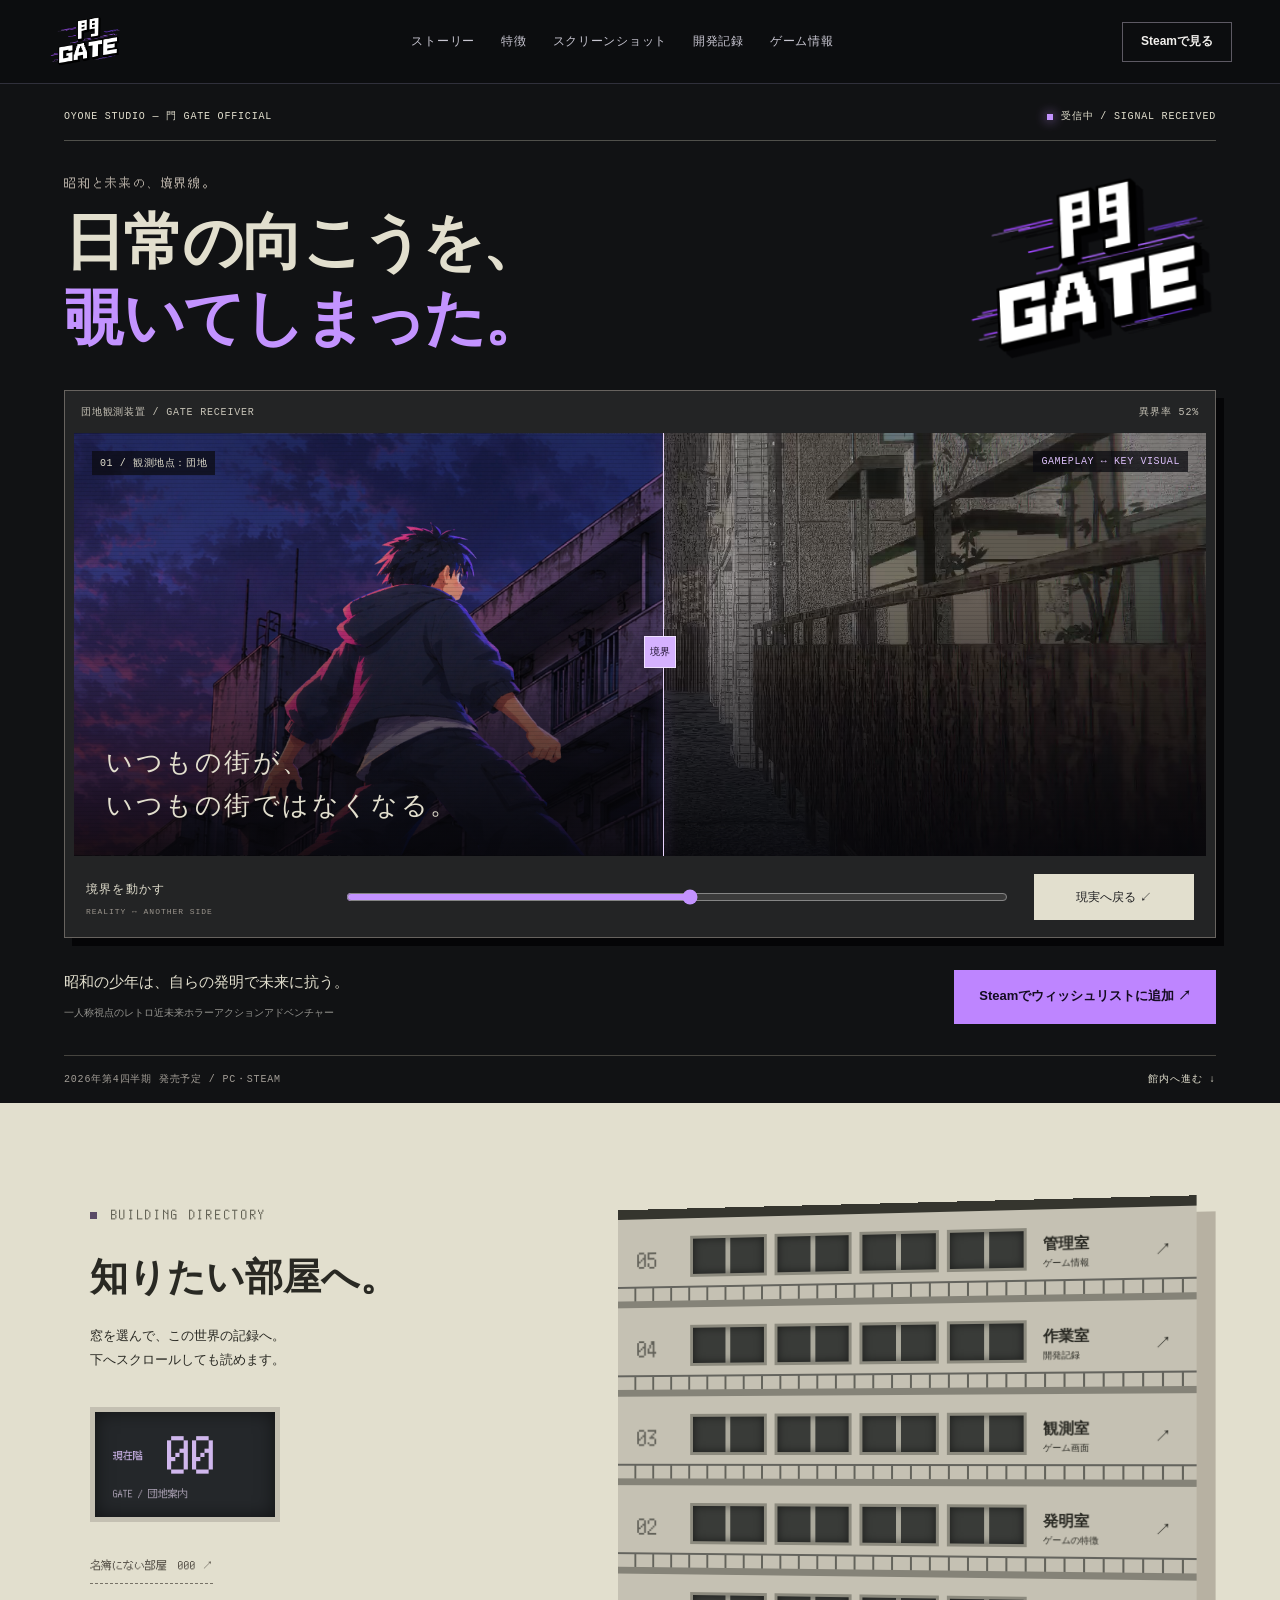
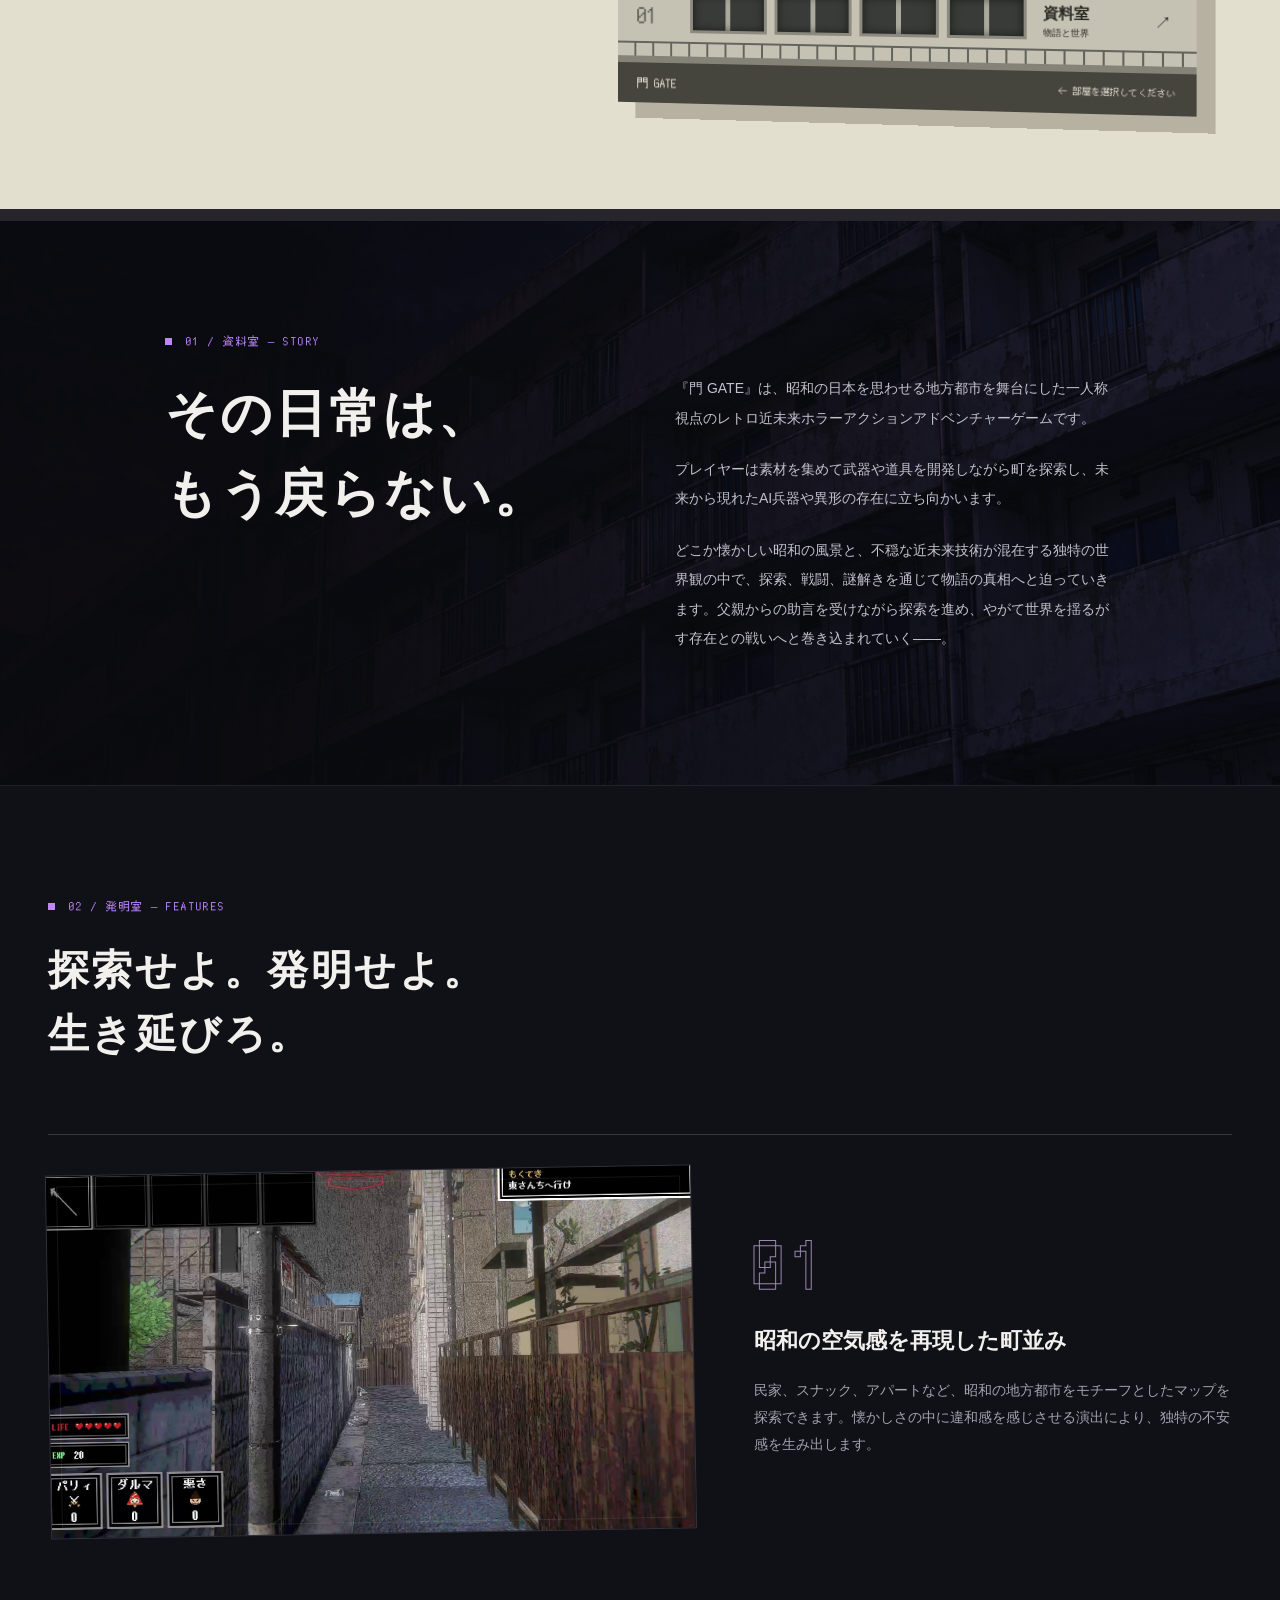
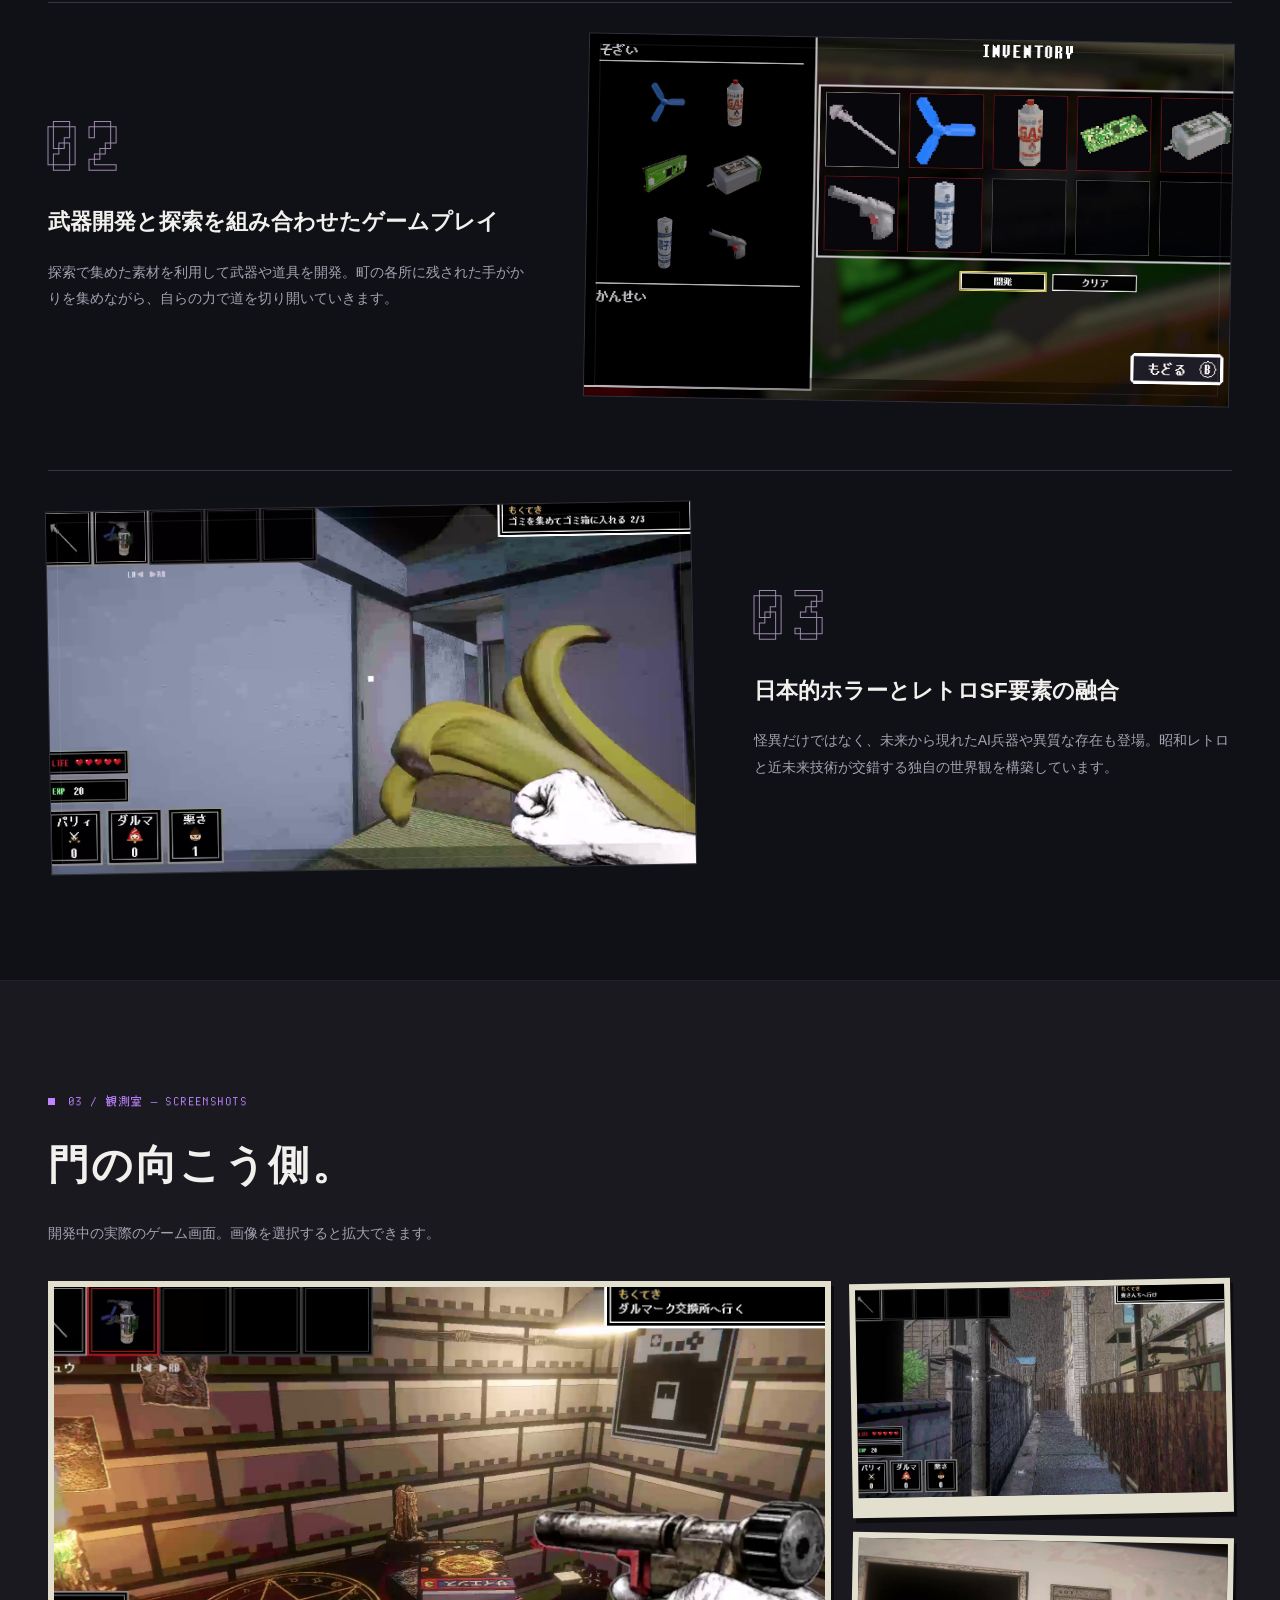
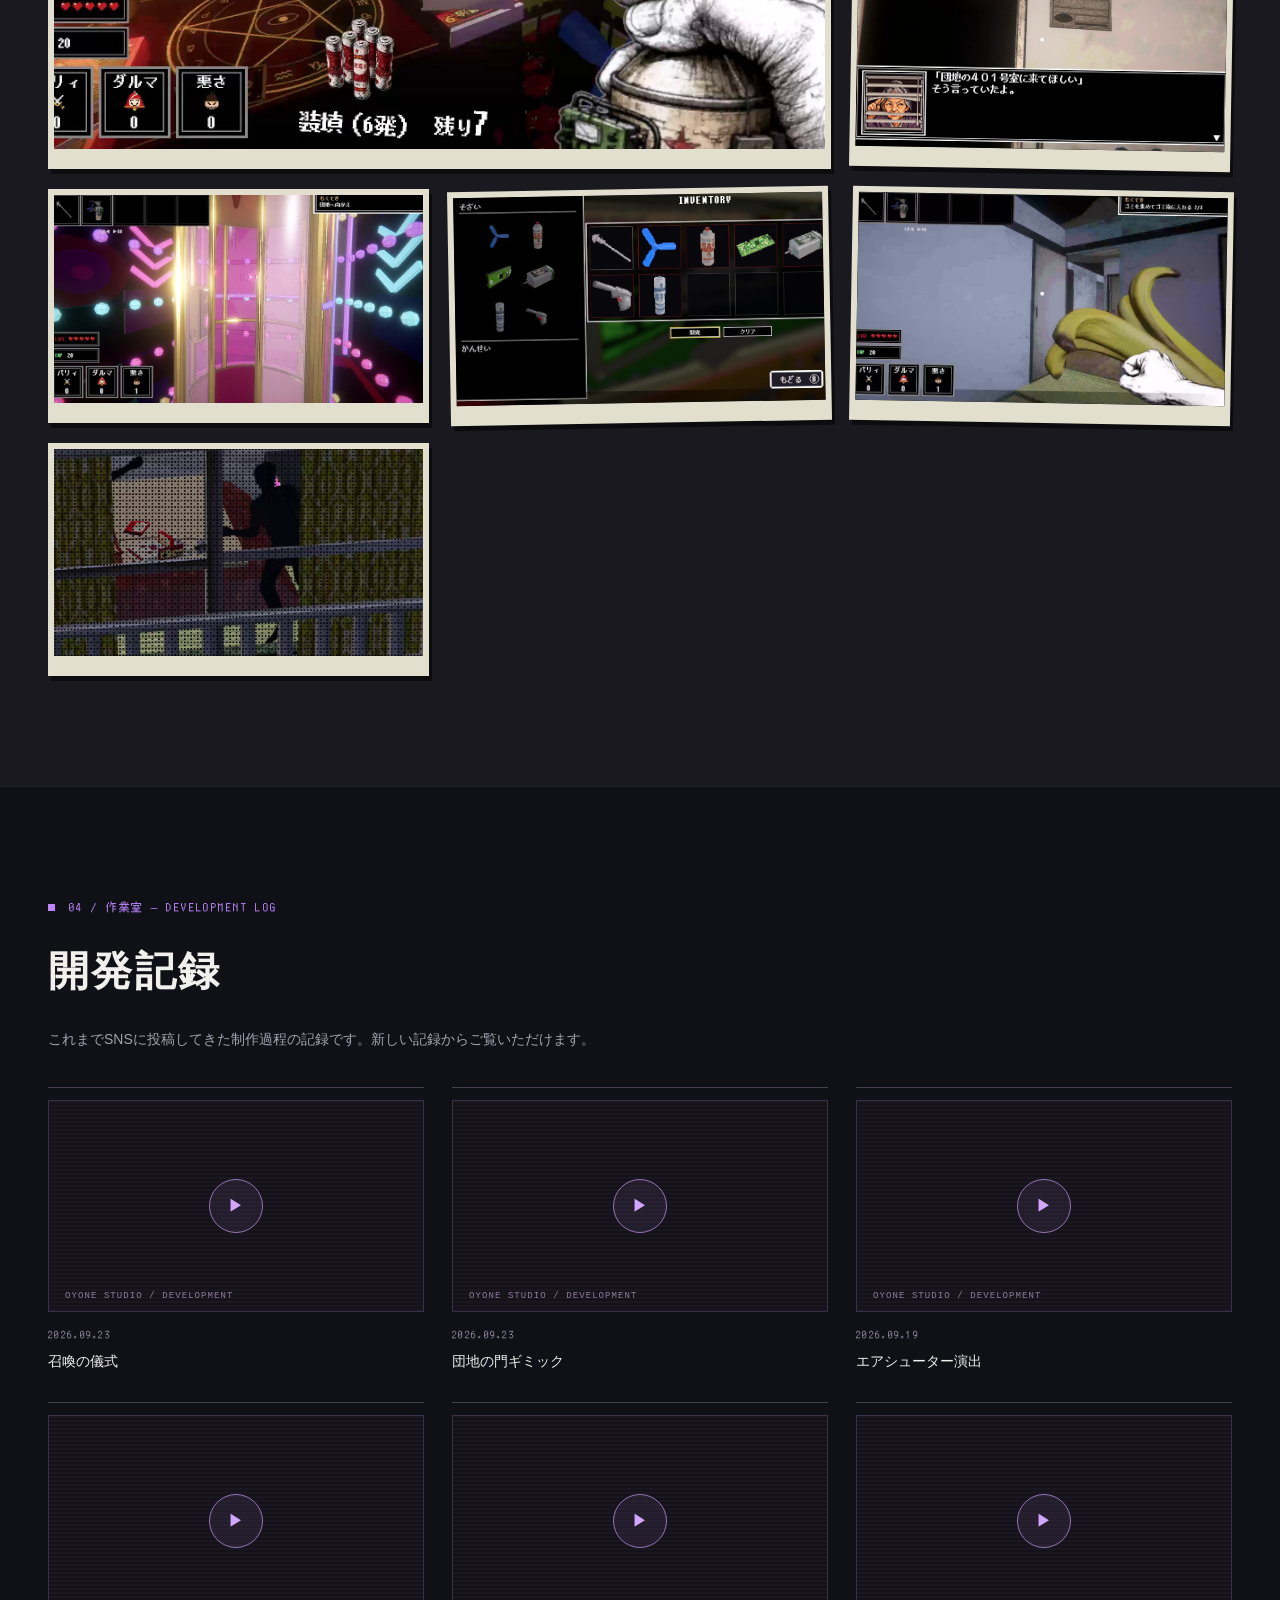
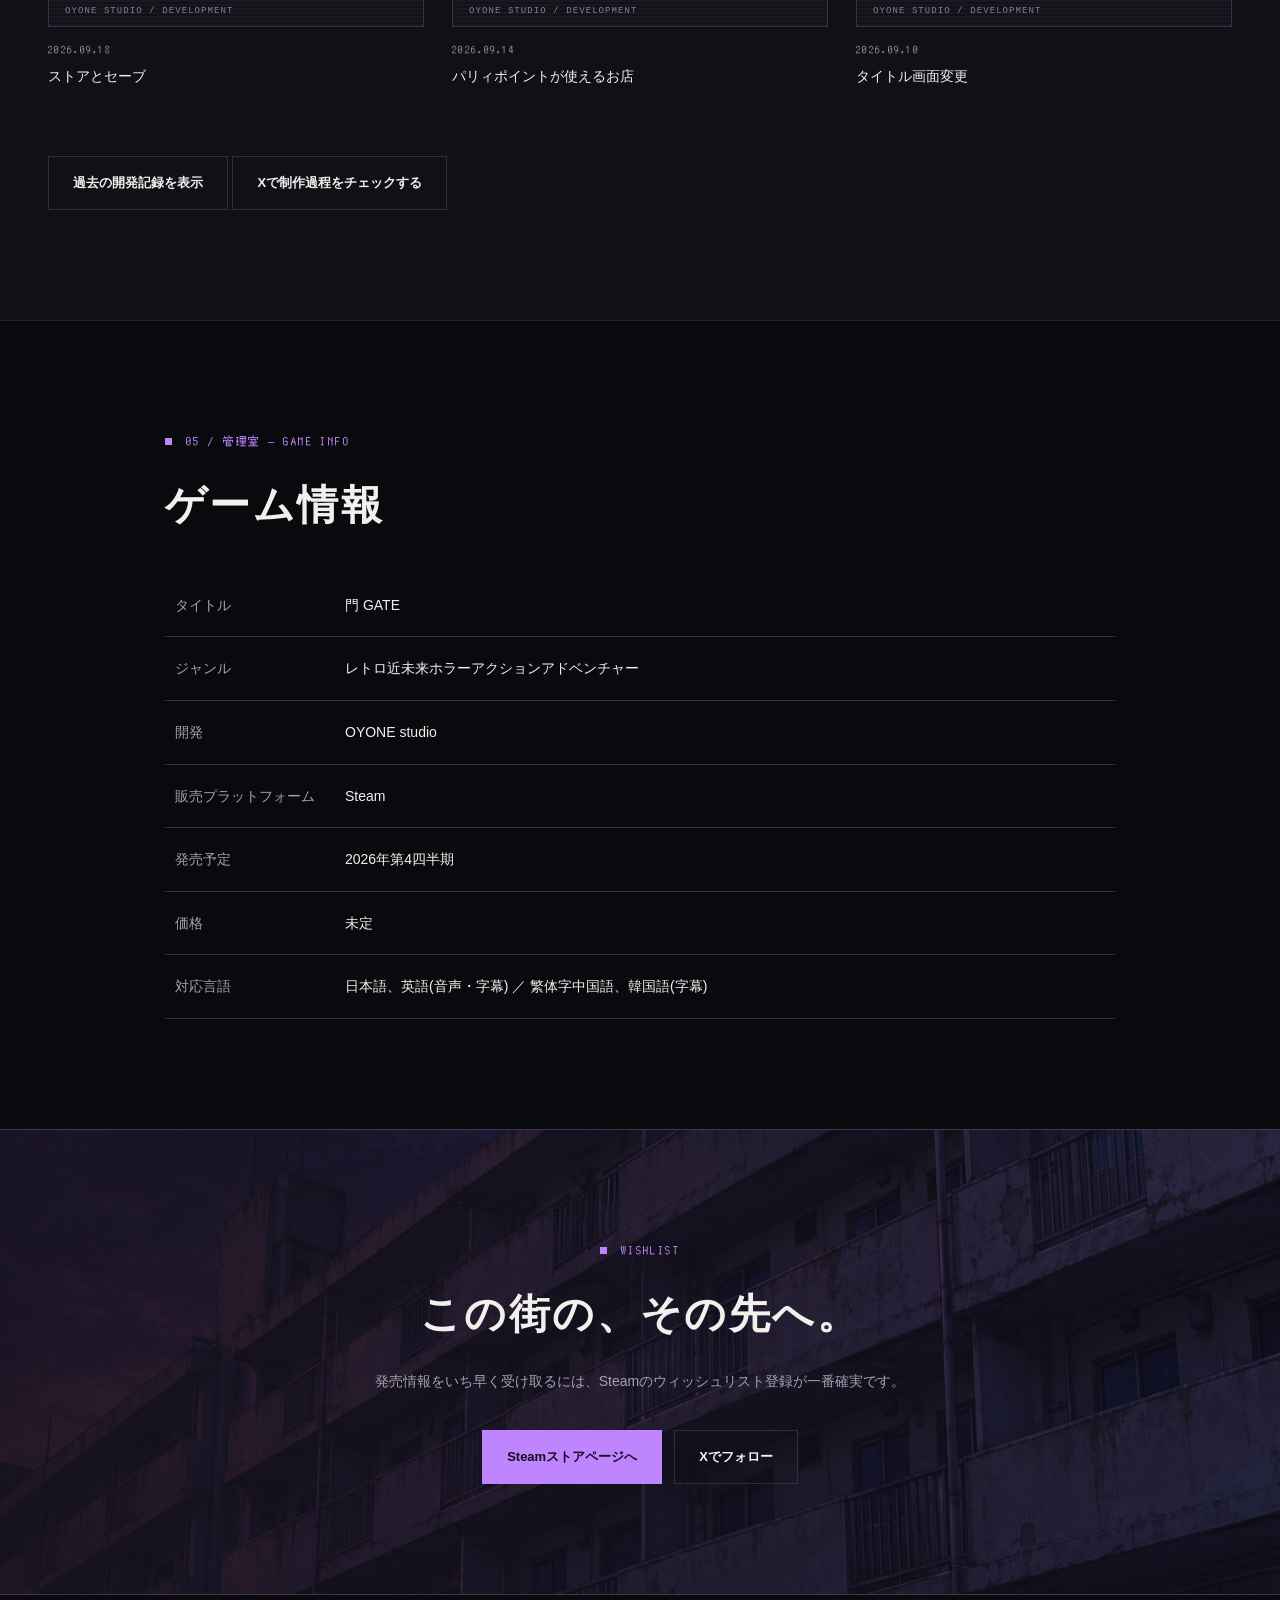
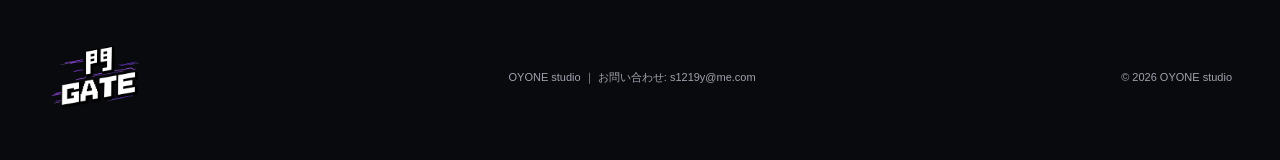
==== commit bcff28df: "Turn Gate website into an interactive apartment observation experience" ====
--- a/index.html
+++ b/index.html
@@ -4,23 +4,24 @@
 <meta charset="UTF-8">
 <meta name="viewport" content="width=device-width, initial-scale=1.0">
 <title>門 GATE | OYONE studio</title>
-<meta name="description" content="『門 GATE』は、昭和の雰囲気が漂う地方都市を舞台に、発明好きの少年が自ら開発した武器で未来のAI兵器に挑む、レトロ近未来ホラーアクションアドベンチャーゲーム。PC(Steam)にて2026年冬発売予定。開発:OYONE studio。">
+<meta name="description" content="『門 GATE』は、昭和の雰囲気が漂う地方都市を舞台に、発明好きの少年が自ら開発した武器で未来のAI兵器に挑む、レトロ近未来ホラーアクションアドベンチャーゲーム。PC(Steam)にて2026年第4四半期発売予定。開発:OYONE studio。">
 <link rel="canonical" href="https://oyonestudio.github.io/gate-website/">
 
 <meta property="og:type" content="website">
 <meta property="og:title" content="門 GATE | OYONE studio">
-<meta property="og:description" content="昭和の雰囲気が漂う地方都市を舞台にしたレトロ近未来ホラーアクションアドベンチャー。PC(Steam)にて2026年冬発売予定。">
+<meta property="og:description" content="昭和の雰囲気が漂う地方都市を舞台にしたレトロ近未来ホラーアクションアドベンチャー。PC(Steam)にて2026年第4四半期発売予定。">
 <meta property="og:url" content="https://oyonestudio.github.io/gate-website/">
 <meta property="og:image" content="https://oyonestudio.github.io/gate-website/assets/brand/hero.jpg">
 <meta property="og:locale" content="ja_JP">
 
 <meta name="twitter:card" content="summary_large_image">
 <meta name="twitter:title" content="門 GATE | OYONE studio">
-<meta name="twitter:description" content="昭和の雰囲気が漂う地方都市を舞台にしたレトロ近未来ホラーアクションアドベンチャー。PC(Steam)にて2026年冬発売予定。">
+<meta name="twitter:description" content="昭和の雰囲気が漂う地方都市を舞台にしたレトロ近未来ホラーアクションアドベンチャー。PC(Steam)にて2026年第4四半期発売予定。">
 <meta name="twitter:image" content="https://oyonestudio.github.io/gate-website/assets/brand/hero.jpg">
 
 <link rel="icon" href="assets/brand/logo.png">
 <link rel="stylesheet" href="style.css">
+<link rel="stylesheet" href="observation.css">
 </head>
 <body>
 <a class="skip-link" href="#story">本文へ移動</a>
@@ -46,21 +47,40 @@
 
 <main>
 
-  <section class="hero" id="top" aria-label="門 GATE">
-    <picture class="hero-art"><source media="(max-width: 700px)" srcset="assets/brand/hero-mobile.jpg"><img src="assets/brand/hero.jpg" alt="昭和の団地に立ち向かう少年と、門 GATEのロゴ" width="1232" height="706" fetchpriority="high"></picture>
-    <div class="hero-inner container">
-      <p class="eyebrow">OYONE STUDIO PRESENTS / 門 GATE</p>
-      <h1 class="title-jp">懐かしい街に、<br>知らない恐怖。</h1>
-      <p class="hero-lead">昭和の少年は、自らの発明で未来に抗う。</p>
-      <div class="hero-actions"><a href="https://store.steampowered.com/app/4718160/_GATE/" target="_blank" rel="noopener" class="btn btn-primary">Steamでウィッシュリストに追加 <span aria-hidden="true">↗</span></a><a href="#screenshots" class="btn btn-ghost">ゲーム画面を見る <span aria-hidden="true">↓</span></a></div>
-    </div>
-    <a class="hero-index" href="#story">SCROLL TO EXPLORE <span aria-hidden="true">↓</span></a>
-  </section>
-  <div class="release-strip"><span>RETRO-FUTURE HORROR</span><span>2026年第4四半期 発売予定</span><span>PC / STEAM</span></div>
+  <section class="observation" id="top" aria-labelledby="observation-title">
+    <div class="obs-topline"><span>OYONE STUDIO — 門 GATE OFFICIAL</span><span class="signal"><i></i> 受信中 / SIGNAL RECEIVED</span></div>
+    <div class="obs-heading"><div><p class="obs-kicker">昭和と未来の、境界線。</p><h1 id="observation-title">日常の向こうを、<br><em>覗いてしまった。</em></h1></div><img class="obs-logo" src="assets/brand/logo.png" alt="門 GATE" width="1052" height="720"></div>
+    <div class="receiver">
+      <div class="receiver-edge"><span>団地観測装置 / GATE RECEIVER</span><span id="signalValue">異界率 00%</span></div>
+      <div class="receiver-screen" id="receiverScreen">
+        <img class="world world-day" src="assets/store/alley.jpg" alt="ゲーム内の昭和の路地" width="1920" height="1080" fetchpriority="high">
+        <div class="world-other" id="otherWorld"><img class="world" src="assets/brand/observation.jpg" alt="紫の空の団地に立つ少年のキービジュアル" width="3840" height="1240"></div>
+        <div class="screen-grid" aria-hidden="true"></div><span class="screen-corner">01 / 観測地点：団地</span><span class="screen-type" id="screenType">GAMEPLAY / 実際のゲーム画面</span>
+        <div class="boundary" id="boundary" aria-hidden="true"><span>境界</span></div>
+        <p class="receiver-caption">いつもの街が、<br><strong>いつもの街ではなくなる。</strong></p>
+      </div>
+      <div class="receiver-controls"><label for="frequency">境界を動かす <span>REALITY ↔ ANOTHER SIDE</span></label><input id="frequency" type="range" min="0" max="100" value="52" aria-label="異界率。右へ動かすとキービジュアルが現れます"><button id="crossBoundary" type="button">異界を覗く ↗</button></div>
+    </div>
+    <div class="obs-bottom"><p>昭和の少年は、自らの発明で未来に抗う。<br><span>一人称視点のレトロ近未来ホラーアクションアドベンチャー</span></p><a href="https://store.steampowered.com/app/4718160/_GATE/" target="_blank" rel="noopener" class="btn btn-primary">Steamでウィッシュリストに追加 ↗</a></div>
+    <div class="obs-footnote"><span>2026年第4四半期 発売予定 / PC・STEAM</span><a href="#directory">館内へ進む ↓</a></div>
+  </section>
+
+  <section class="directory" id="directory" aria-labelledby="directoryTitle">
+    <div class="directory-intro"><p class="section-eyebrow">BUILDING DIRECTORY</p><h2 id="directoryTitle">知りたい部屋へ。</h2><p>窓を選んで、この世界の記録へ。<br>下へスクロールしても読めます。</p><div class="floor-display" aria-live="polite"><span>現在階</span><strong id="floorValue">00</strong><span>GATE / 団地案内</span></div><button class="unlisted" id="unlistedRoom" type="button" aria-haspopup="dialog">名簿にない部屋　000 ↗</button></div>
+    <div class="building" aria-label="館内案内">
+      <a class="building-floor" href="#info" data-floor="05"><span class="floor-number">05</span><span class="windows"><i></i><i></i><i></i><i></i></span><span class="room-name">管理室<small>ゲーム情報</small></span><span>↗</span></a>
+      <a class="building-floor" href="#devlog" data-floor="04"><span class="floor-number">04</span><span class="windows"><i></i><i></i><i></i><i></i></span><span class="room-name">作業室<small>開発記録</small></span><span>↗</span></a>
+      <a class="building-floor" href="#screenshots" data-floor="03"><span class="floor-number">03</span><span class="windows"><i></i><i></i><i></i><i></i></span><span class="room-name">観測室<small>ゲーム画面</small></span><span>↗</span></a>
+      <a class="building-floor" href="#features" data-floor="02"><span class="floor-number">02</span><span class="windows"><i></i><i></i><i></i><i></i></span><span class="room-name">発明室<small>ゲームの特徴</small></span><span>↗</span></a>
+      <a class="building-floor" href="#story" data-floor="01"><span class="floor-number">01</span><span class="windows"><i></i><i></i><i></i><i></i></span><span class="room-name">資料室<small>物語と世界</small></span><span>↗</span></a>
+      <div class="building-base">門 GATE <span>← 部屋を選択してください</span></div>
+    </div>
+  </section>
+  <dialog class="secret-room" id="secretRoom" aria-labelledby="secretTitle"><button class="secret-close" autofocus aria-label="部屋を出る">×</button><p class="section-eyebrow">ROOM 000 / 非掲載</p><h2 id="secretTitle">ここには、<br>誰もいないはずだった。</h2><p>見つけてしまいましたね。</p><p class="secret-note">これは、このサイトだけの小さな隠し部屋。<br>ゲームの世界は、さらにその先へ。</p><a class="btn btn-primary" href="https://store.steampowered.com/app/4718160/_GATE/" target="_blank" rel="noopener">Steamで門 GATEを見る ↗</a><button class="btn btn-outline" id="shareRoom">この部屋の入口をコピー</button><p id="shareStatus" role="status"></p></dialog>
 
   <section class="section" id="story">
     <div class="container container-narrow">
-      <p class="section-eyebrow">STORY</p>
+      <p class="section-eyebrow">01 / 資料室 — STORY</p>
       <h2 class="section-title">その日常は、<br>もう戻らない。</h2>
       <p class="story-text">
         『門 GATE』は、昭和の日本を思わせる地方都市を舞台にした一人称視点のレトロ近未来ホラーアクションアドベンチャーゲームです。
@@ -76,7 +96,7 @@
 
   <section class="section section-alt" id="features">
     <div class="container">
-      <p class="section-eyebrow">FEATURES</p>
+      <p class="section-eyebrow">02 / 発明室 — FEATURES</p>
       <h2 class="section-title">探索せよ。発明せよ。<br>生き延びろ。</h2>
       <div class="feature-row">
         <div class="feature-media">
@@ -113,7 +133,7 @@
 
   <section class="section" id="screenshots">
     <div class="container">
-      <p class="section-eyebrow">SCREENSHOTS</p>
+      <p class="section-eyebrow">03 / 観測室 — SCREENSHOTS</p>
       <h2 class="section-title">門の向こう側。</h2>
       <p class="section-lead">開発中の実際のゲーム画面。画像を選択すると拡大できます。</p>
       <div class="shot-grid shot-grid-wide">
@@ -130,7 +150,7 @@
 
   <section class="section section-alt" id="devlog">
     <div class="container">
-      <p class="section-eyebrow">DEVELOPMENT LOG</p>
+      <p class="section-eyebrow">04 / 作業室 — DEVELOPMENT LOG</p>
       <h2 class="section-title">開発記録</h2>
       <p class="section-lead">これまでSNSに投稿してきた制作過程の記録です。新しい記録からご覧いただけます。</p>
       <div class="devlog-grid" id="devlogGrid"></div>
@@ -141,7 +161,7 @@
 
   <section class="section" id="info">
     <div class="container container-narrow">
-      <p class="section-eyebrow">GAME INFO</p>
+      <p class="section-eyebrow">05 / 管理室 — GAME INFO</p>
       <h2 class="section-title">ゲーム情報</h2>
       <table class="info-table">
         <tr><th>タイトル</th><td>門 GATE</td></tr>
@@ -182,5 +202,6 @@
 <dialog class="lightbox" id="lightbox" aria-label="スクリーンショット拡大"><button class="lightbox-close" aria-label="画像を閉じる" autofocus>×</button><img alt="" id="lightboxImg"></dialog>
 
 <script src="script.js"></script>
+<script src="observation.js"></script>
 </body>
 </html>
--- a/observation.css
+++ b/observation.css
@@ -0,0 +1,8 @@
+:root{--paper:#e2dfce;--violet:#c393ff}
+.header{position:relative;background:#0c0d0f}.header-cta{border-color:#5d5963}.observation{padding:25px 5vw 0;background:#111214;color:var(--paper);overflow:hidden}.obs-topline,.obs-footnote,.receiver-edge{display:flex;justify-content:space-between;gap:20px;font:10px/1.5 monospace;letter-spacing:.08em}.obs-topline{padding-bottom:16px;border-bottom:1px solid #50504b}.signal{display:flex;align-items:center;gap:8px}.signal i{width:6px;height:6px;background:#c393ff;box-shadow:0 0 12px #c393ff}.obs-heading{display:flex;align-items:center;justify-content:space-between;padding:35px 0;gap:40px}.obs-kicker{font:12px Pixel,monospace;letter-spacing:.15em;color:#aba49c;margin:0 0 15px}.obs-heading h1{font-size:clamp(34px,4.8vw,76px);font-weight:900;line-height:1.23;letter-spacing:-.03em;margin:0}.obs-heading em{font-style:normal;color:var(--violet)}.obs-logo{width:clamp(130px,20vw,295px);height:auto;filter:drop-shadow(7px 7px 0 #060608);transform:rotate(-3deg)}.receiver{border:1px solid #67635f;padding:9px;background:#232425;box-shadow:8px 8px 0 #050507}.receiver-edge{padding:5px 7px 13px;color:#c7c3b7}.receiver-screen{position:relative;height:clamp(300px,33vw,515px);overflow:hidden;isolation:isolate;background:#17181c}.world{position:absolute;inset:0;width:100%;height:100%;object-fit:cover}.world-day{object-position:center 55%;filter:brightness(.67) saturate(.65)}.world-other{position:absolute;inset:0;clip-path:inset(0 100% 0 0);will-change:clip-path}.world-other .world{object-position:center;filter:brightness(.85)}.screen-grid{position:absolute;inset:0;pointer-events:none;background:linear-gradient(0deg,#06060ae6,transparent 65%),repeating-linear-gradient(0deg,#00000018 0 1px,transparent 1px 4px)}.screen-corner,.screen-type{position:absolute;top:18px;font:10px monospace;letter-spacing:.06em;padding:5px 8px;background:#0b0c11bd}.screen-corner{left:18px}.screen-type{right:18px;color:#dbbef9}.boundary{position:absolute;inset:0 auto 0 0;width:1px;background:#ead5ff;box-shadow:0 0 14px #c393ff;pointer-events:none}.boundary span{position:absolute;top:48%;left:-19px;background:#d5b1ff;color:#1c102d;padding:8px 5px;font:10px monospace;white-space:nowrap;border:1px solid #eee0ff}.receiver-caption{position:absolute;bottom:28px;left:32px;margin:0;font-size:clamp(16px,2vw,28px);line-height:1.7;letter-spacing:.1em;pointer-events:none}.receiver-caption strong{font-weight:400}.receiver-controls{display:grid;grid-template-columns:230px 1fr 160px;gap:28px;align-items:center;padding:18px 12px 8px}.receiver-controls label{font-size:12px;letter-spacing:.1em}.receiver-controls label span{display:block;font:8px monospace;color:#9a948c;letter-spacing:.12em;margin-top:6px}#frequency{width:100%;accent-color:#c393ff;cursor:ew-resize;height:36px}#crossBoundary{background:var(--paper);border:0;color:#202022;padding:12px 10px;font-size:12px}#crossBoundary:hover{background:#d3b4ff}.obs-bottom{display:flex;justify-content:space-between;align-items:center;gap:26px;padding:30px 0}.obs-bottom p{font-size:15px;margin:0}.obs-bottom p span{font-size:10px;color:#969590}.obs-bottom .btn{white-space:nowrap}.obs-footnote{padding:16px 0;border-top:1px solid #46443f;color:#a29d96}.obs-footnote a{color:var(--paper)}
+.directory{background:var(--paper);color:#292923;padding:100px 7vw;display:grid;grid-template-columns:1fr 1.4fr;gap:8vw;border-bottom:12px solid #27252c}.directory .section-eyebrow{color:#656457}.directory .section-eyebrow:before{background:#5a4b67}.directory h2{font-size:clamp(29px,3vw,46px);line-height:1.4;margin:0 0 20px}.directory-intro>p{font-size:13px}.floor-display{background:#24272a;color:#d0b7ed;width:190px;padding:18px;display:flex;flex-wrap:wrap;align-items:center;gap:8px 24px;margin-top:34px;box-shadow:inset 0 0 18px #0008;border:5px solid #c4c0b2}.floor-display strong{font:50px Pixel,monospace;line-height:1}.floor-display span{font:10px Pixel,monospace}.floor-display span:last-child{width:100%;color:#a59cae}.unlisted{background:none;border:0;border-bottom:1px dashed #777267;padding:10px 0;margin-top:26px;font:11px Pixel,monospace;color:#565148}.unlisted:hover{color:#804fa5}.building{align-self:center;transform:perspective(1200px) rotateY(-7deg);border-top:10px solid #35352e;box-shadow:18px 16px 0 #b7b1a2}.building-floor{display:grid;grid-template-columns:40px 1fr 92px 20px;gap:16px;align-items:center;background:#c5c1b3;padding:18px 20px;border-bottom:7px solid #858378;transition:background .2s;position:relative}.building-floor:after{content:'';position:absolute;bottom:0;left:0;right:0;height:13px;border-top:2px solid #64645e;background:repeating-linear-gradient(90deg,transparent 0 17px,#63635b 17px 19px);pointer-events:none}.building-floor:hover,.building-floor:focus-visible{background:#aaa0b7}.floor-number{font:22px Pixel,monospace;color:#626159}.windows{display:flex;gap:8px;padding-bottom:6px}.windows i{display:block;flex:1;height:42px;background:linear-gradient(90deg,#393b38 46%,#aba99c 46% 53%,#393b38 53%);border:3px solid #8c8a7e;box-shadow:inset 0 0 10px #0008}.building-floor:hover .windows i,.building-floor:focus-visible .windows i{background:linear-gradient(90deg,#cba9ff 46%,#898292 46% 53%,#cba9ff 53%);box-shadow:0 0 18px #b992e97a}.room-name{font-size:15px;font-weight:700;line-height:1.3}.room-name small{display:block;font-size:9px;margin-top:4px;font-weight:400}.building-base{background:#45443d;color:#e1dccd;padding:14px 20px;font:12px Pixel,monospace;display:flex;justify-content:space-between}.building-base span{font-size:9px}
+.section-eyebrow{font-size:11px}#story .section-title{font-size:clamp(29px,4vw,58px)}.feature-num{font-size:65px;-webkit-text-stroke:1px #9c88ad;color:transparent}.feature-row{border-top:1px solid #39343e;padding-top:35px}.feature-media{transform:rotate(-1deg)}.feature-row-reverse .feature-media{transform:rotate(1deg)}#screenshots{background:#1a1920}.shot-grid{gap:20px}.shot-button{border:6px solid #e2dfce;border-bottom-width:20px;box-shadow:3px 5px 0 #0008}.shot-button:nth-child(3n){transform:rotate(1deg)}.shot-button:nth-child(3n+2){transform:rotate(-1deg)}.devlog-card{border-top:1px solid #45404c;padding-top:12px}.devlog-player{background:repeating-linear-gradient(0deg,#19171f 0 2px,#141218 2px 4px)}.btn-outline{background:transparent}
+.secret-room{background:#131016;color:#e6dff0;border:1px solid #b087d6;width:min(600px,92vw);padding:48px 36px;box-shadow:0 0 100px #5f35723b}.secret-room::backdrop{background:#030207ed;backdrop-filter:blur(12px)}.secret-room h2{font-size:clamp(24px,4vw,38px);line-height:1.6}.secret-room .btn{margin:12px 8px 0 0;font-size:11px}.secret-note{font-size:12px;color:#b0a1be}.secret-close{position:absolute;right:9px;top:4px;background:none;border:0;font-size:28px;width:44px;height:44px}#shareStatus{font-size:11px;color:#c393ff;overflow-wrap:anywhere}
+@media(max-width:900px){.receiver-controls{grid-template-columns:170px 1fr 130px;gap:14px}.directory{gap:35px;padding:65px 5vw}.building-floor{gap:10px;padding:16px 12px;grid-template-columns:27px 1fr 78px 16px}.windows{gap:4px}.windows i{height:35px}.obs-bottom{align-items:start}.obs-bottom p{font-size:12px}.obs-bottom .btn{font-size:11px}}
+@media(max-width:700px){.observation{padding:20px 20px 0}.obs-topline{font-size:8px;letter-spacing:0}.obs-topline .signal{font-size:8px}.obs-heading{gap:12px;padding:28px 0}.obs-heading h1{font-size:29px}.obs-kicker{font-size:9px}.obs-logo{width:100px;max-width:27%}.receiver{padding:5px;box-shadow:5px 5px 0 #050507}.receiver-edge{font-size:8px;padding:5px 4px 9px;gap:8px}.receiver-screen{height:320px}.world-other .world{object-position:37% center}.screen-corner{top:10px;left:8px;font-size:8px}.screen-type{top:auto;bottom:10px;right:8px;font-size:7px}.receiver-caption{font-size:15px;left:15px;bottom:45px}.receiver-controls{grid-template-columns:1fr 110px;padding:12px 6px 7px;gap:6px 12px}.receiver-controls label{grid-column:1/-1;font-size:10px;display:flex;justify-content:space-between}.receiver-controls label span{font-size:7px;margin:0}#crossBoundary{font-size:10px;padding:10px 6px}.obs-bottom{flex-direction:column;gap:18px;padding:24px 0}.obs-bottom .btn{width:100%;white-space:normal}.obs-footnote{font-size:8px}.directory{display:block;padding:55px 24px 65px}.directory-intro{position:relative}.directory h2{font-size:30px}.directory-intro>p{font-size:11px}.floor-display{position:absolute;right:0;top:80px;width:96px;padding:9px;gap:4px}.floor-display strong{font-size:34px}.floor-display span{font-size:8px}.floor-display span:last-child{display:none}.unlisted{margin:14px 0 30px}.building{transform:none;box-shadow:8px 8px 0 #b7b1a2}.building-floor{grid-template-columns:26px 1fr 78px 13px;padding:17px 12px;gap:10px}.windows i{height:35px}.windows i:last-child{display:none}.room-name{font-size:13px}.building-base{font-size:10px;padding:12px}.building-base span{font-size:8px}.feature-num{font-size:40px}.shot-grid{gap:12px}.shot-button{border-width:3px;border-bottom-width:12px}.secret-room{padding:42px 24px}.secret-room .btn{width:100%}}
+@media(prefers-reduced-motion:reduce){.world-other{will-change:auto}.building{transform:none}}
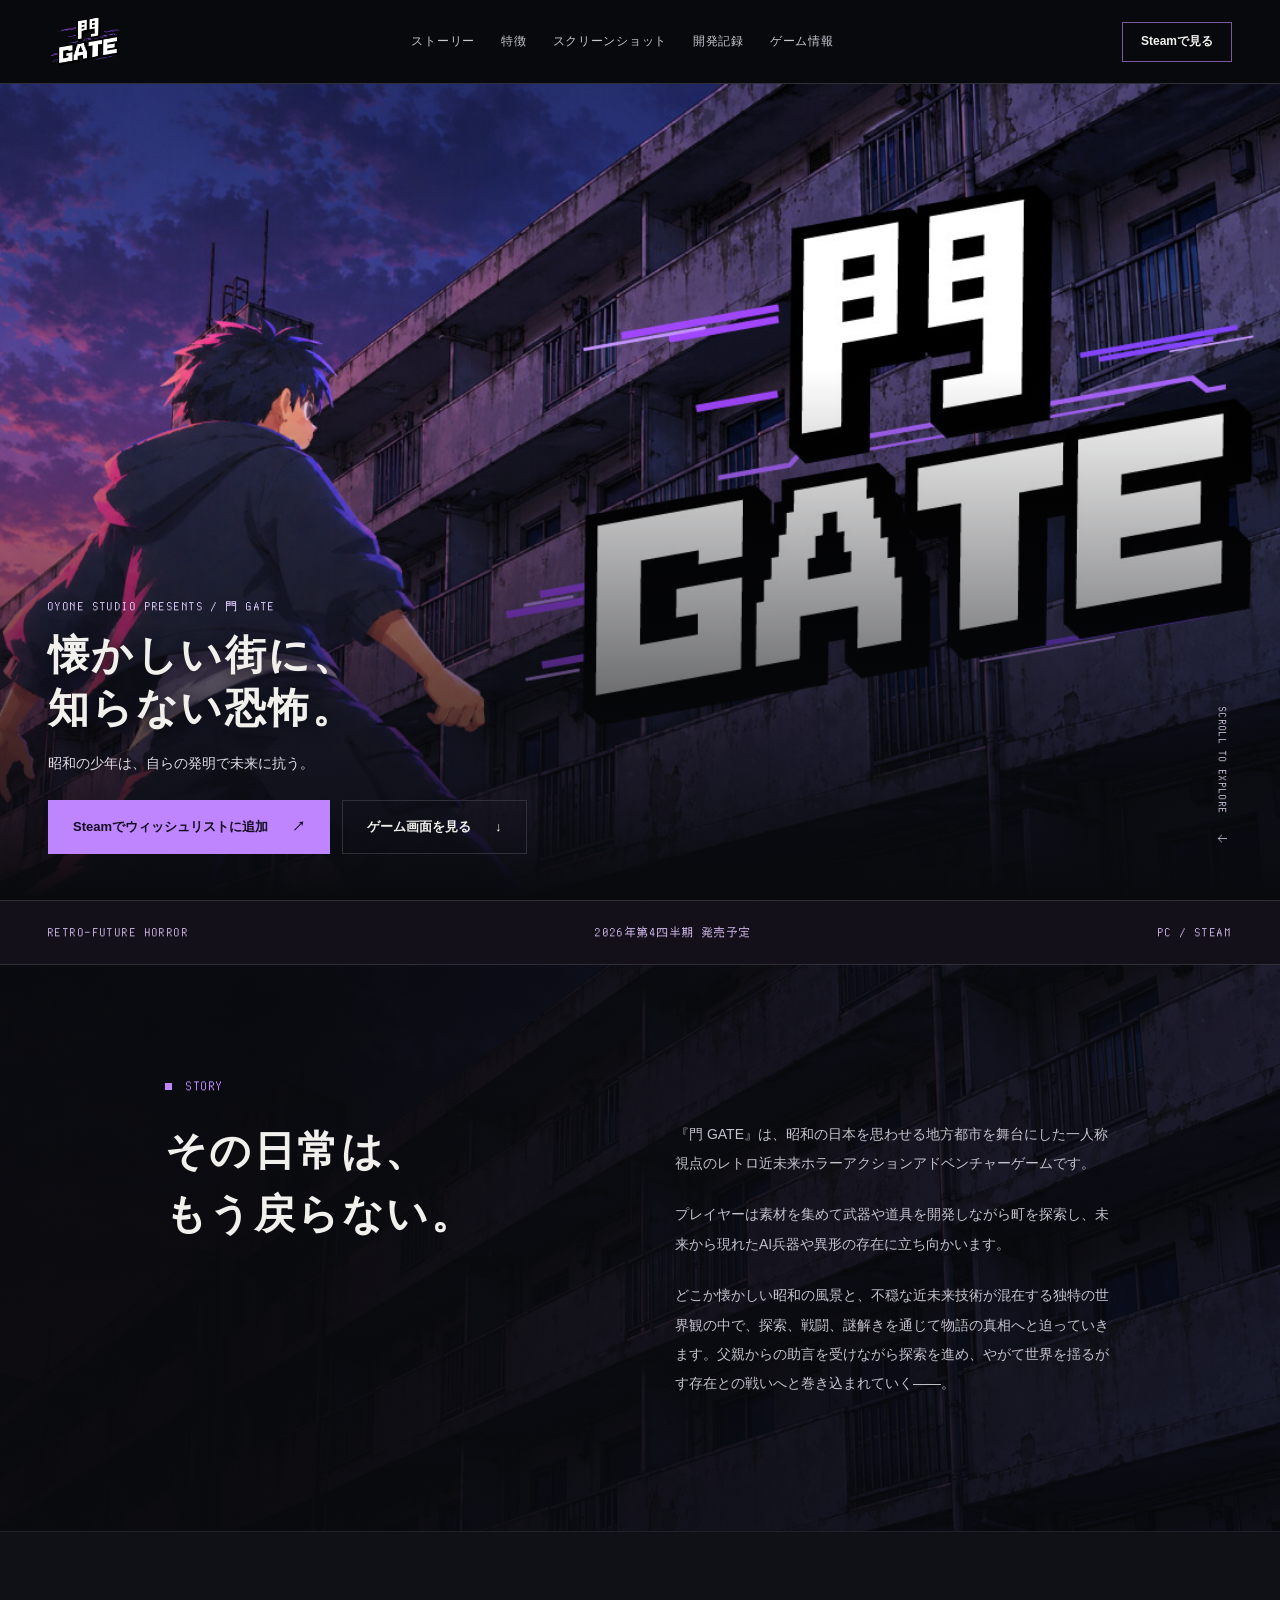
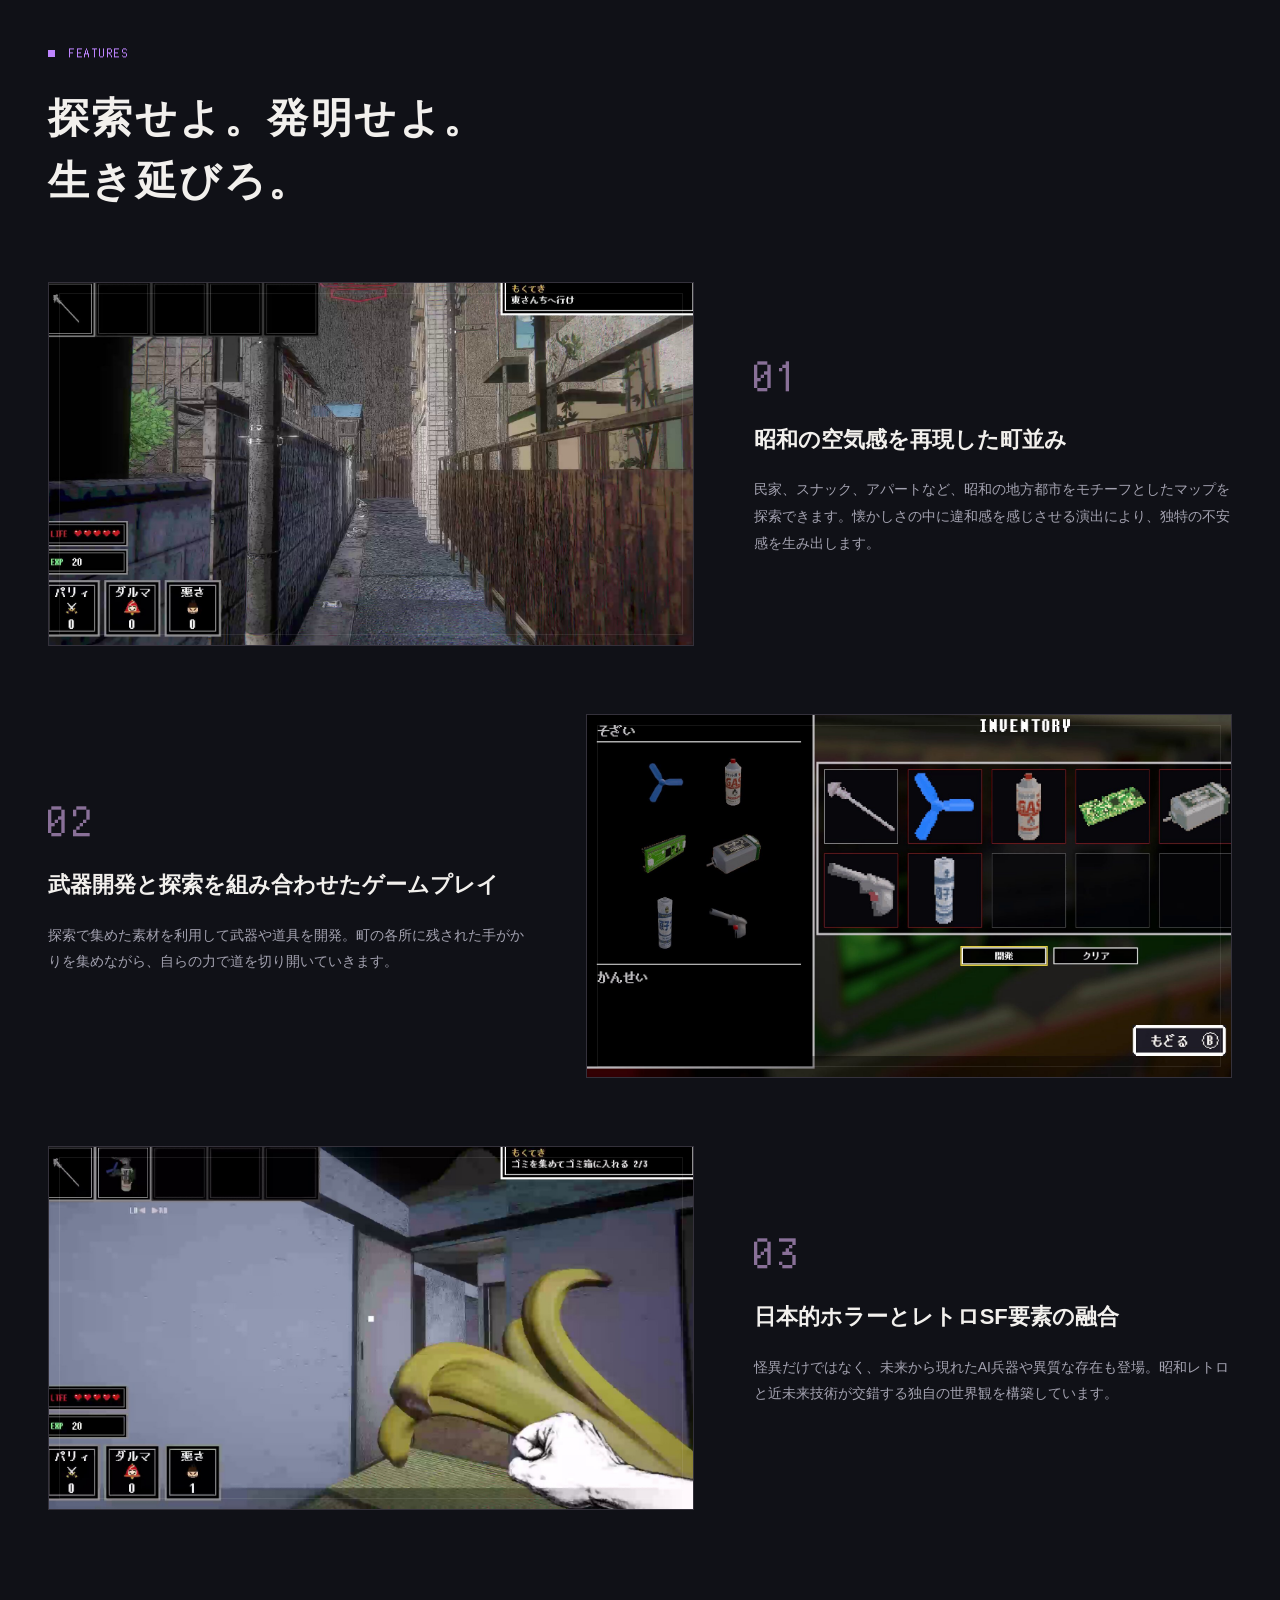
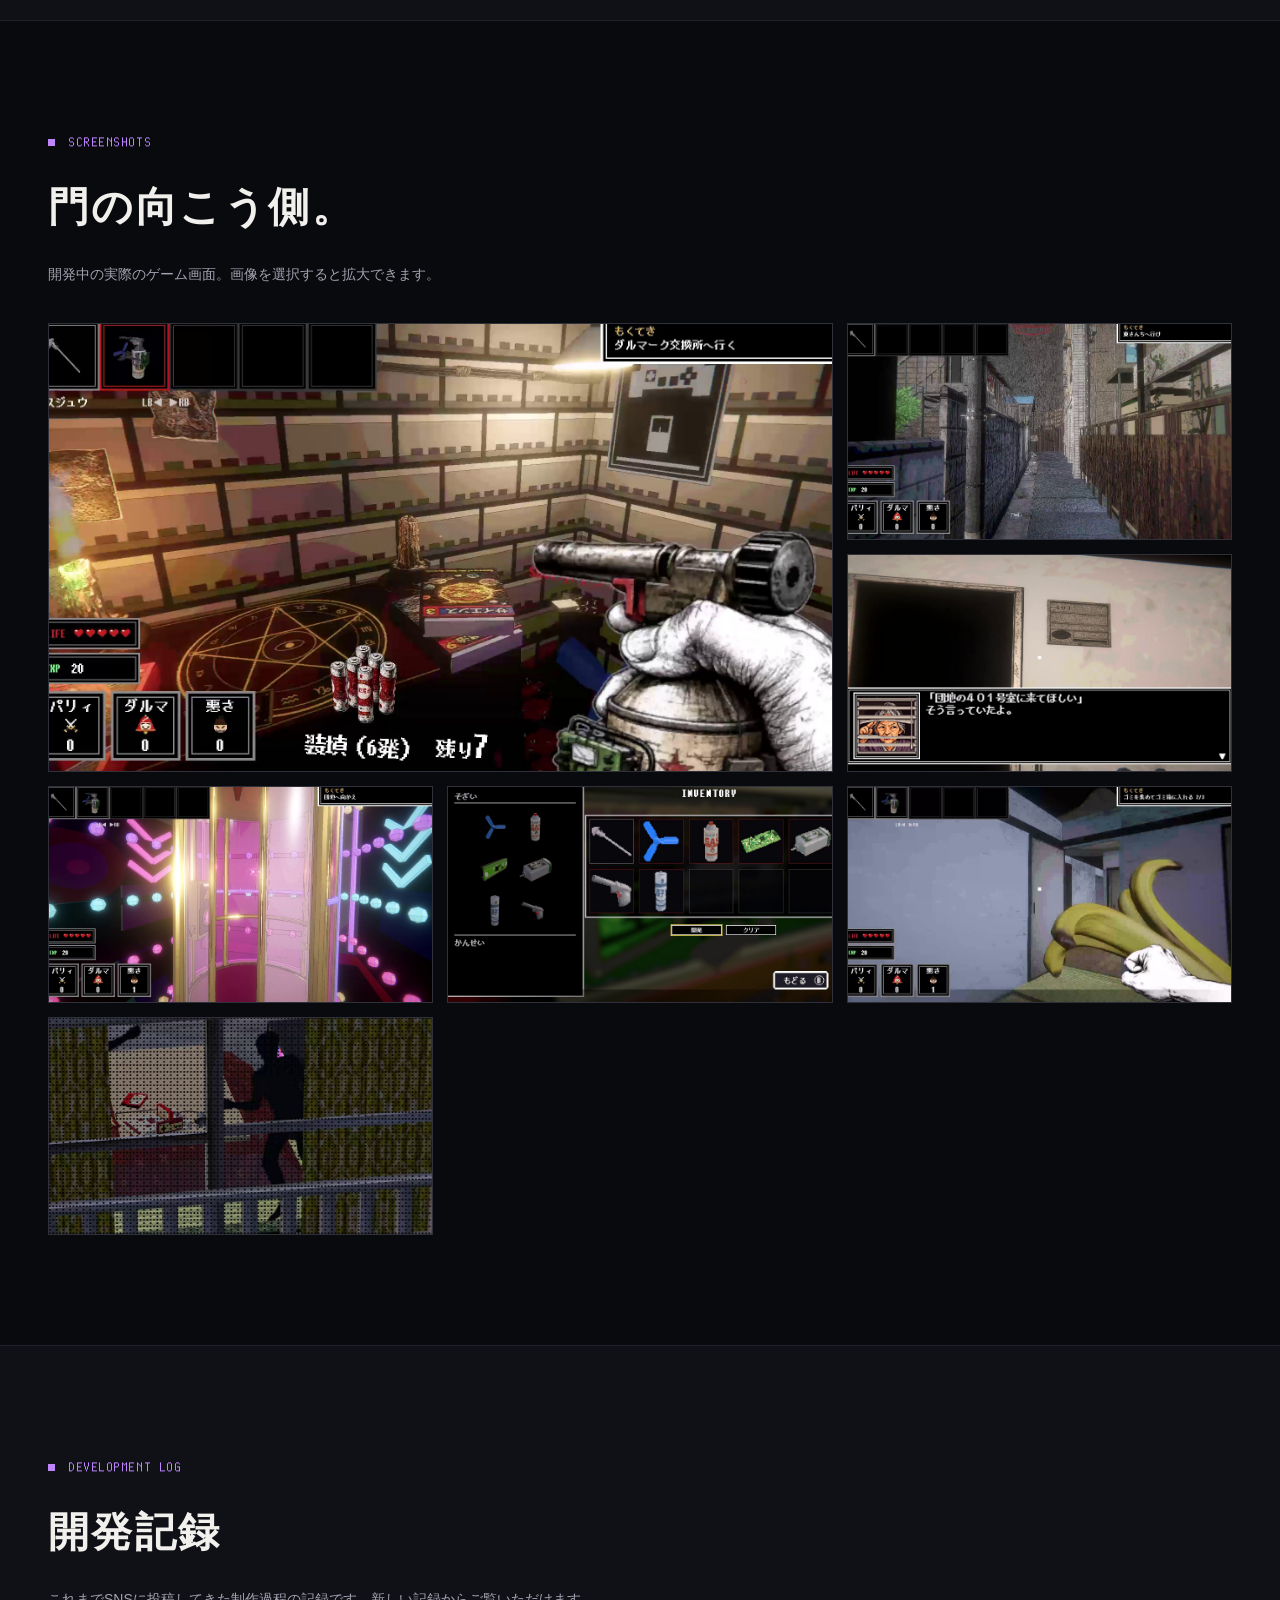
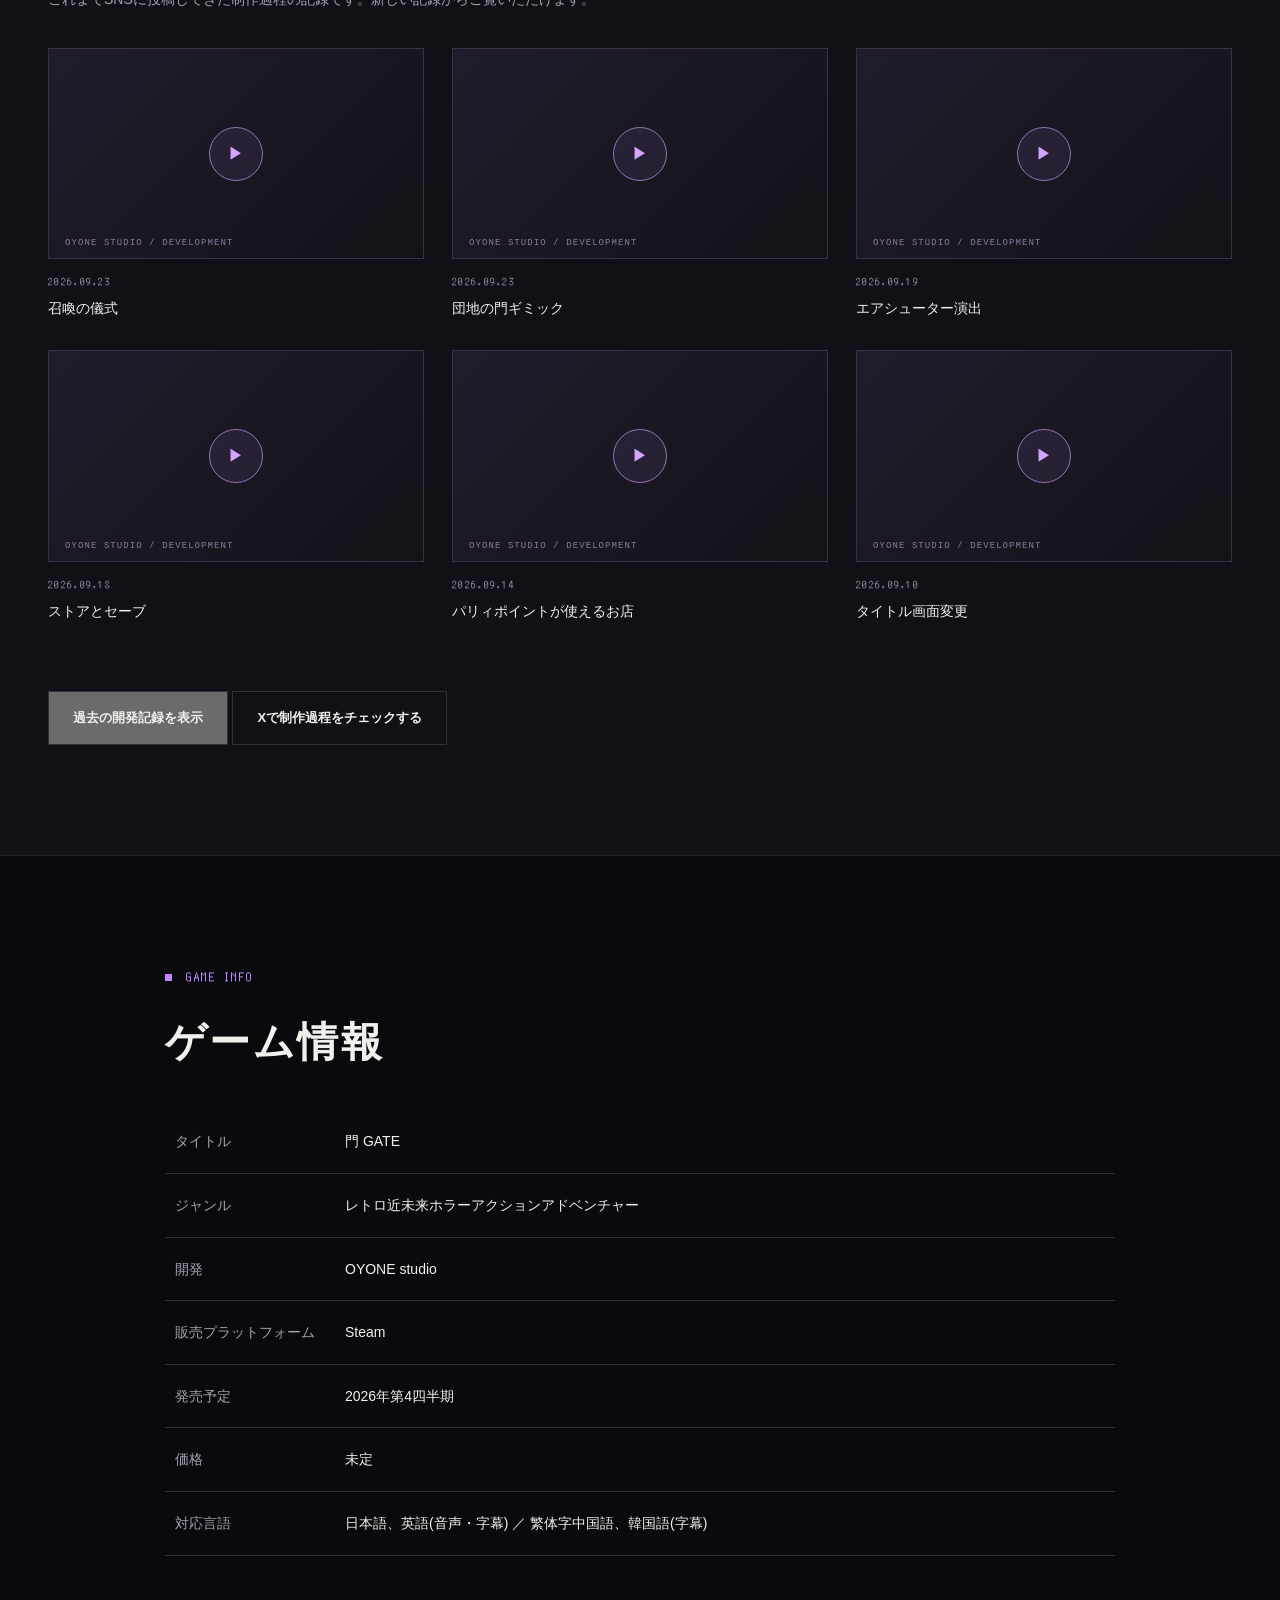
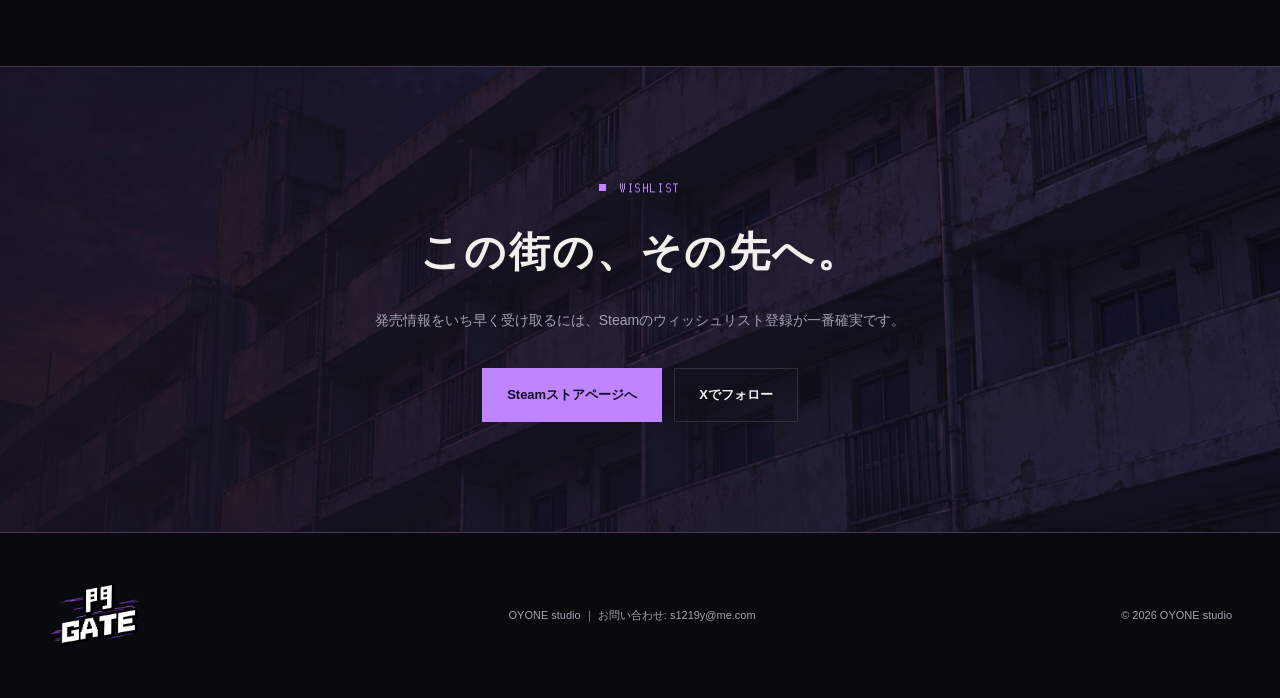
==== commit dae65135: "Revert "Turn Gate website into an interactive apartment observation experience" This reverts commit " ====
--- a/index.html
+++ b/index.html
@@ -4,24 +4,23 @@
 <meta charset="UTF-8">
 <meta name="viewport" content="width=device-width, initial-scale=1.0">
 <title>門 GATE | OYONE studio</title>
-<meta name="description" content="『門 GATE』は、昭和の雰囲気が漂う地方都市を舞台に、発明好きの少年が自ら開発した武器で未来のAI兵器に挑む、レトロ近未来ホラーアクションアドベンチャーゲーム。PC(Steam)にて2026年第4四半期発売予定。開発:OYONE studio。">
+<meta name="description" content="『門 GATE』は、昭和の雰囲気が漂う地方都市を舞台に、発明好きの少年が自ら開発した武器で未来のAI兵器に挑む、レトロ近未来ホラーアクションアドベンチャーゲーム。PC(Steam)にて2026年冬発売予定。開発:OYONE studio。">
 <link rel="canonical" href="https://oyonestudio.github.io/gate-website/">
 
 <meta property="og:type" content="website">
 <meta property="og:title" content="門 GATE | OYONE studio">
-<meta property="og:description" content="昭和の雰囲気が漂う地方都市を舞台にしたレトロ近未来ホラーアクションアドベンチャー。PC(Steam)にて2026年第4四半期発売予定。">
+<meta property="og:description" content="昭和の雰囲気が漂う地方都市を舞台にしたレトロ近未来ホラーアクションアドベンチャー。PC(Steam)にて2026年冬発売予定。">
 <meta property="og:url" content="https://oyonestudio.github.io/gate-website/">
 <meta property="og:image" content="https://oyonestudio.github.io/gate-website/assets/brand/hero.jpg">
 <meta property="og:locale" content="ja_JP">
 
 <meta name="twitter:card" content="summary_large_image">
 <meta name="twitter:title" content="門 GATE | OYONE studio">
-<meta name="twitter:description" content="昭和の雰囲気が漂う地方都市を舞台にしたレトロ近未来ホラーアクションアドベンチャー。PC(Steam)にて2026年第4四半期発売予定。">
+<meta name="twitter:description" content="昭和の雰囲気が漂う地方都市を舞台にしたレトロ近未来ホラーアクションアドベンチャー。PC(Steam)にて2026年冬発売予定。">
 <meta name="twitter:image" content="https://oyonestudio.github.io/gate-website/assets/brand/hero.jpg">
 
 <link rel="icon" href="assets/brand/logo.png">
 <link rel="stylesheet" href="style.css">
-<link rel="stylesheet" href="observation.css">
 </head>
 <body>
 <a class="skip-link" href="#story">本文へ移動</a>
@@ -47,40 +46,21 @@
 
 <main>
 
-  <section class="observation" id="top" aria-labelledby="observation-title">
-    <div class="obs-topline"><span>OYONE STUDIO — 門 GATE OFFICIAL</span><span class="signal"><i></i> 受信中 / SIGNAL RECEIVED</span></div>
-    <div class="obs-heading"><div><p class="obs-kicker">昭和と未来の、境界線。</p><h1 id="observation-title">日常の向こうを、<br><em>覗いてしまった。</em></h1></div><img class="obs-logo" src="assets/brand/logo.png" alt="門 GATE" width="1052" height="720"></div>
-    <div class="receiver">
-      <div class="receiver-edge"><span>団地観測装置 / GATE RECEIVER</span><span id="signalValue">異界率 00%</span></div>
-      <div class="receiver-screen" id="receiverScreen">
-        <img class="world world-day" src="assets/store/alley.jpg" alt="ゲーム内の昭和の路地" width="1920" height="1080" fetchpriority="high">
-        <div class="world-other" id="otherWorld"><img class="world" src="assets/brand/observation.jpg" alt="紫の空の団地に立つ少年のキービジュアル" width="3840" height="1240"></div>
-        <div class="screen-grid" aria-hidden="true"></div><span class="screen-corner">01 / 観測地点：団地</span><span class="screen-type" id="screenType">GAMEPLAY / 実際のゲーム画面</span>
-        <div class="boundary" id="boundary" aria-hidden="true"><span>境界</span></div>
-        <p class="receiver-caption">いつもの街が、<br><strong>いつもの街ではなくなる。</strong></p>
-      </div>
-      <div class="receiver-controls"><label for="frequency">境界を動かす <span>REALITY ↔ ANOTHER SIDE</span></label><input id="frequency" type="range" min="0" max="100" value="52" aria-label="異界率。右へ動かすとキービジュアルが現れます"><button id="crossBoundary" type="button">異界を覗く ↗</button></div>
+  <section class="hero" id="top" aria-label="門 GATE">
+    <picture class="hero-art"><source media="(max-width: 700px)" srcset="assets/brand/hero-mobile.jpg"><img src="assets/brand/hero.jpg" alt="昭和の団地に立ち向かう少年と、門 GATEのロゴ" width="1232" height="706" fetchpriority="high"></picture>
+    <div class="hero-inner container">
+      <p class="eyebrow">OYONE STUDIO PRESENTS / 門 GATE</p>
+      <h1 class="title-jp">懐かしい街に、<br>知らない恐怖。</h1>
+      <p class="hero-lead">昭和の少年は、自らの発明で未来に抗う。</p>
+      <div class="hero-actions"><a href="https://store.steampowered.com/app/4718160/_GATE/" target="_blank" rel="noopener" class="btn btn-primary">Steamでウィッシュリストに追加 <span aria-hidden="true">↗</span></a><a href="#screenshots" class="btn btn-ghost">ゲーム画面を見る <span aria-hidden="true">↓</span></a></div>
     </div>
-    <div class="obs-bottom"><p>昭和の少年は、自らの発明で未来に抗う。<br><span>一人称視点のレトロ近未来ホラーアクションアドベンチャー</span></p><a href="https://store.steampowered.com/app/4718160/_GATE/" target="_blank" rel="noopener" class="btn btn-primary">Steamでウィッシュリストに追加 ↗</a></div>
-    <div class="obs-footnote"><span>2026年第4四半期 発売予定 / PC・STEAM</span><a href="#directory">館内へ進む ↓</a></div>
+    <a class="hero-index" href="#story">SCROLL TO EXPLORE <span aria-hidden="true">↓</span></a>
   </section>
-
-  <section class="directory" id="directory" aria-labelledby="directoryTitle">
-    <div class="directory-intro"><p class="section-eyebrow">BUILDING DIRECTORY</p><h2 id="directoryTitle">知りたい部屋へ。</h2><p>窓を選んで、この世界の記録へ。<br>下へスクロールしても読めます。</p><div class="floor-display" aria-live="polite"><span>現在階</span><strong id="floorValue">00</strong><span>GATE / 団地案内</span></div><button class="unlisted" id="unlistedRoom" type="button" aria-haspopup="dialog">名簿にない部屋　000 ↗</button></div>
-    <div class="building" aria-label="館内案内">
-      <a class="building-floor" href="#info" data-floor="05"><span class="floor-number">05</span><span class="windows"><i></i><i></i><i></i><i></i></span><span class="room-name">管理室<small>ゲーム情報</small></span><span>↗</span></a>
-      <a class="building-floor" href="#devlog" data-floor="04"><span class="floor-number">04</span><span class="windows"><i></i><i></i><i></i><i></i></span><span class="room-name">作業室<small>開発記録</small></span><span>↗</span></a>
-      <a class="building-floor" href="#screenshots" data-floor="03"><span class="floor-number">03</span><span class="windows"><i></i><i></i><i></i><i></i></span><span class="room-name">観測室<small>ゲーム画面</small></span><span>↗</span></a>
-      <a class="building-floor" href="#features" data-floor="02"><span class="floor-number">02</span><span class="windows"><i></i><i></i><i></i><i></i></span><span class="room-name">発明室<small>ゲームの特徴</small></span><span>↗</span></a>
-      <a class="building-floor" href="#story" data-floor="01"><span class="floor-number">01</span><span class="windows"><i></i><i></i><i></i><i></i></span><span class="room-name">資料室<small>物語と世界</small></span><span>↗</span></a>
-      <div class="building-base">門 GATE <span>← 部屋を選択してください</span></div>
-    </div>
-  </section>
-  <dialog class="secret-room" id="secretRoom" aria-labelledby="secretTitle"><button class="secret-close" autofocus aria-label="部屋を出る">×</button><p class="section-eyebrow">ROOM 000 / 非掲載</p><h2 id="secretTitle">ここには、<br>誰もいないはずだった。</h2><p>見つけてしまいましたね。</p><p class="secret-note">これは、このサイトだけの小さな隠し部屋。<br>ゲームの世界は、さらにその先へ。</p><a class="btn btn-primary" href="https://store.steampowered.com/app/4718160/_GATE/" target="_blank" rel="noopener">Steamで門 GATEを見る ↗</a><button class="btn btn-outline" id="shareRoom">この部屋の入口をコピー</button><p id="shareStatus" role="status"></p></dialog>
+  <div class="release-strip"><span>RETRO-FUTURE HORROR</span><span>2026年第4四半期 発売予定</span><span>PC / STEAM</span></div>
 
   <section class="section" id="story">
     <div class="container container-narrow">
-      <p class="section-eyebrow">01 / 資料室 — STORY</p>
+      <p class="section-eyebrow">STORY</p>
       <h2 class="section-title">その日常は、<br>もう戻らない。</h2>
       <p class="story-text">
         『門 GATE』は、昭和の日本を思わせる地方都市を舞台にした一人称視点のレトロ近未来ホラーアクションアドベンチャーゲームです。
@@ -96,7 +76,7 @@
 
   <section class="section section-alt" id="features">
     <div class="container">
-      <p class="section-eyebrow">02 / 発明室 — FEATURES</p>
+      <p class="section-eyebrow">FEATURES</p>
       <h2 class="section-title">探索せよ。発明せよ。<br>生き延びろ。</h2>
       <div class="feature-row">
         <div class="feature-media">
@@ -133,7 +113,7 @@
 
   <section class="section" id="screenshots">
     <div class="container">
-      <p class="section-eyebrow">03 / 観測室 — SCREENSHOTS</p>
+      <p class="section-eyebrow">SCREENSHOTS</p>
       <h2 class="section-title">門の向こう側。</h2>
       <p class="section-lead">開発中の実際のゲーム画面。画像を選択すると拡大できます。</p>
       <div class="shot-grid shot-grid-wide">
@@ -150,7 +130,7 @@
 
   <section class="section section-alt" id="devlog">
     <div class="container">
-      <p class="section-eyebrow">04 / 作業室 — DEVELOPMENT LOG</p>
+      <p class="section-eyebrow">DEVELOPMENT LOG</p>
       <h2 class="section-title">開発記録</h2>
       <p class="section-lead">これまでSNSに投稿してきた制作過程の記録です。新しい記録からご覧いただけます。</p>
       <div class="devlog-grid" id="devlogGrid"></div>
@@ -161,7 +141,7 @@
 
   <section class="section" id="info">
     <div class="container container-narrow">
-      <p class="section-eyebrow">05 / 管理室 — GAME INFO</p>
+      <p class="section-eyebrow">GAME INFO</p>
       <h2 class="section-title">ゲーム情報</h2>
       <table class="info-table">
         <tr><th>タイトル</th><td>門 GATE</td></tr>
@@ -202,6 +182,5 @@
 <dialog class="lightbox" id="lightbox" aria-label="スクリーンショット拡大"><button class="lightbox-close" aria-label="画像を閉じる" autofocus>×</button><img alt="" id="lightboxImg"></dialog>
 
 <script src="script.js"></script>
-<script src="observation.js"></script>
 </body>
 </html>
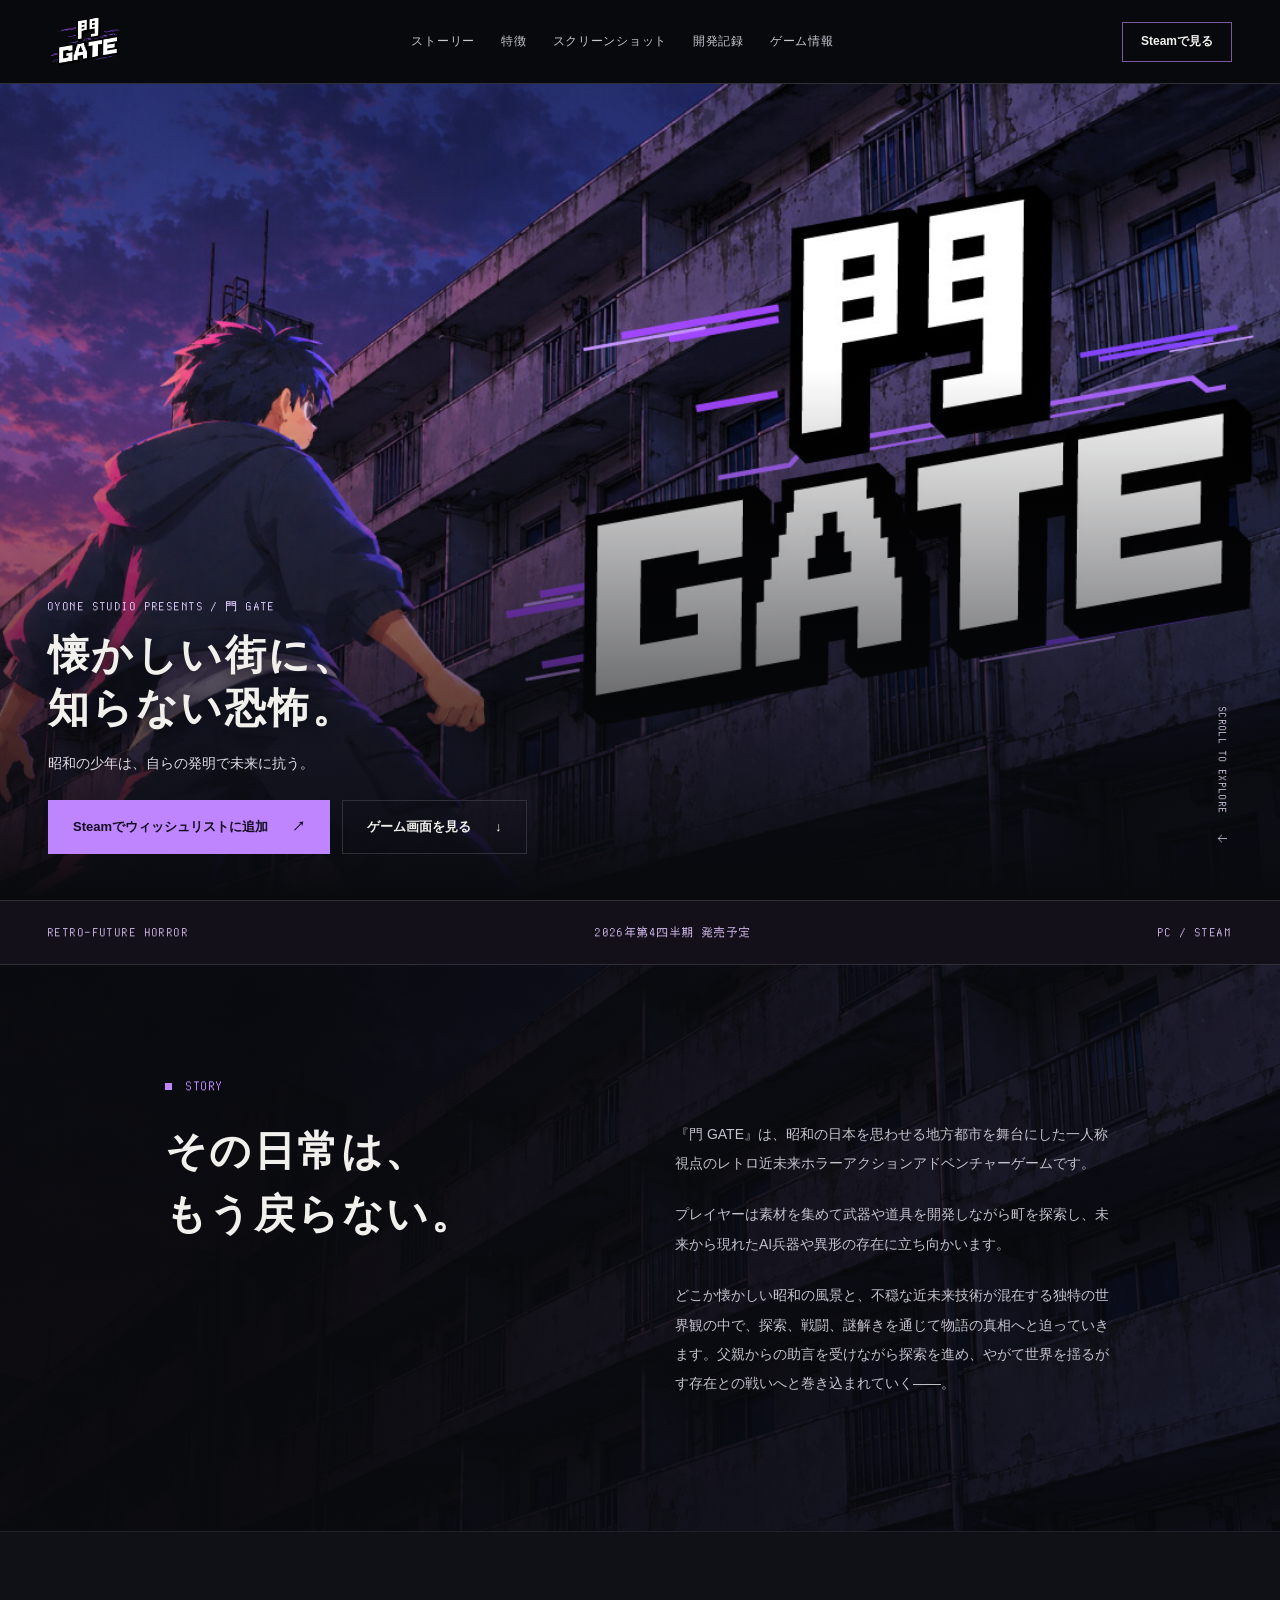
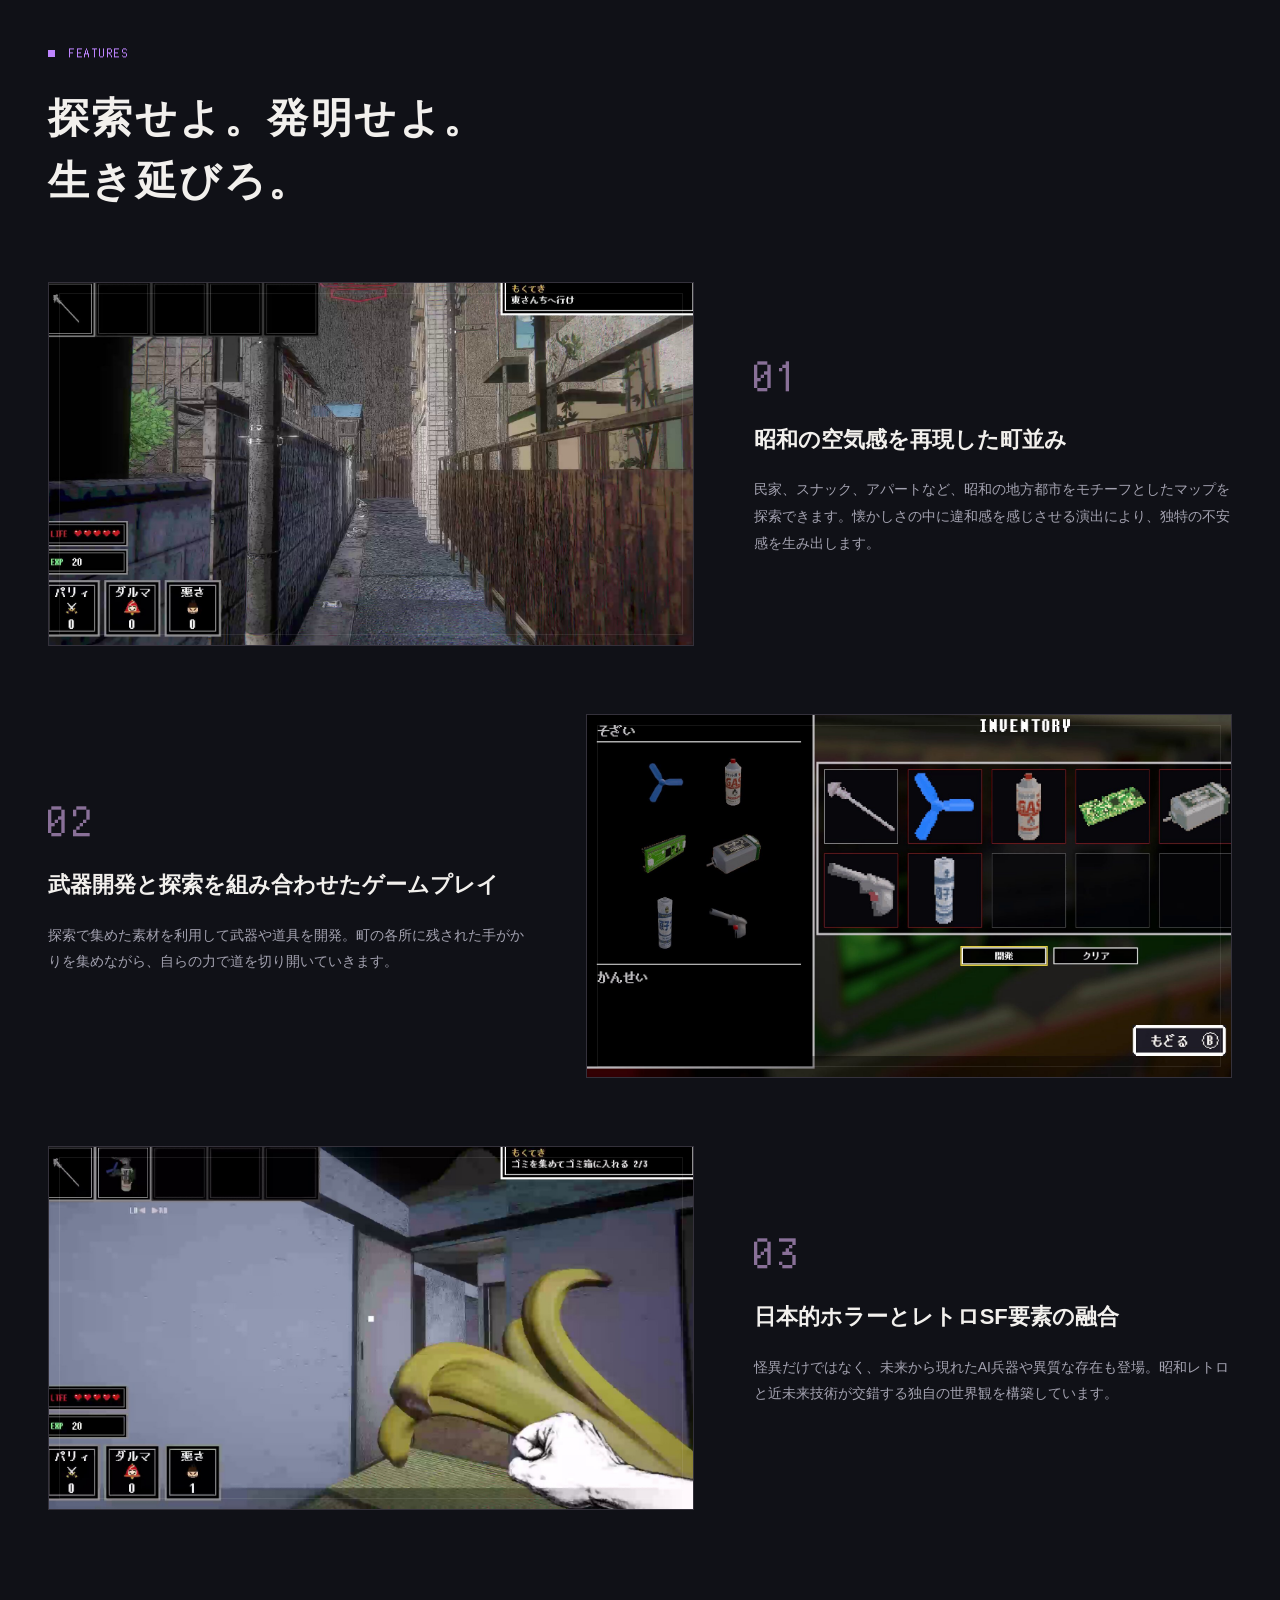
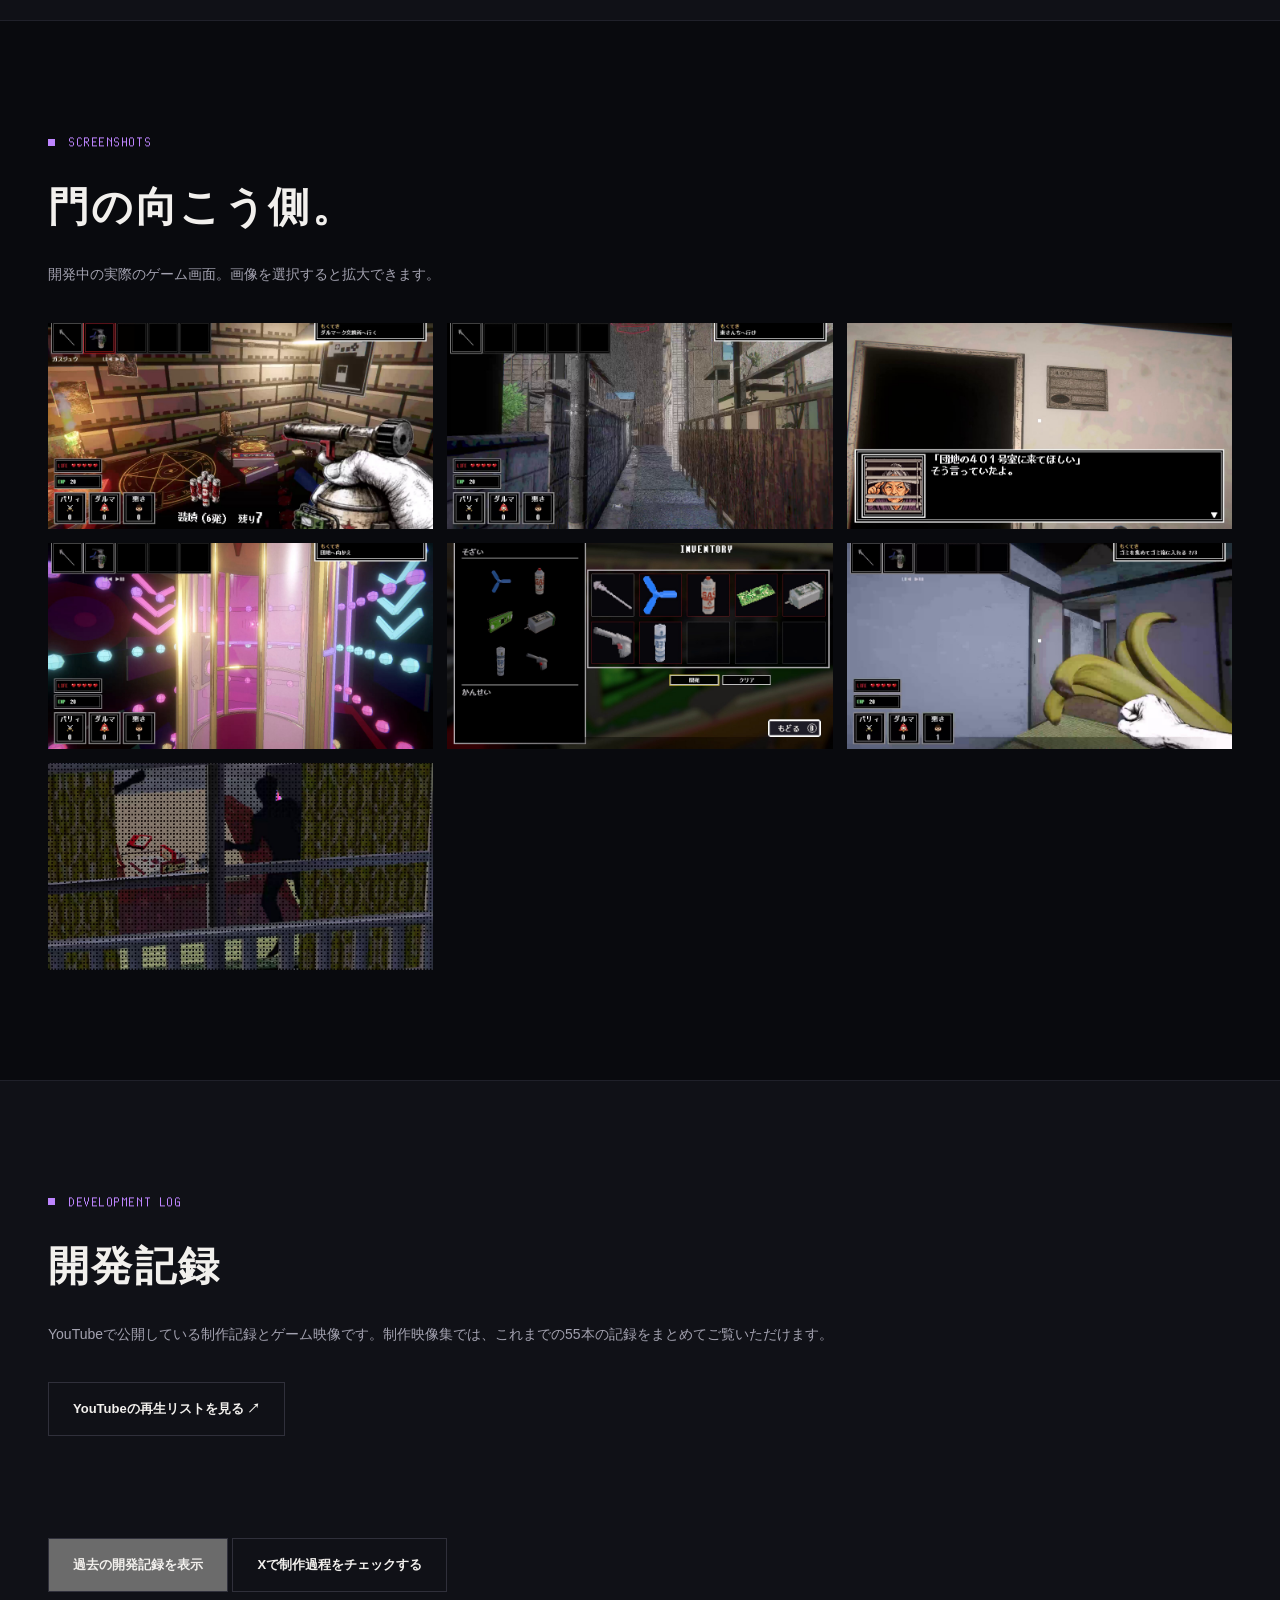
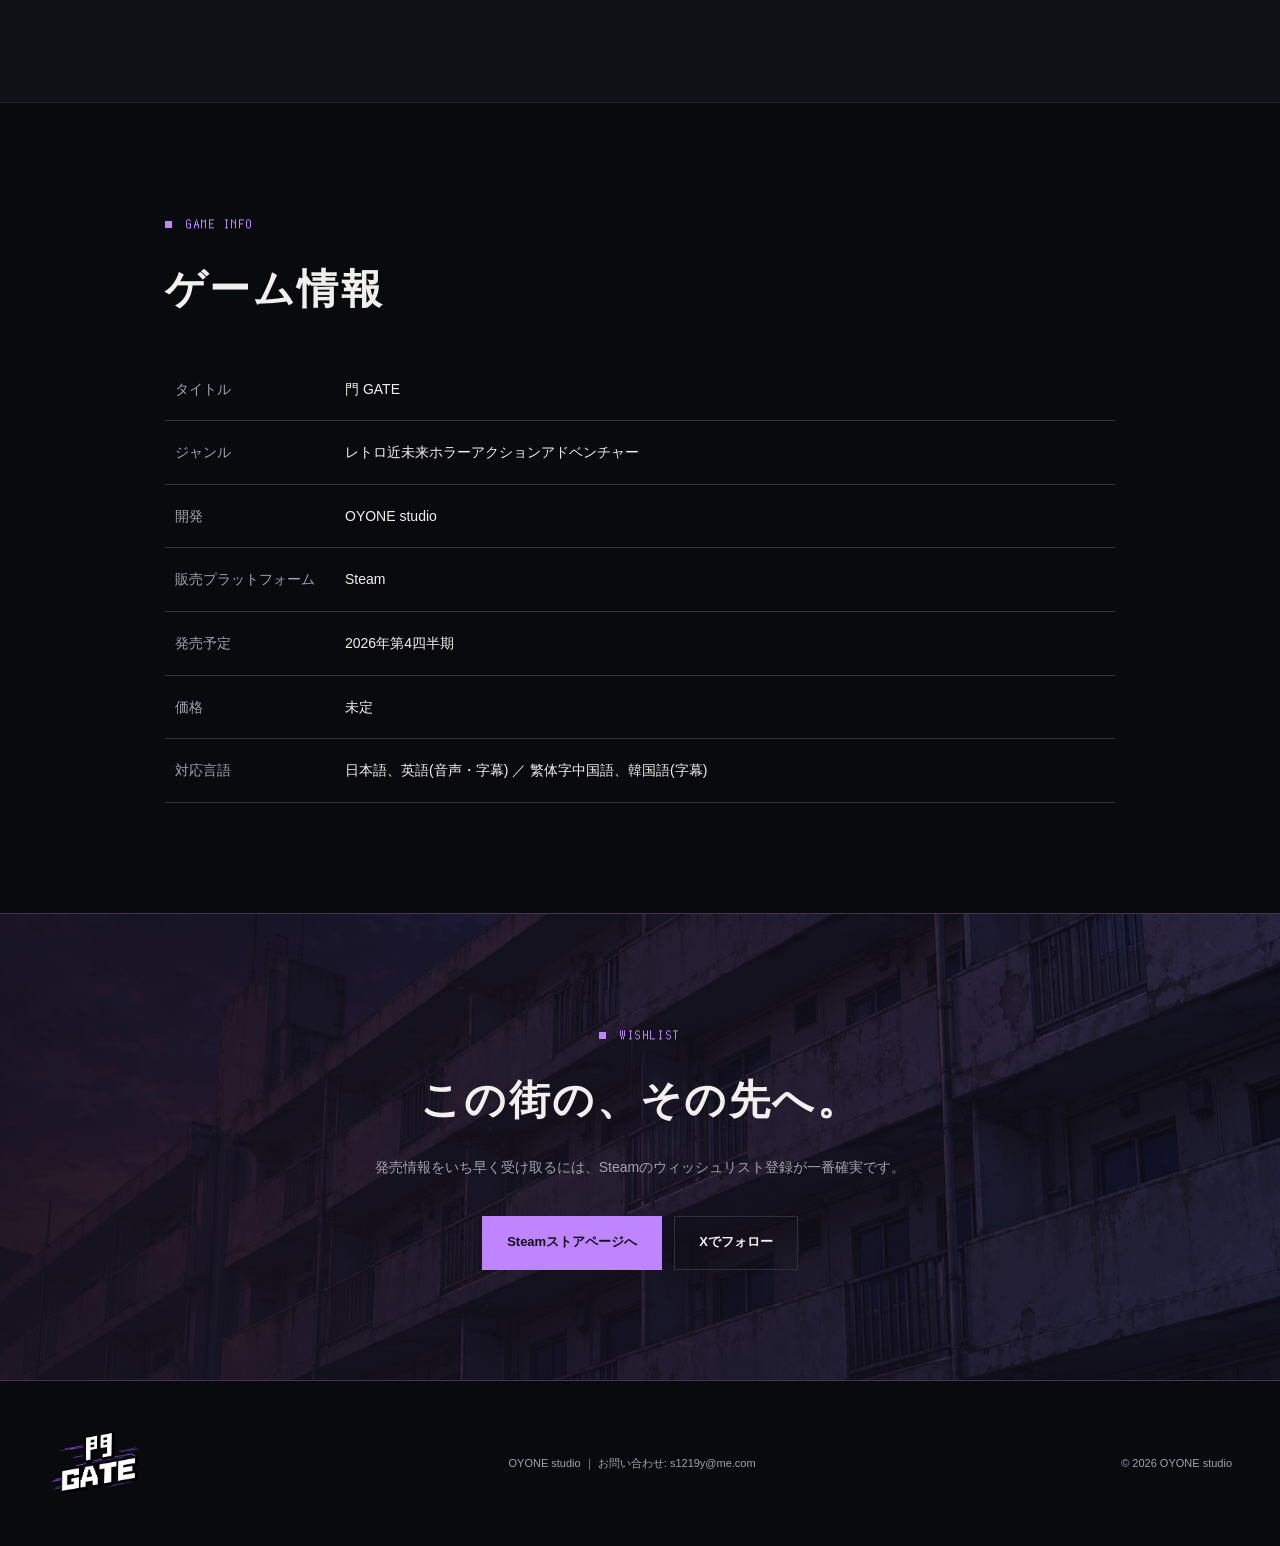
==== commit 7efe8cbf: "Serve development videos through the OYONE YouTube channel" ====
--- a/index.html
+++ b/index.html
@@ -132,7 +132,8 @@
     <div class="container">
       <p class="section-eyebrow">DEVELOPMENT LOG</p>
       <h2 class="section-title">開発記録</h2>
-      <p class="section-lead">これまでSNSに投稿してきた制作過程の記録です。新しい記録からご覧いただけます。</p>
+      <p class="section-lead">YouTubeで公開している制作記録とゲーム映像です。制作映像集では、これまでの55本の記録をまとめてご覧いただけます。</p>
+      <p><a href="https://www.youtube.com/playlist?list=PLBbiFe53uOsQ" target="_blank" rel="noopener" class="btn btn-outline">YouTubeの再生リストを見る ↗</a></p>
       <div class="devlog-grid" id="devlogGrid"></div>
 <button class="btn btn-outline" id="moreDevlog" type="button" aria-expanded="false">過去の開発記録を表示</button><noscript><p>制作過程は下記のXでもご覧いただけます。</p></noscript>
       <a href="https://x.com/oyonelcad" target="_blank" rel="noopener" class="btn btn-outline" style="margin-top: 32px;">Xで制作過程をチェックする</a>
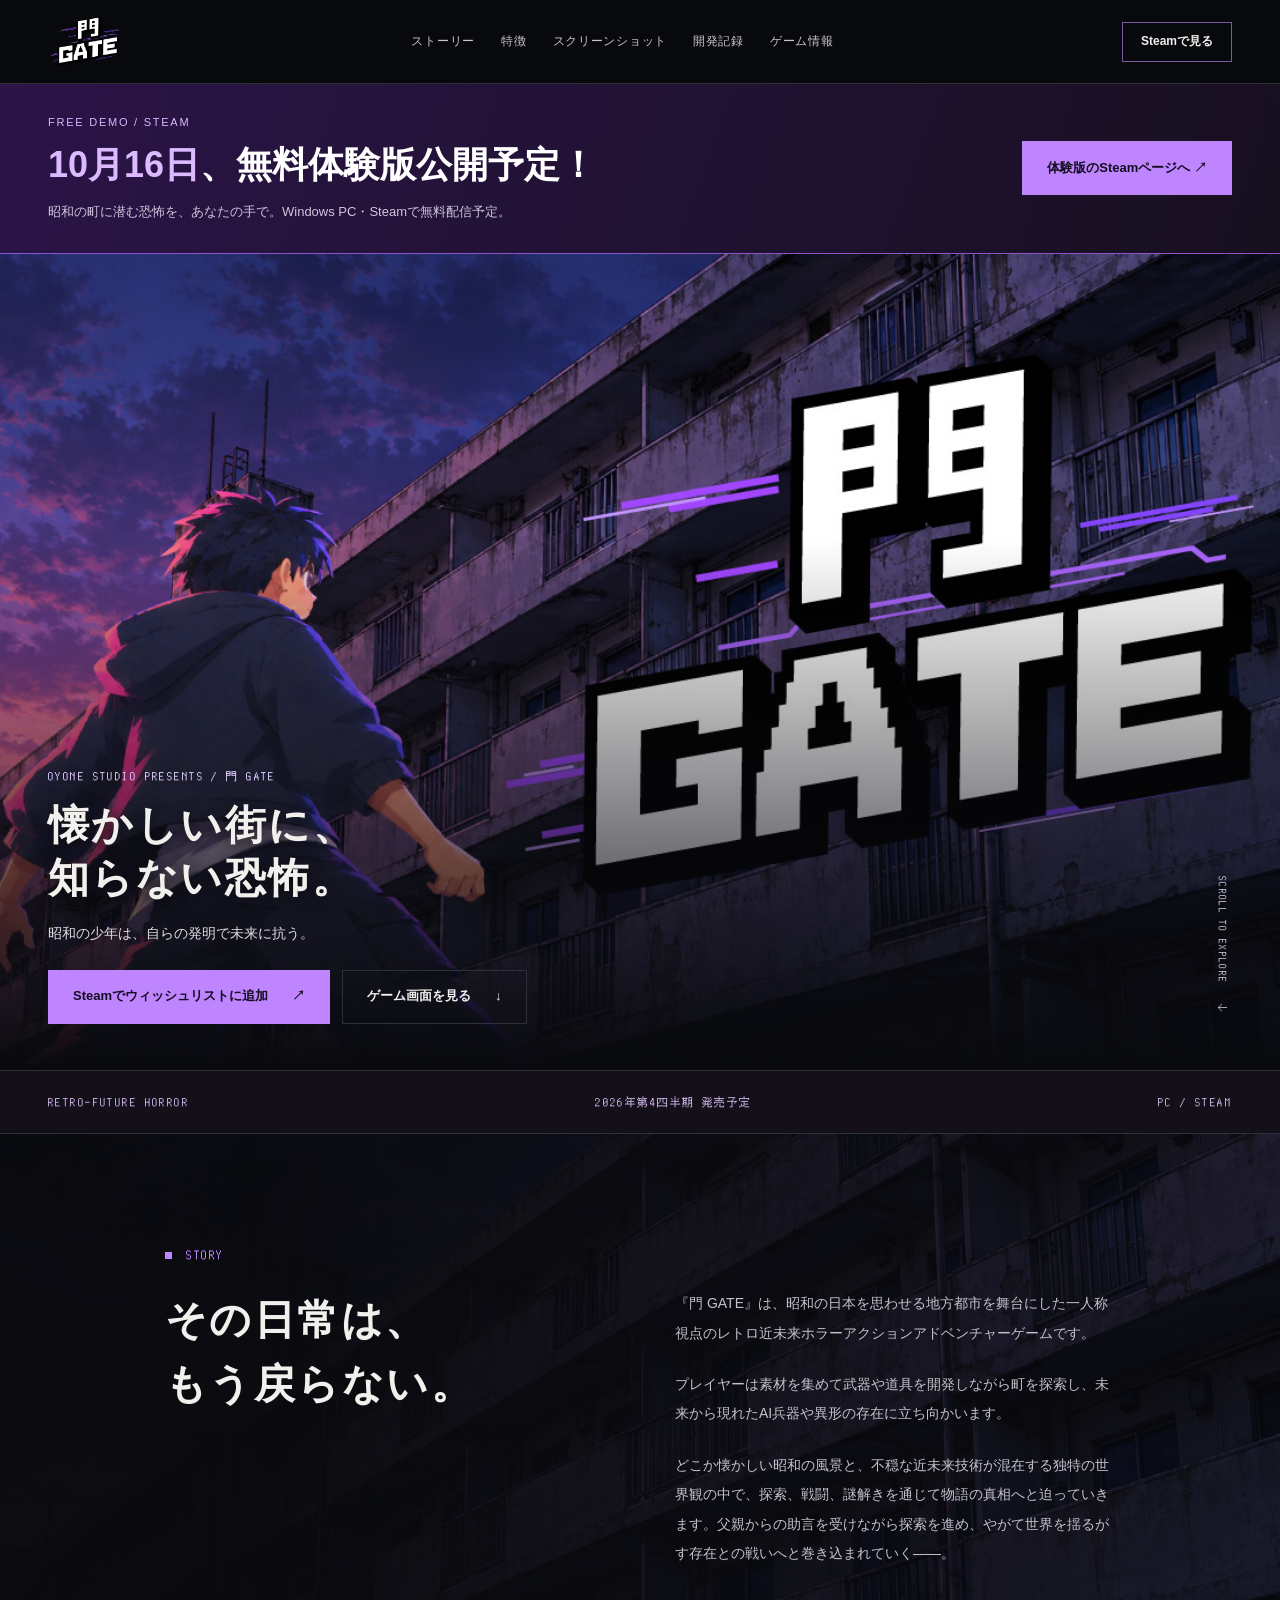
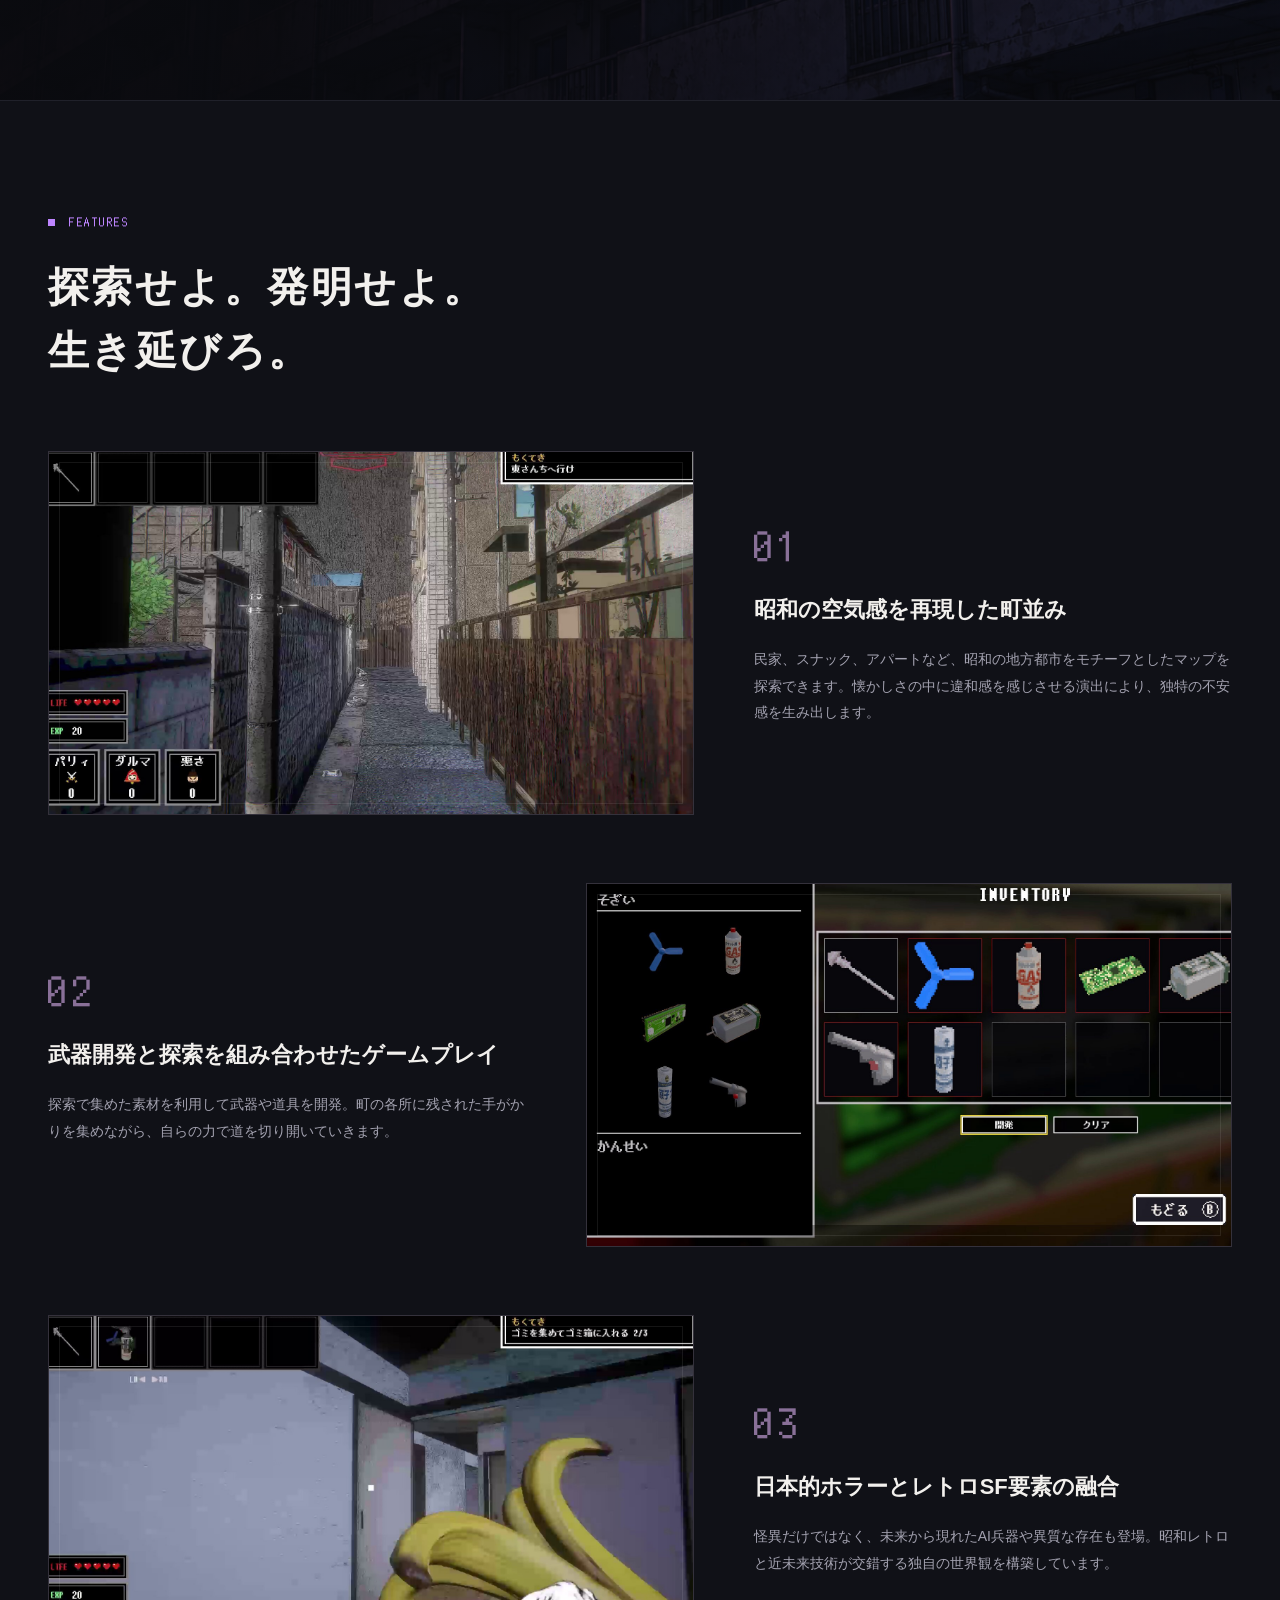
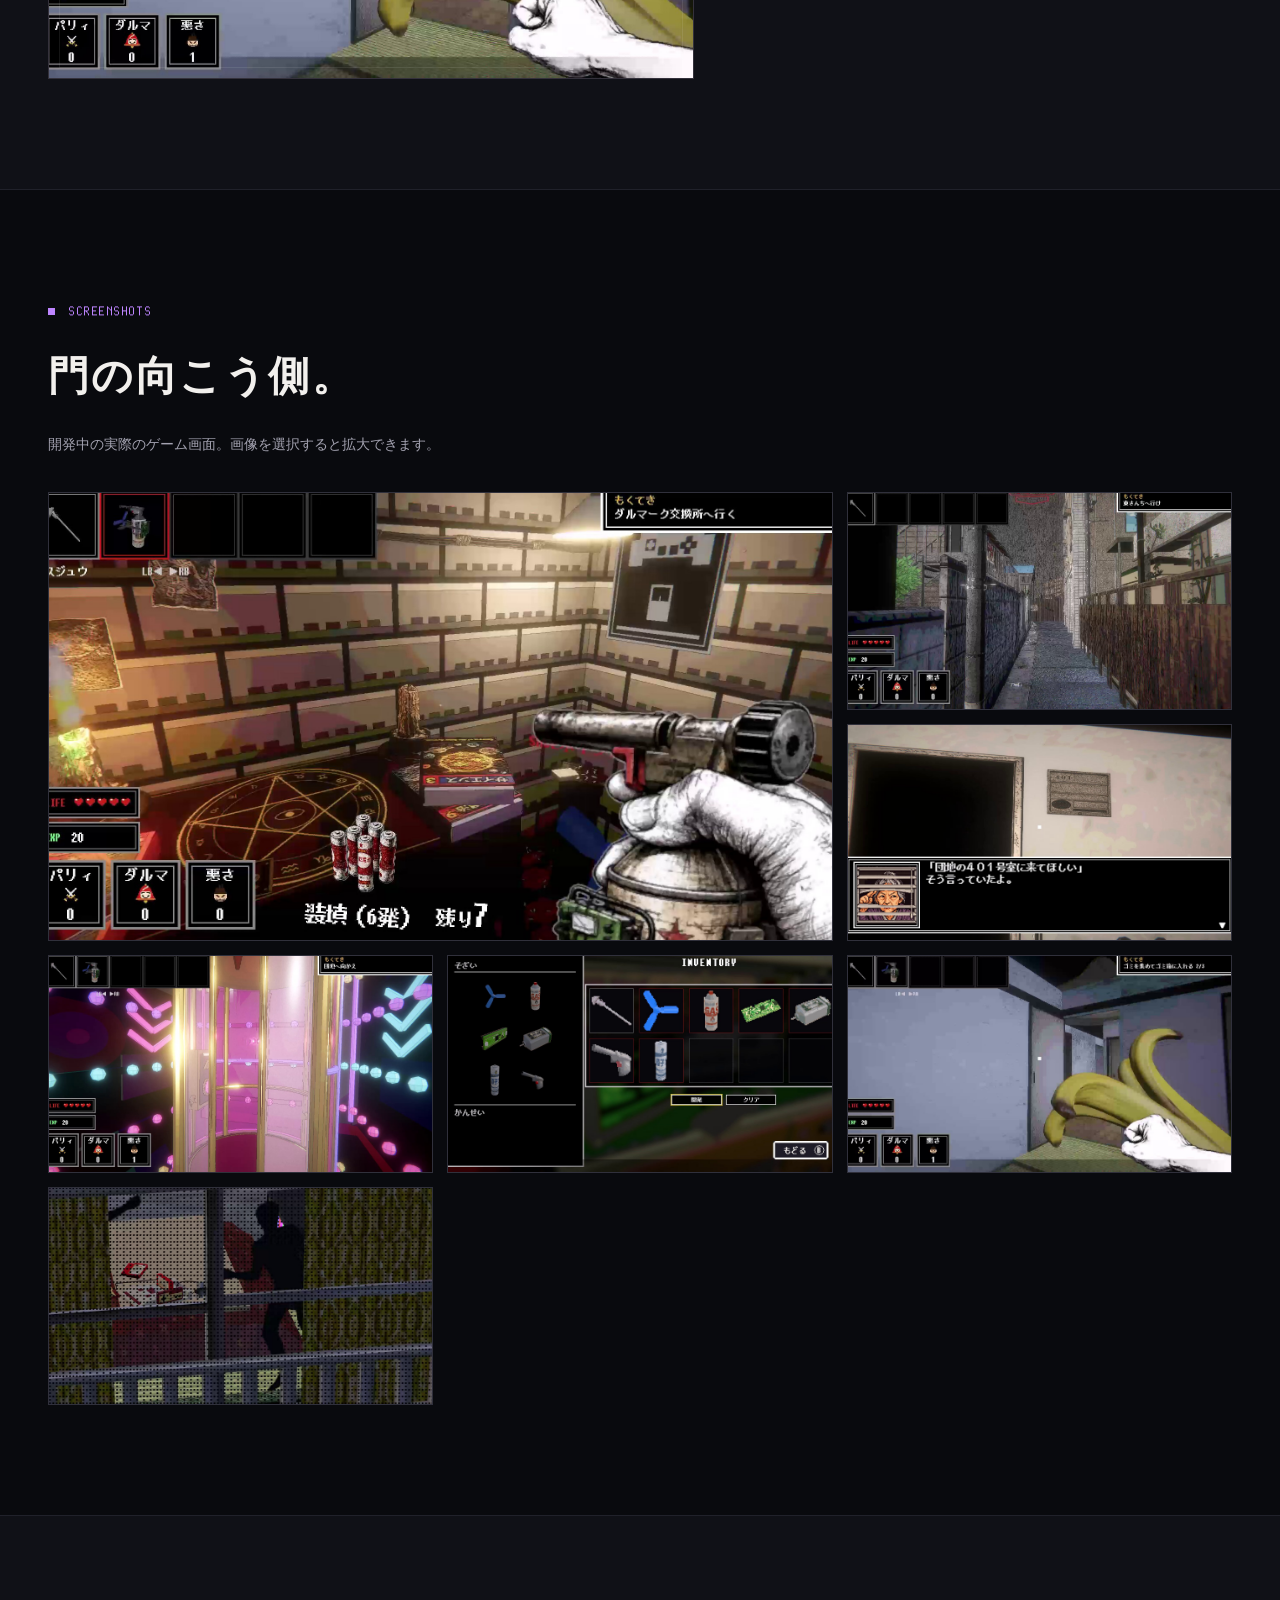
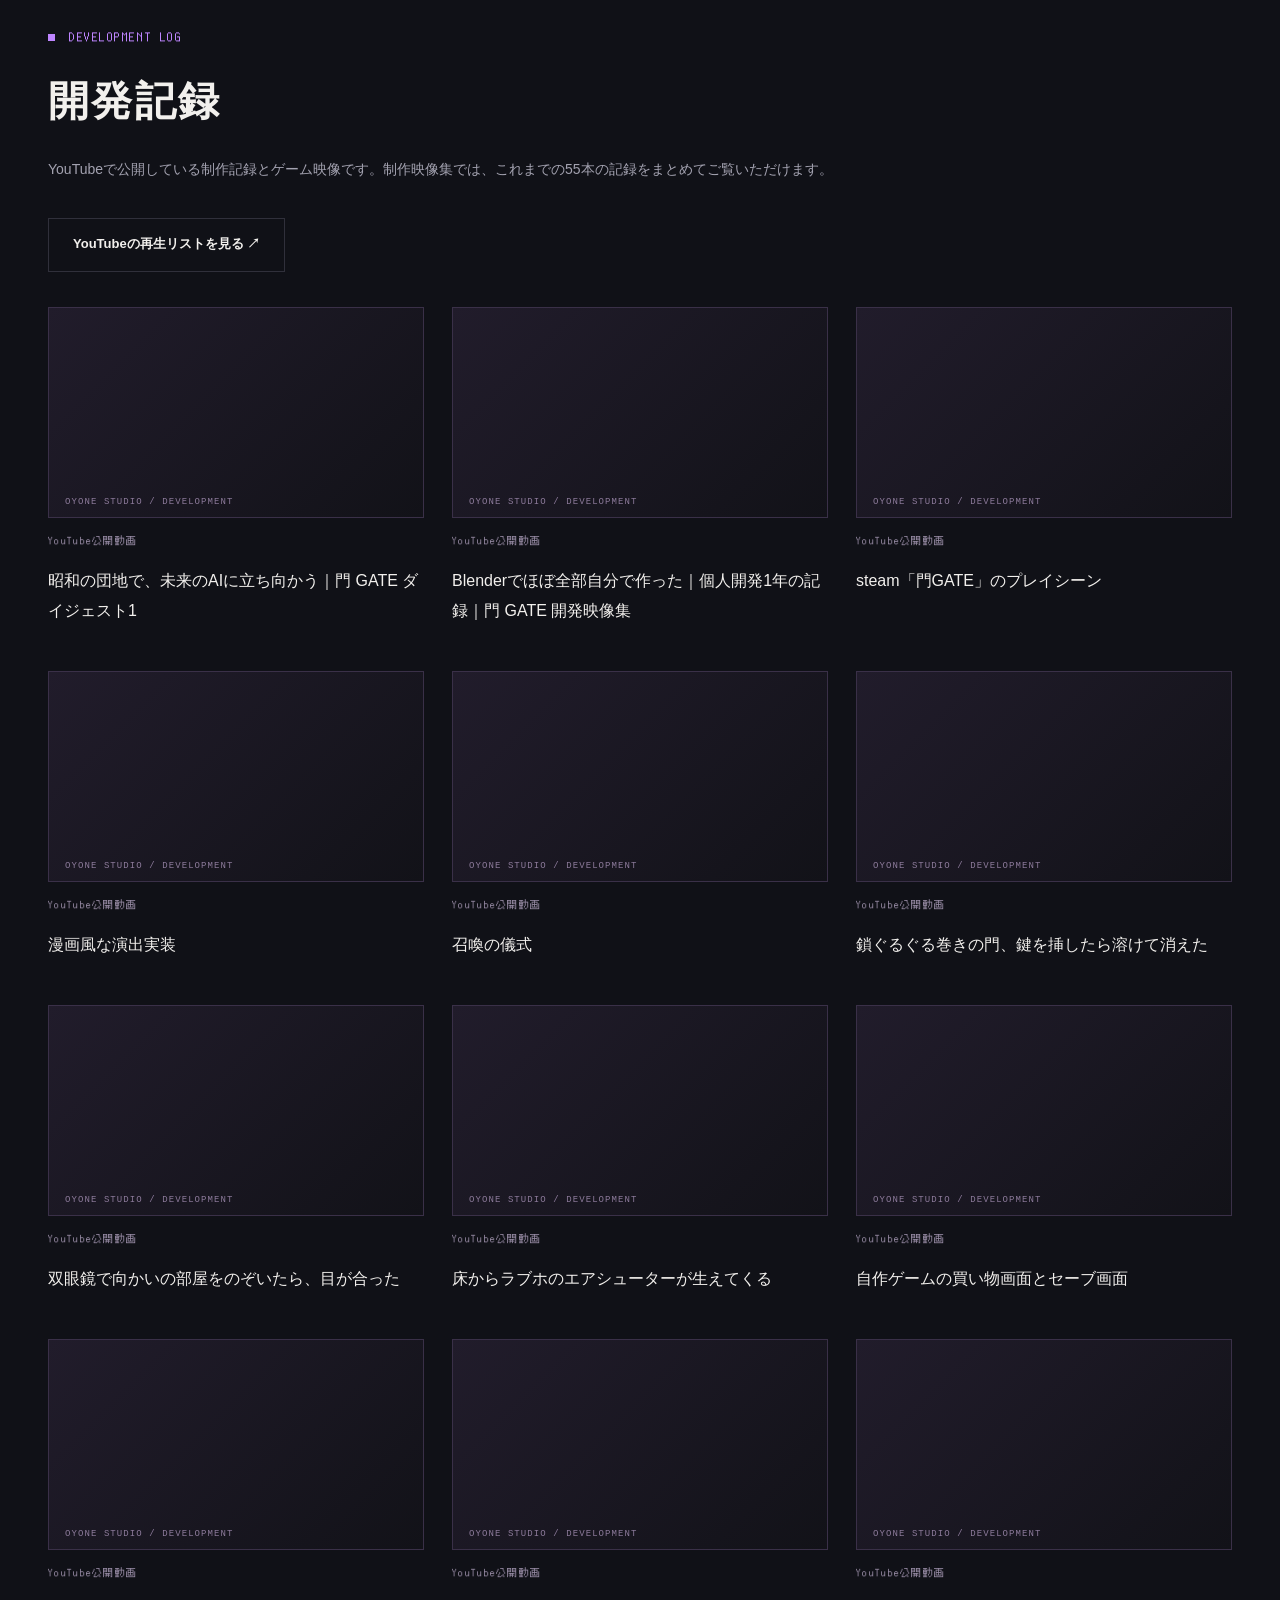
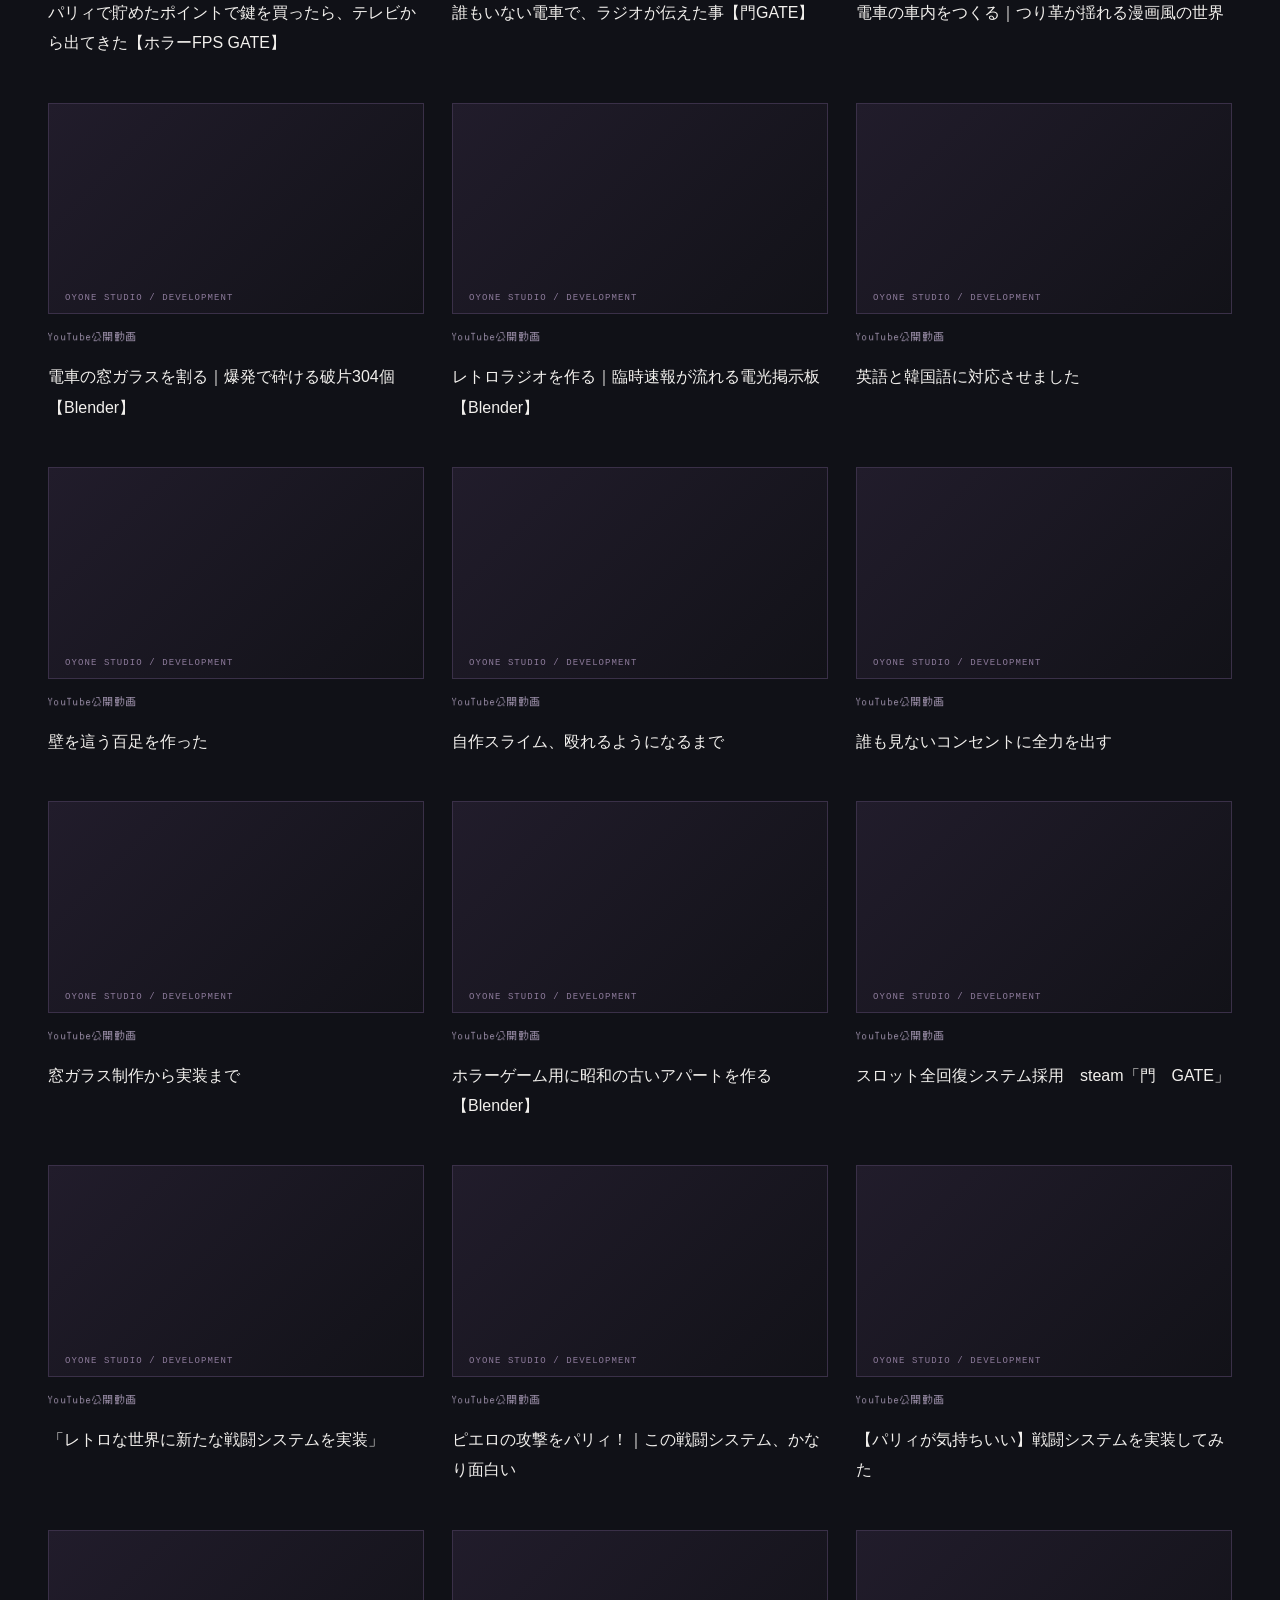
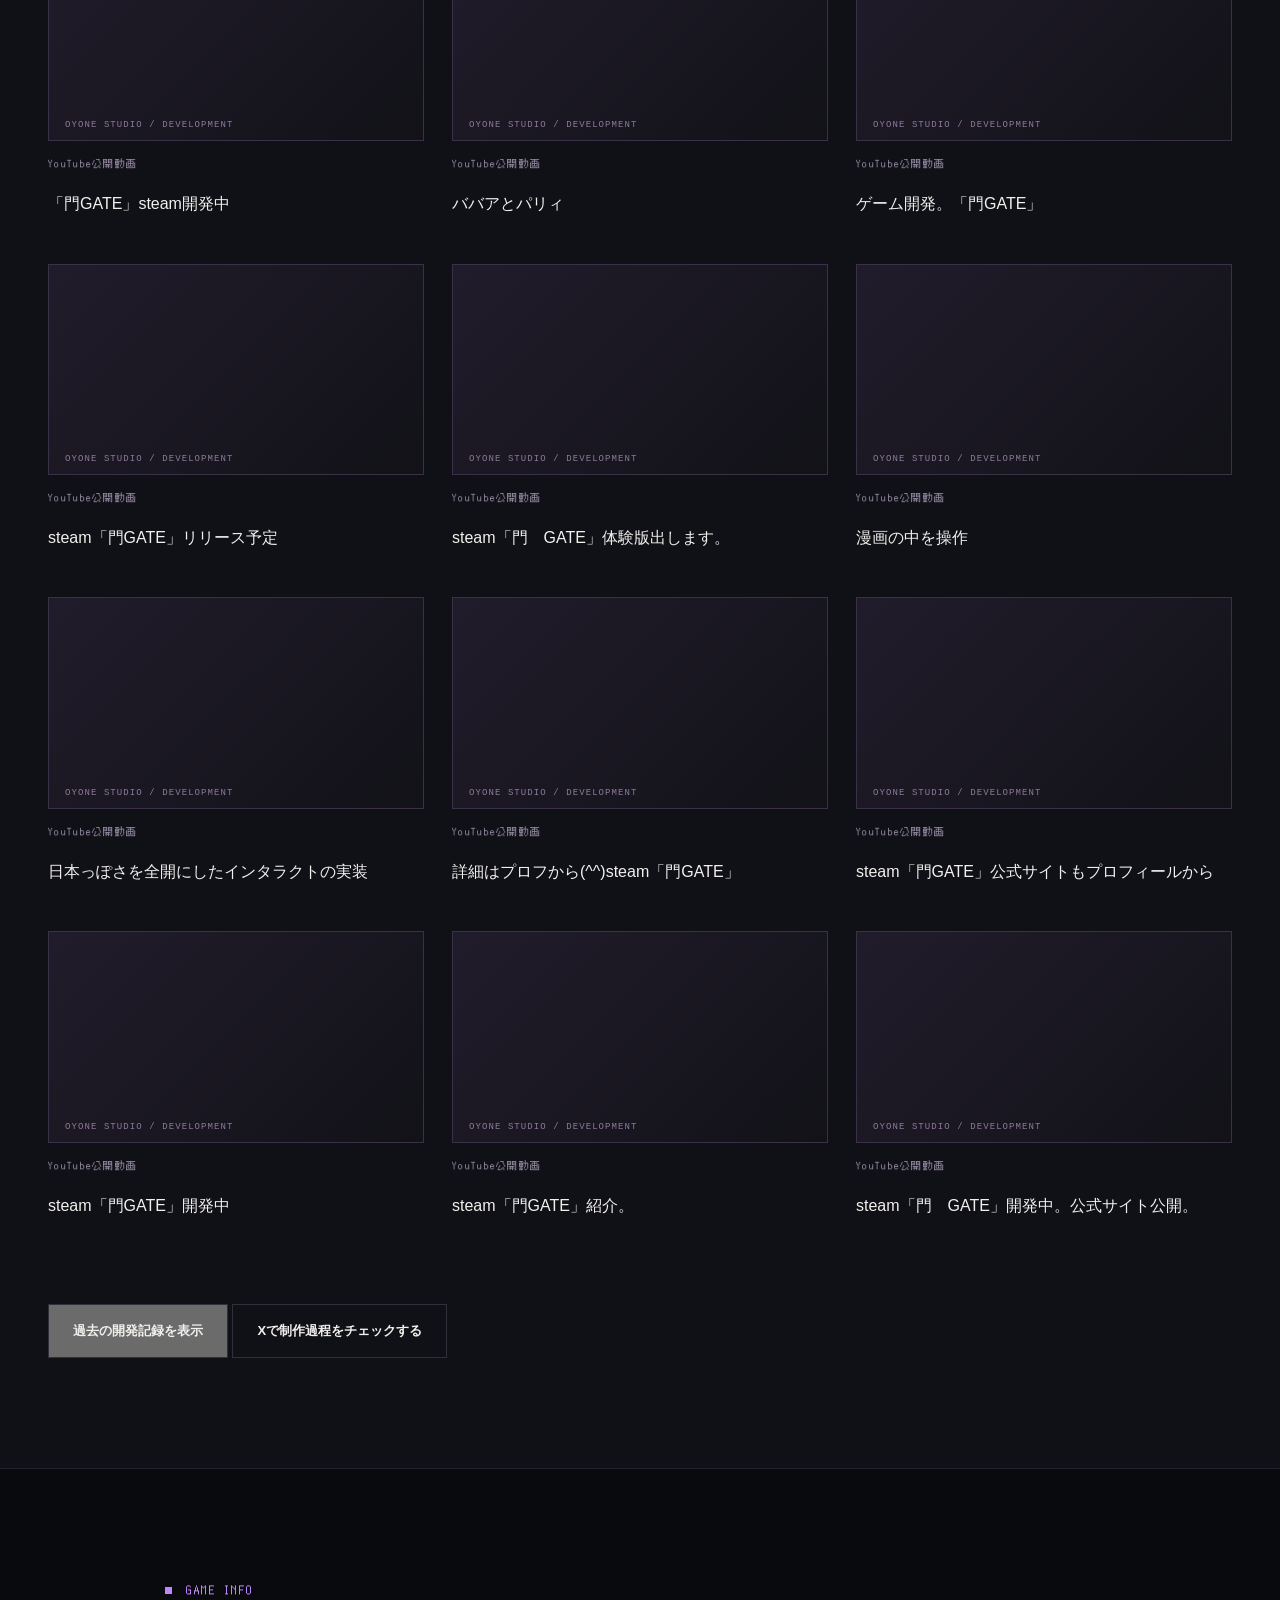
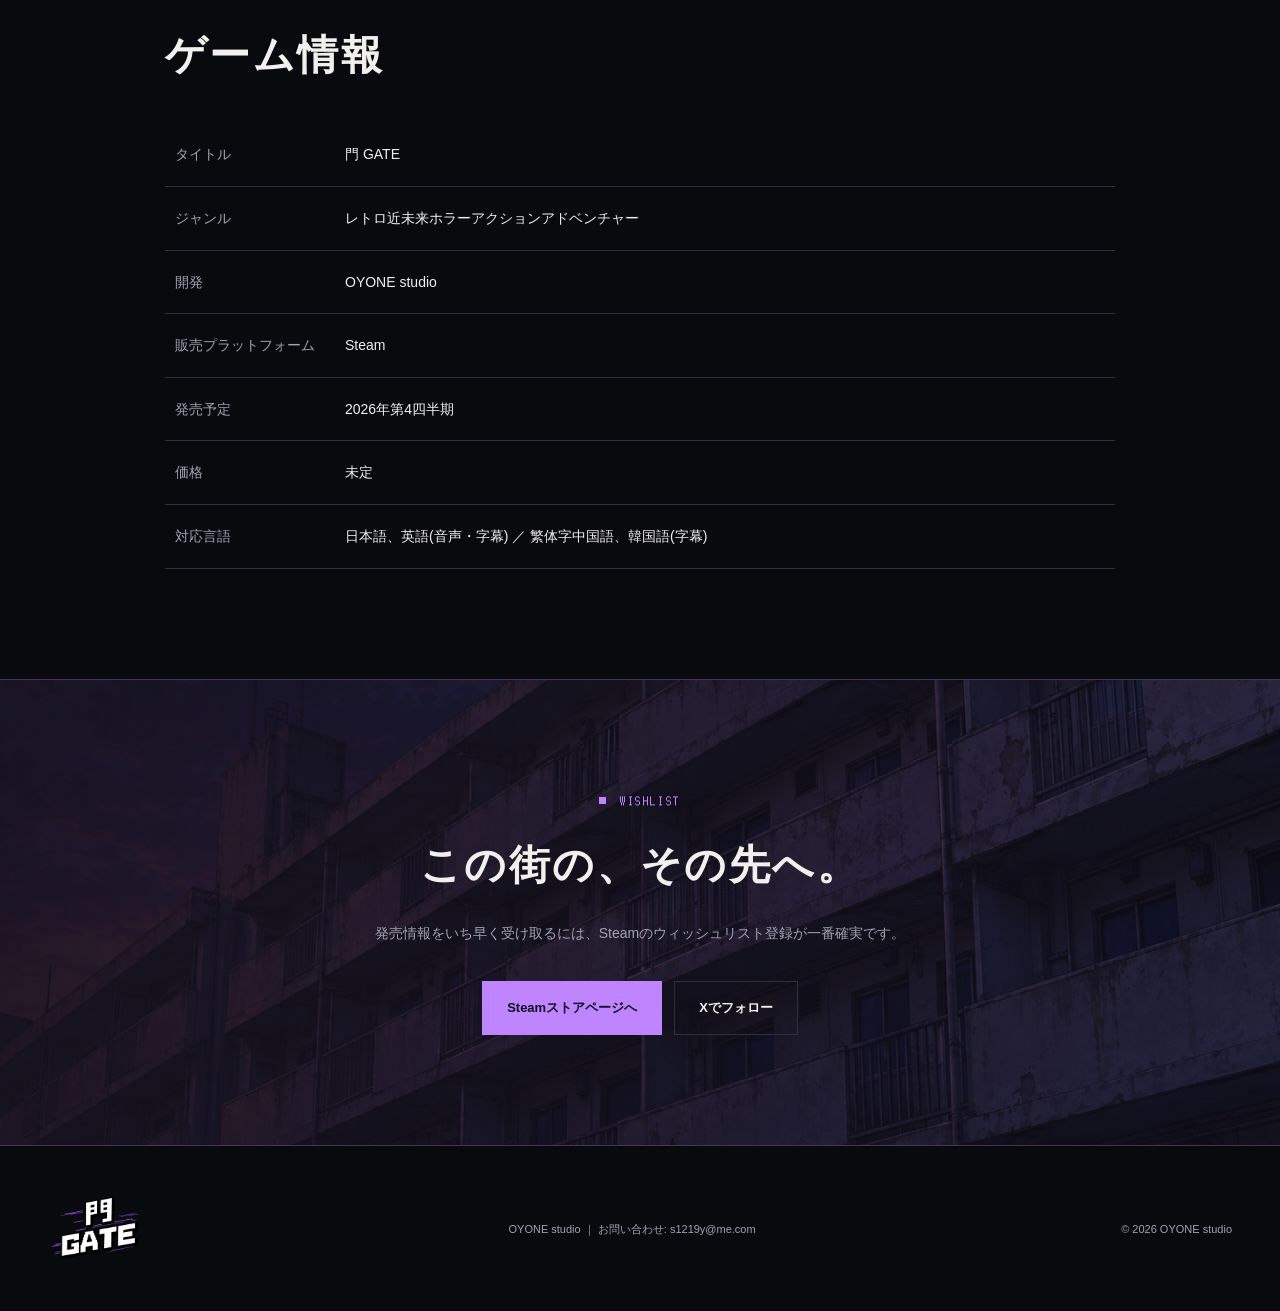
==== commit 0a6f4219: "Announce the free Steam demo planned for October 16" ====
--- a/index.html
+++ b/index.html
@@ -45,6 +45,17 @@
 </header>
 
 <main>
+
+  <section class="demo-announcement" aria-labelledby="demoAnnouncement">
+    <div class="container demo-announcement-inner">
+      <div>
+        <p class="demo-eyebrow">FREE DEMO / STEAM</p>
+        <h2 id="demoAnnouncement"><time datetime="2026-10-16">10月16日</time>、無料体験版公開予定！</h2>
+        <p>昭和の町に潜む恐怖を、あなたの手で。Windows PC・Steamで無料配信予定。</p>
+      </div>
+      <a href="https://store.steampowered.com/app/5385260/" target="_blank" rel="noopener" class="btn btn-primary">体験版のSteamページへ ↗</a>
+    </div>
+  </section>
 
   <section class="hero" id="top" aria-label="門 GATE">
     <picture class="hero-art"><source media="(max-width: 700px)" srcset="assets/brand/hero-mobile.jpg"><img src="assets/brand/hero.jpg" alt="昭和の団地に立ち向かう少年と、門 GATEのロゴ" width="1232" height="706" fetchpriority="high"></picture>
--- a/style.css
+++ b/style.css
@@ -12,3 +12,13 @@
 @media(max-width:1000px){.container{width:calc(100% - 48px)}.nav{gap:16px;font-size:11px}.header-inner{gap:16px}.hero{min-height:590px}.hero-index{display:none}.feature-row,.feature-row-reverse{gap:30px}.feature-text h3{font-size:19px}#story .container{column-gap:35px}.release-strip{padding-inline:24px}}
 @media(max-width:700px){html{scroll-padding-top:70px}.header{height:68px}.header-inner{gap:12px}.logo-mark img{width:58px;height:44px}.header-cta{margin-left:auto;font-size:10px;min-height:36px;padding:8px 12px}.nav-toggle{display:block}.nav{display:none;position:absolute;top:68px;left:0;right:0;padding:24px;background:#101017;border-bottom:1px solid var(--line);flex-direction:column;font-size:14px}.nav-open .nav{display:flex}.hero{height:auto;min-height:0;display:flex;flex-direction:column;overflow:visible}.hero-art{position:relative;inset:auto;display:block;z-index:0}.hero-art img{height:auto;aspect-ratio:748/896;object-fit:cover}.hero:after{display:none}.hero-inner{position:relative;inset:auto;padding-block:24px 36px}.title-jp{font-size:32px}.hero-lead{font-size:12px}.hero-actions{gap:10px}.hero-actions .btn{width:100%;font-size:12px}.release-strip{flex-wrap:wrap;padding:16px 24px;gap:5px 20px;font-size:10px}.release-strip span:first-child{width:100%;color:var(--purple)}.section{padding:66px 0}.section-title{font-size:29px;margin-bottom:28px}#story .container{display:block}.feature-row,.feature-row-reverse{display:flex;flex-direction:column;gap:24px;margin-top:44px;align-items:stretch}.feature-row-reverse .feature-media{order:0}.feature-num{font-size:27px;margin-bottom:12px}.shot-grid{grid-template-columns:1fr 1fr;gap:10px}.shot-button:first-child{grid-column:span 2;grid-row:auto}.devlog-grid{grid-template-columns:1fr 1fr;gap:20px 12px}.devlog-player:before{font-size:6px;left:8px}.devlog-title{font-size:12px}.devlog-play{width:42px;height:42px}.info-table{font-size:12px}.info-table th{width:95px;padding-left:0}.footer-inner{flex-wrap:wrap;gap:14px}.footer-logo{width:70px}.footer-note{width:calc(100% - 90px)}.footer-copy{width:100%;margin-top:0}.section-lead{font-size:12px}}
 @media(prefers-reduced-motion:reduce){html{scroll-behavior:auto}*,*:before,*:after{transition:none!important;animation:none!important}}
+
+/* Free demo announcement */
+.demo-announcement{padding:28px 0;background:linear-gradient(110deg,#2b1448,#17101f);border-bottom:1px solid #8d55cb}
+.demo-announcement-inner{display:flex;align-items:center;justify-content:space-between;gap:24px}
+.demo-eyebrow{margin:0 0 5px;color:#d7b5ff;font-size:11px;letter-spacing:.16em}
+.demo-announcement h2{margin:0;color:#fff;font-size:clamp(22px,3vw,36px);line-height:1.5}
+.demo-announcement h2 time{color:#dbbaff}
+.demo-announcement p:last-child{margin:8px 0 0;color:#d1c5dd;font-size:13px}
+.demo-announcement .btn{flex-shrink:0}
+@media(max-width:700px){.demo-announcement{padding:22px 0}.demo-announcement-inner{align-items:stretch;flex-direction:column;gap:16px}.demo-announcement .btn{font-size:12px}}
